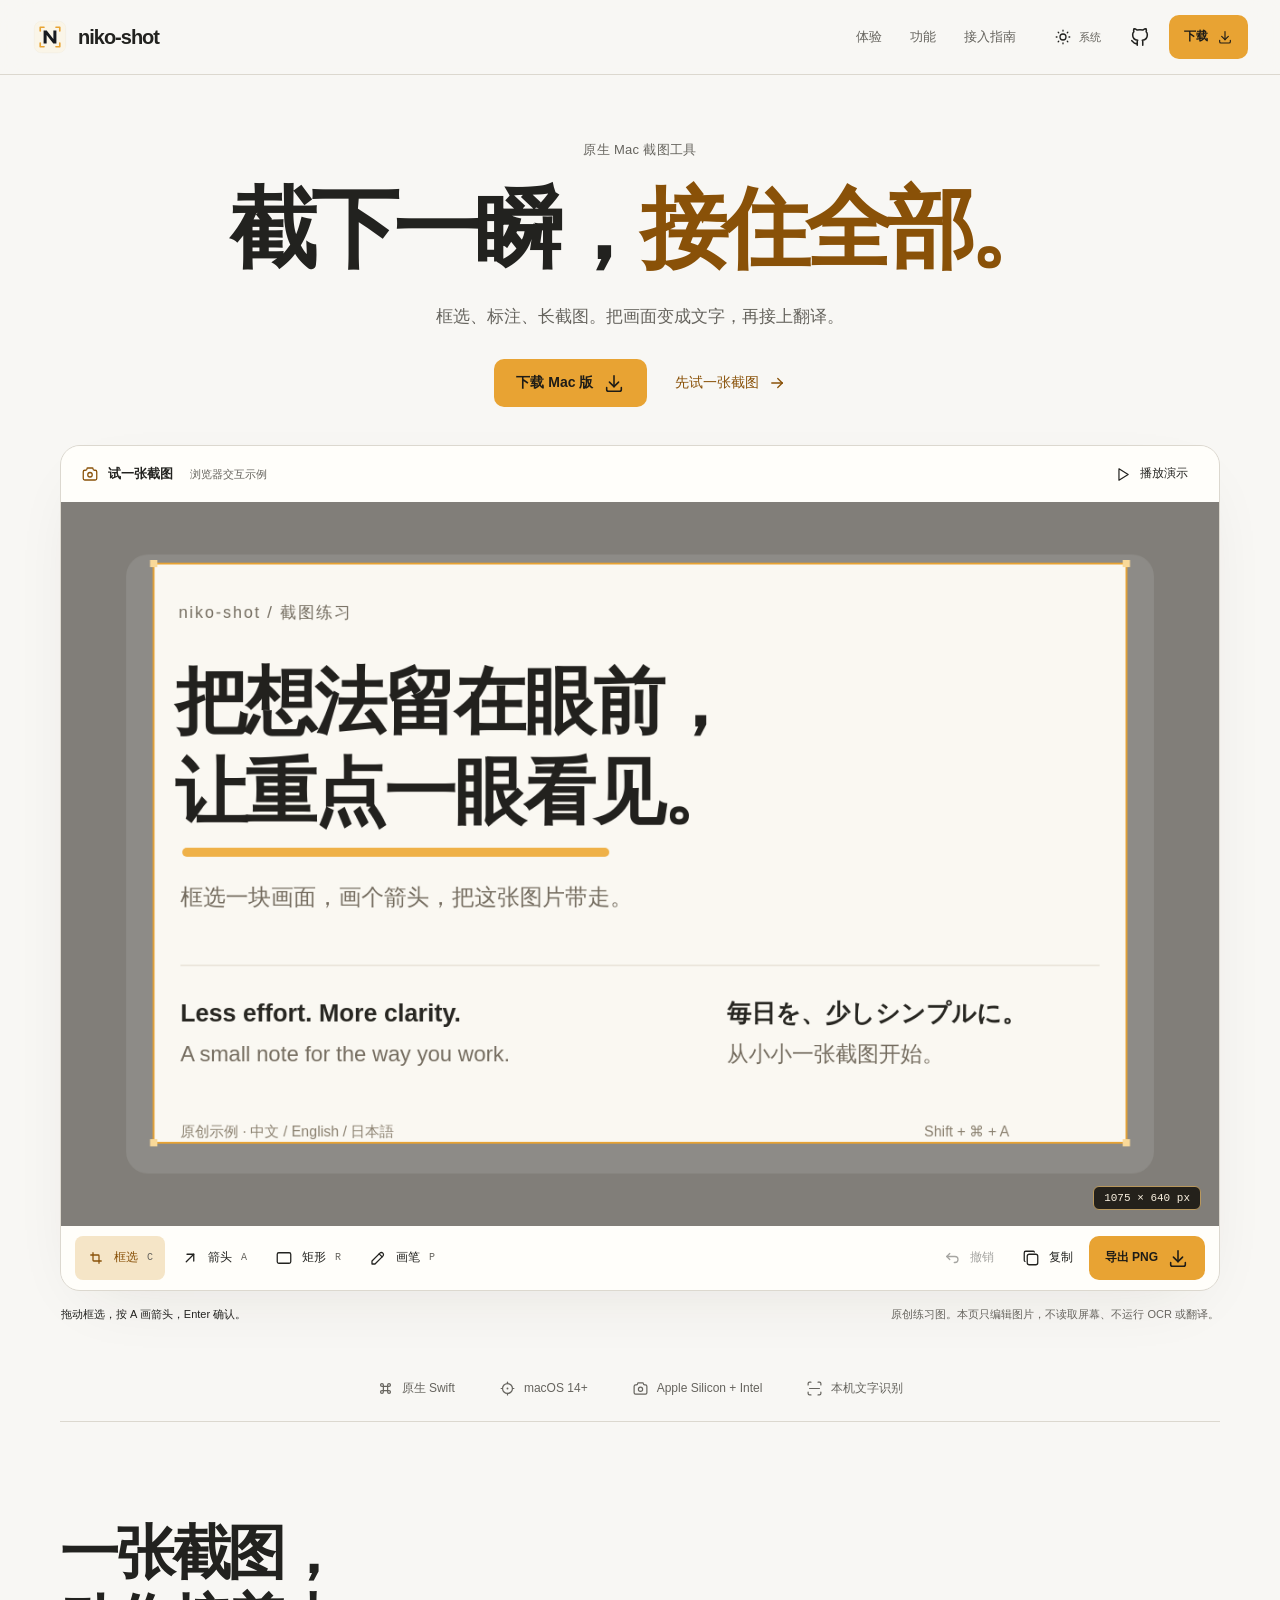
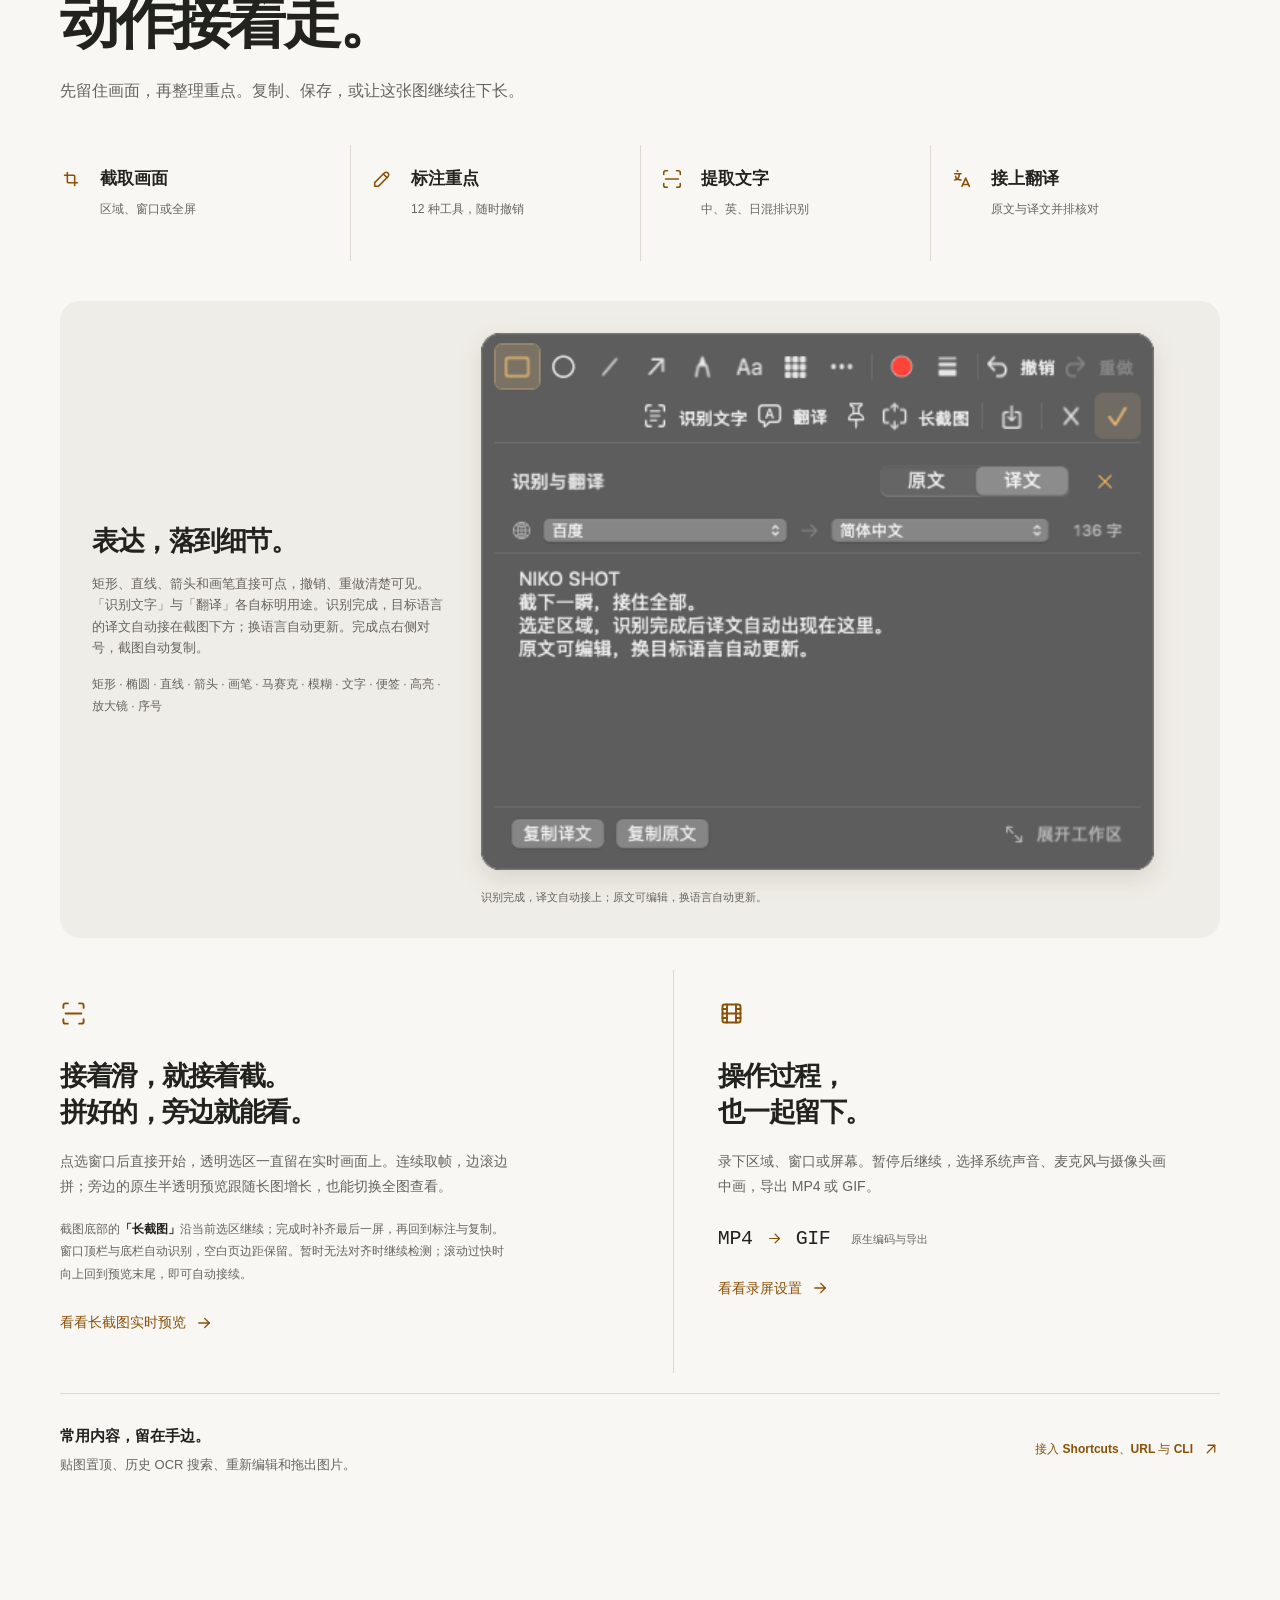
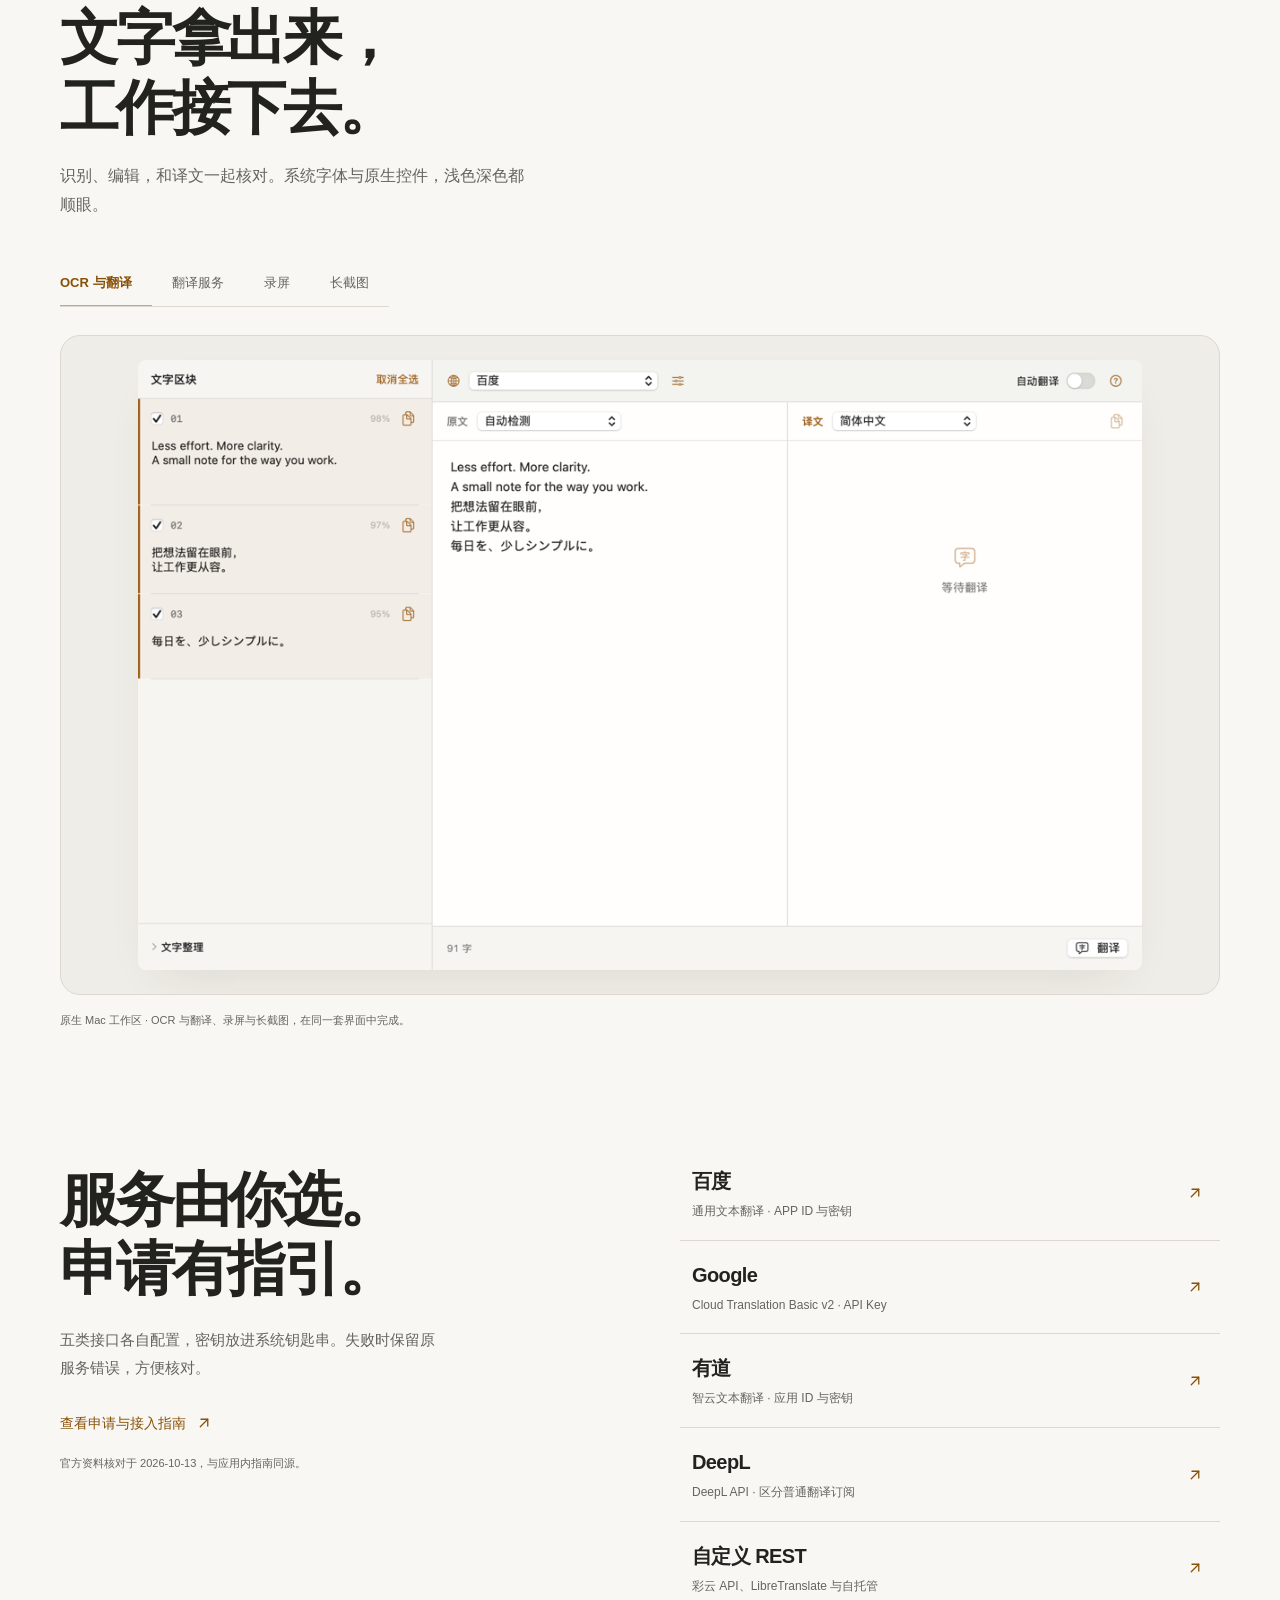
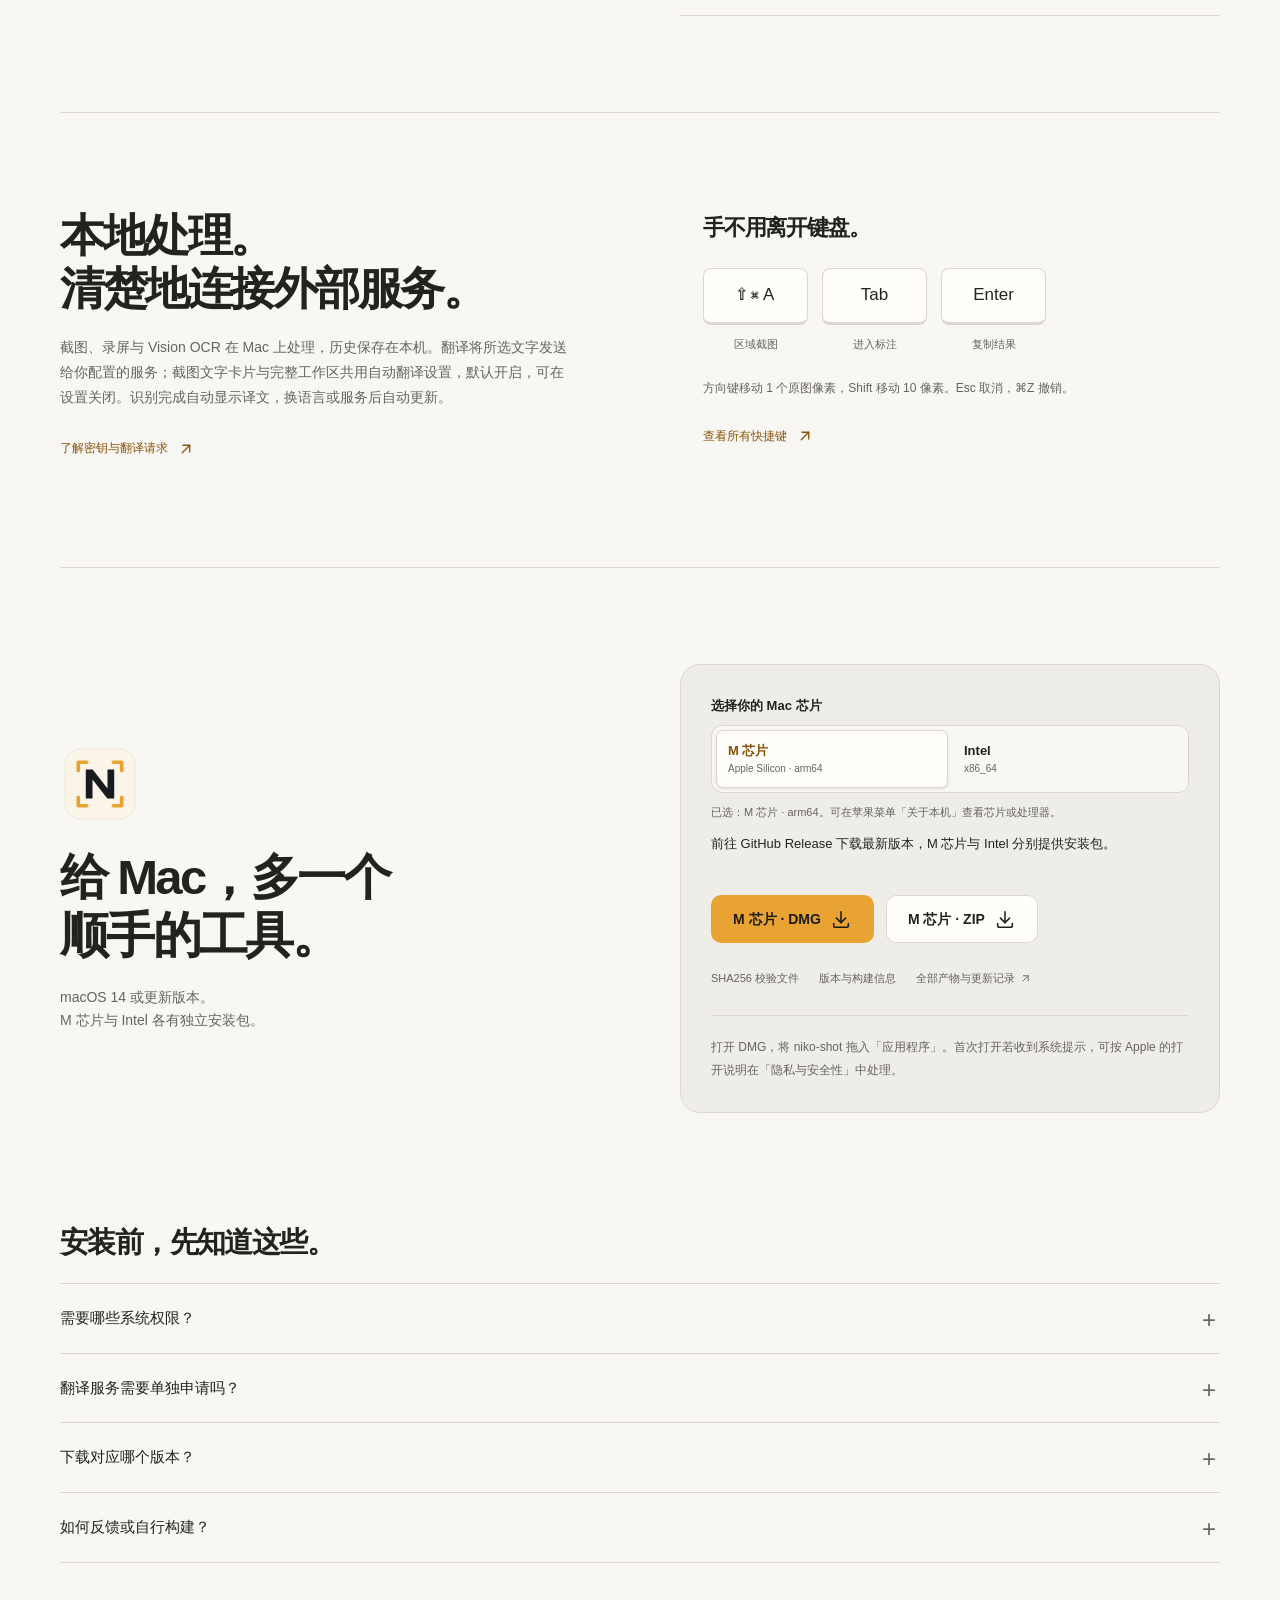
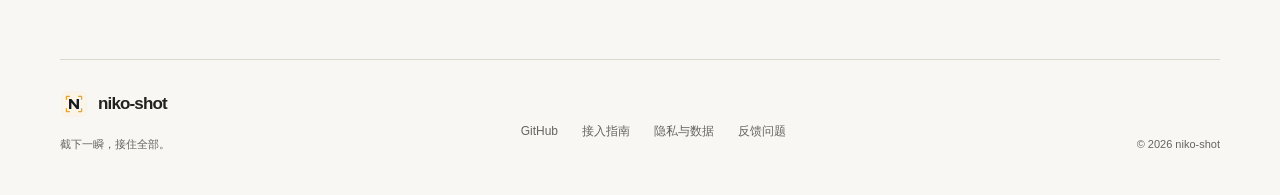
==== website/index.html @ 2160a61c "fix(scroll): detect fixed chrome and recover alignment automatically" ====
<!doctype html>
<!-- niko-shot product site. The capture lab edits an original sample image in this browser. -->
<html lang="zh-CN">
<head>
  <meta charset="utf-8"><meta name="viewport" content="width=device-width, initial-scale=1"><meta name="color-scheme" content="light dark">
  <title>niko-shot | 截下一瞬，接住全部。</title>
  <meta name="description" content="原生 Mac 截图工具。框选、12 种标注、继续长截图、本机 OCR、五类翻译服务与录屏 GIF。体验网页画布，按芯片下载最新 Mac 版本。">
  <meta property="og:title" content="niko-shot | 截下一瞬，接住全部。"><meta property="og:description" content="把截图、标注、文字识别和翻译，接成一次顺手的操作。"><meta property="og:type" content="website"><meta property="og:url" content="https://baogutang.github.io/niko-shot/"><meta property="og:image" content="https://baogutang.github.io/niko-shot/assets/app-ocr.png"><meta property="og:image:alt" content="niko-shot 原生 OCR 与翻译工作区的离屏预览"><meta name="twitter:card" content="summary_large_image">
  <link rel="canonical" href="https://baogutang.github.io/niko-shot/"><link rel="icon" type="image/png" href="assets/app-icon.png"><link rel="preload" as="image" href="assets/capture-sample.svg" fetchpriority="high"><link rel="stylesheet" href="styles.css"><script src="site.js" defer></script>
</head>
<body>
  <a class="skip-link" href="#main">跳到主要内容</a>
  <header class="site-header"><nav class="nav-shell" aria-label="主导航">
    <a class="wordmark" href="./" aria-label="niko-shot 首页"><img src="assets/niko-mark.svg" alt="" width="36" height="36"><span>niko-shot</span></a>
    <div class="nav-links" id="site-navigation"><a href="#experience">体验</a><a href="#workflow">功能</a><a href="guide.html">接入指南</a></div>
    <div class="nav-actions"><button class="icon-button theme-toggle" aria-label="外观跟随系统，点击切换浅色" title="外观跟随系统，点击切换浅色"><svg aria-hidden="true"><use href="assets/icons.svg#sun"></use></svg><span class="theme-label">系统</span></button><a class="icon-button github-link" href="https://github.com/baogutang/niko-shot" aria-label="查看 GitHub 仓库"><svg aria-hidden="true"><use href="assets/icons.svg#brand-github"></use></svg></a><button class="icon-button nav-toggle" aria-label="展开导航" aria-expanded="false" aria-controls="site-navigation" hidden><svg aria-hidden="true"><use href="assets/icons.svg#menu-2"></use></svg></button><a class="button nav-download" href="#download">下载 <svg aria-hidden="true"><use href="assets/icons.svg#download"></use></svg></a></div>
  </nav></header>
  <main id="main">
    <section class="hero shell" aria-labelledby="hero-title"><div class="hero-copy"><p class="eyebrow">原生 Mac 截图工具</p><h1 id="hero-title">截下一瞬，<span>接住全部。</span></h1><p class="hero-description">框选、标注、长截图。把画面变成文字，再接上翻译。</p><div class="hero-actions"><a class="button primary" href="#download">下载 Mac 版 <svg aria-hidden="true"><use href="assets/icons.svg#download"></use></svg></a><a class="text-link" href="#experience">先试一张截图 <svg aria-hidden="true"><use href="assets/icons.svg#arrow-right"></use></svg></a></div></div></section>
    <section class="experience shell" id="experience" aria-labelledby="experience-title">
      <h2 id="experience-title" class="visually-hidden">在浏览器里试试框选与标注</h2>
      <div class="capture-lab">
        <div class="lab-bar"><span class="lab-title"><svg aria-hidden="true"><use href="assets/icons.svg#camera"></use></svg>试一张截图<span class="lab-context">浏览器交互示例</span></span><button class="quiet-button" id="play-demo"><svg aria-hidden="true"><use href="assets/icons.svg#player-play"></use></svg><span>播放演示</span></button></div>
        <div class="canvas-stage"><canvas id="capture-canvas" width="1280" height="800" tabindex="0" role="img" aria-label="可交互的截图练习画布。拖动框选，按 A 画箭头，R 画矩形，P 使用画笔，方向键微调选区，Shift 为十像素，Enter 确认，Escape 重置。"></canvas><span class="selection-size" id="selection-size" aria-hidden="true">载入练习图</span><div class="scan-line" aria-hidden="true"></div></div>
        <div class="lab-toolbar" role="toolbar" aria-label="网页标注工具">
          <div class="tool-group"><button class="tool-button" data-tool="crop" aria-label="框选区域，快捷键 C" aria-pressed="true" title="框选 C"><svg aria-hidden="true"><use href="assets/icons.svg#crop"></use></svg><span>框选</span><kbd>C</kbd></button><button class="tool-button" data-tool="arrow" aria-label="画箭头，快捷键 A" aria-pressed="false" title="箭头 A"><svg aria-hidden="true"><use href="assets/icons.svg#arrow-up-right"></use></svg><span>箭头</span><kbd>A</kbd></button><button class="tool-button" data-tool="rectangle" aria-label="画矩形，快捷键 R" aria-pressed="false" title="矩形 R"><svg aria-hidden="true"><use href="assets/icons.svg#rectangle"></use></svg><span>矩形</span><kbd>R</kbd></button><button class="tool-button" data-tool="pencil" aria-label="使用画笔，快捷键 P" aria-pressed="false" title="画笔 P"><svg aria-hidden="true"><use href="assets/icons.svg#pencil"></use></svg><span>画笔</span><kbd>P</kbd></button></div>
          <div class="tool-group output-tools"><button class="tool-button" id="undo-demo" aria-label="撤销标注" disabled><svg aria-hidden="true"><use href="assets/icons.svg#arrow-back-up"></use></svg><span>撤销</span></button><button class="tool-button" id="copy-demo" aria-label="复制选中的图片"><svg aria-hidden="true"><use href="assets/icons.svg#copy"></use></svg><span>复制</span></button><button class="button primary compact" id="export-demo">导出 PNG <svg aria-hidden="true"><use href="assets/icons.svg#download"></use></svg></button></div>
        </div>
      </div>
      <div class="lab-caption"><p id="demo-status" role="status" aria-live="polite">拖动框选，按 A 画箭头，Enter 确认。</p><p>原创练习图。本页只编辑图片，不读取屏幕、不运行 OCR 或翻译。</p></div><noscript><p>交互示例需要 JavaScript。功能、接入指南与 GitHub 下载地址仍可直接浏览。</p></noscript>
    </section>
    <div class="facts shell" aria-label="平台与技术特性"><div><svg aria-hidden="true"><use href="assets/icons.svg#command"></use></svg><span>原生 Swift</span></div><div><svg aria-hidden="true"><use href="assets/icons.svg#focus-2"></use></svg><span>macOS 14+</span></div><div><svg aria-hidden="true"><use href="assets/icons.svg#camera"></use></svg><span>Apple Silicon + Intel</span></div><div><svg aria-hidden="true"><use href="assets/icons.svg#scan"></use></svg><span>本机文字识别</span></div></div>
    <section class="workflow section shell" id="workflow" aria-labelledby="workflow-title">
      <div class="section-heading reveal"><h2 id="workflow-title">一张截图，<br>动作接着走。</h2><p>先留住画面，再整理重点。复制、保存，或让这张图继续往下长。</p></div>
      <div class="workflow-path reveal" aria-label="截图工作流"><a href="#experience"><svg aria-hidden="true"><use href="assets/icons.svg#crop"></use></svg><strong>截取画面</strong><span>区域、窗口或全屏</span></a><a href="#annotation"><svg aria-hidden="true"><use href="assets/icons.svg#pencil"></use></svg><strong>标注重点</strong><span>12 种工具，随时撤销</span></a><a href="#native-title"><svg aria-hidden="true"><use href="assets/icons.svg#scan"></use></svg><strong>提取文字</strong><span>中、英、日混排识别</span></a><a href="#translation-title"><svg aria-hidden="true"><use href="assets/icons.svg#language"></use></svg><strong>接上翻译</strong><span>原文与译文并排核对</span></a></div>
      <article class="annotation-feature reveal" id="annotation"><div class="annotation-copy"><h3>表达，落到细节。</h3><p>矩形、直线、箭头和画笔直接可点，撤销、重做清楚可见。「识别文字」与「翻译」各自标明用途。识别完成，目标语言的译文自动接在截图下方；换语言自动更新。完成点右侧对号，截图自动复制。</p><p class="feature-detail">矩形 · 椭圆 · 直线 · 箭头 · 画笔 · 马赛克 · 模糊 · 文字 · 便签 · 高亮 · 放大镜 · 序号</p></div><figure class="annotation-preview"><img src="assets/app-screenshot-text.png" srcset="assets/app-screenshot-text-compact.png 464w, assets/app-screenshot-text.png 928w" sizes="(max-width: 720px) calc(100vw - 80px), 673px" width="928" height="740" alt="当前原生截图工具栏与内嵌译文：英文识别完成自动显示中文，原文可切换编辑" loading="lazy"><figcaption>识别完成，译文自动接上；原文可编辑，换语言自动更新。</figcaption></figure></article>
      <div class="feature-pair"><article class="continuation-feature reveal"><svg class="feature-icon" aria-hidden="true"><use href="assets/icons.svg#scan"></use></svg><h3>接着滑，就接着截。<br>拼好的，旁边就能看。</h3><p>点选窗口后直接开始，透明选区一直留在实时画面上。连续取帧，边滚边拼；旁边的原生半透明预览跟随长图增长，也能切换全图查看。</p><p class="feature-detail">截图底部的<strong>「长截图」</strong>沿当前选区继续；完成时补齐最后一屏，再回到标注与复制。窗口顶栏与底栏自动识别，空白页边距保留。暂时无法对齐时继续检测；滚动过快时向上回到预览末尾，即可自动接续。</p><a class="text-link" href="#native-title" data-show-preview="scroll">看看长截图实时预览 <svg aria-hidden="true"><use href="assets/icons.svg#arrow-right"></use></svg></a></article><article class="recording-feature reveal"><svg class="feature-icon" aria-hidden="true"><use href="assets/icons.svg#movie"></use></svg><h3>操作过程，<br>也一起留下。</h3><p>录下区域、窗口或屏幕。暂停后继续，选择系统声音、麦克风与摄像头画中画，导出 MP4 或 GIF。</p><div class="format-line"><span>MP4</span><svg aria-hidden="true"><use href="assets/icons.svg#arrow-right"></use></svg><span>GIF</span><small>原生编码与导出</small></div><a class="text-link" href="#native-title" data-show-preview="recording">看看录屏设置 <svg aria-hidden="true"><use href="assets/icons.svg#arrow-right"></use></svg></a></article></div>
      <div class="utility-row reveal"><p><strong>常用内容，留在手边。</strong>贴图置顶、历史 OCR 搜索、重新编辑和拖出图片。</p><a class="text-link" href="https://github.com/baogutang/niko-shot#shortcutsurl-与命令行">接入 Shortcuts、URL 与 CLI <svg aria-hidden="true"><use href="assets/icons.svg#arrow-up-right"></use></svg></a></div>
    </section>
    <section class="native-section section shell" aria-labelledby="native-title">
      <div class="section-heading reveal"><h2 id="native-title">文字拿出来，<br>工作接下去。</h2><p>识别、编辑，和译文一起核对。系统字体与原生控件，浅色深色都顺眼。</p></div>
      <div class="preview-tabs reveal" role="tablist" aria-label="原生界面预览"><button role="tab" id="tab-ocr" aria-controls="native-preview" aria-selected="true" data-preview="ocr">OCR 与翻译</button><button role="tab" id="tab-settings" aria-controls="native-preview" aria-selected="false" tabindex="-1" data-preview="settings">翻译服务</button><button role="tab" id="tab-recording" aria-controls="native-preview" aria-selected="false" tabindex="-1" data-preview="recording">录屏</button><button role="tab" id="tab-scroll" aria-controls="native-preview" aria-selected="false" tabindex="-1" data-preview="scroll">长截图</button></div>
      <figure class="native-preview reveal" id="native-preview" role="tabpanel" aria-labelledby="tab-ocr"><div class="native-image-wrap"><img id="native-image" src="assets/app-ocr.png" srcset="assets/app-ocr-compact.png 1120w, assets/app-ocr.png 2240w" sizes="(max-width: 720px) calc(100vw - 60px), (max-width: 980px) calc(100vw - 108px), 1080px" width="2240" height="1360" alt="当前原生 OCR 窗口，左侧编辑文字，右侧并排核对原文和译文" loading="lazy"></div><figcaption>原生 Mac 工作区 · OCR 与翻译、录屏与长截图，在同一套界面中完成。</figcaption></figure>
    </section>
    <section class="translation-section section shell" aria-labelledby="translation-title"><div class="translation-heading reveal"><h2 id="translation-title">服务由你选。<br>申请有指引。</h2><p>五类接口各自配置，密钥放进系统钥匙串。失败时保留原服务错误，方便核对。</p><a class="text-link" href="guide.html">查看申请与接入指南 <svg aria-hidden="true"><use href="assets/icons.svg#arrow-up-right"></use></svg></a><p class="source-note">官方资料核对于 2026-10-13，与应用内指南同源。</p></div><div class="provider-links reveal" aria-label="五类翻译服务"><a href="guide.html#baidu"><span>百度</span><small>通用文本翻译 · APP ID 与密钥</small><svg aria-hidden="true"><use href="assets/icons.svg#arrow-up-right"></use></svg></a><a href="guide.html#google"><span>Google</span><small>Cloud Translation Basic v2 · API Key</small><svg aria-hidden="true"><use href="assets/icons.svg#arrow-up-right"></use></svg></a><a href="guide.html#youdao"><span>有道</span><small>智云文本翻译 · 应用 ID 与密钥</small><svg aria-hidden="true"><use href="assets/icons.svg#arrow-up-right"></use></svg></a><a href="guide.html#deepl"><span>DeepL</span><small>DeepL API · 区分普通翻译订阅</small><svg aria-hidden="true"><use href="assets/icons.svg#arrow-up-right"></use></svg></a><a href="guide.html#custom"><span>自定义 REST</span><small>彩云 API、LibreTranslate 与自托管</small><svg aria-hidden="true"><use href="assets/icons.svg#arrow-up-right"></use></svg></a></div></section>
    <section class="privacy-section section shell" id="privacy" aria-labelledby="privacy-title"><div class="section-heading reveal"><h2 id="privacy-title">本地处理。<br>清楚地连接外部服务。</h2><p>截图、录屏与 Vision OCR 在 Mac 上处理，历史保存在本机。翻译将所选文字发送给你配置的服务；截图文字卡片与完整工作区共用自动翻译设置，默认开启，可在设置关闭。识别完成自动显示译文，换语言或服务后自动更新。</p><a class="text-link" href="https://github.com/baogutang/niko-shot/blob/main/docs/TRANSLATION.md">了解密钥与翻译请求 <svg aria-hidden="true"><use href="assets/icons.svg#arrow-up-right"></use></svg></a></div><div class="keyboard-guide reveal"><h3>手不用离开键盘。</h3><div class="keyboard-flow" aria-label="键盘操作流程"><div><kbd>⇧ ⌘ A</kbd><span>区域截图</span></div><div><kbd>Tab</kbd><span>进入标注</span></div><div><kbd>Enter</kbd><span>复制结果</span></div></div><p>方向键移动 1 个原图像素，Shift 移动 10 像素。Esc 取消，⌘Z 撤销。</p><a class="text-link" href="https://github.com/baogutang/niko-shot#快捷键">查看所有快捷键 <svg aria-hidden="true"><use href="assets/icons.svg#arrow-up-right"></use></svg></a></div></section>
    <section class="download-section section shell" id="download" aria-labelledby="download-title">
      <div class="download-identity reveal"><img src="assets/niko-mark.svg" width="80" height="80" alt="niko-shot 的 N 字取景框标识"><h2 id="download-title">给 Mac，多一个<br>顺手的工具。</h2><p>macOS 14 或更新版本。<br>M 芯片与 Intel 各有独立安装包。</p></div>
      <div class="download-panel reveal">
        <fieldset class="chip-selector" id="chip-selector" aria-describedby="selected-chip" hidden>
          <legend>选择你的 Mac 芯片</legend>
          <div class="chip-options">
            <label class="chip-option"><input type="radio" name="download-architecture" value="arm64" checked><span><strong>M 芯片</strong><small>Apple Silicon · arm64</small></span></label>
            <label class="chip-option"><input type="radio" name="download-architecture" value="x86_64"><span><strong>Intel</strong><small>x86_64</small></span></label>
          </div>
        </fieldset>
        <p class="chip-hint" id="selected-chip" hidden>已选：M 芯片 · arm64。可在苹果菜单「关于本机」查看芯片或处理器。</p>
        <p class="release-status" id="release-status" role="status" aria-live="polite">按芯片选择安装包，下载最新版本。</p>
        <div class="download-actions" id="download-actions" hidden>
          <a class="button primary" data-download="dmg" href="https://github.com/baogutang/niko-shot/releases/latest"><span data-download-label>M 芯片 · DMG</span><svg aria-hidden="true"><use href="assets/icons.svg#download"></use></svg></a>
          <a class="button secondary" data-download="zip" href="https://github.com/baogutang/niko-shot/releases/latest"><span data-download-label>M 芯片 · ZIP</span><svg aria-hidden="true"><use href="assets/icons.svg#download"></use></svg></a>
        </div>
        <noscript>
          <div class="no-script-downloads" aria-label="按芯片选择 GitHub Release 安装包">
            <div><strong>M 芯片 · arm64</strong><a data-download-fallback="arm64-dmg" href="https://github.com/baogutang/niko-shot/releases/latest">查看 niko-shot-arm64.dmg</a><a data-download-fallback="arm64-zip" href="https://github.com/baogutang/niko-shot/releases/latest">查看 niko-shot-arm64.zip</a></div>
            <div><strong>Intel · x86_64</strong><a data-download-fallback="x86_64-dmg" href="https://github.com/baogutang/niko-shot/releases/latest">查看 niko-shot-x86_64.dmg</a><a data-download-fallback="x86_64-zip" href="https://github.com/baogutang/niko-shot/releases/latest">查看 niko-shot-x86_64.zip</a></div>
          </div>
          <p class="chip-hint">在苹果菜单「关于本机」查看芯片或处理器，再在发布页选择上述同名文件。</p>
        </noscript>
        <div class="release-links"><a data-download="checksums" href="https://github.com/baogutang/niko-shot/releases/latest">SHA256 校验文件</a><a data-download="manifest" href="https://github.com/baogutang/niko-shot/releases/latest">版本与构建信息</a><a href="https://github.com/baogutang/niko-shot/releases/latest">全部产物与更新记录 <svg aria-hidden="true"><use href="assets/icons.svg#arrow-up-right"></use></svg></a></div>
        <p class="install-note">打开 DMG，将 niko-shot 拖入「应用程序」。首次打开若收到系统提示，可按 <a href="https://support.apple.com/zh-cn/102445">Apple 的打开说明</a>在「隐私与安全性」中处理。</p>
      </div>
    </section>
    <section class="faq-section section shell" aria-labelledby="faq-title"><h2 id="faq-title" class="reveal">安装前，先知道这些。</h2><div class="faq-list reveal"><details><summary>需要哪些系统权限？</summary><p>截图和录屏需要屏幕录制权限。麦克风、摄像头在启用对应录屏功能时使用；自动滚动按需使用辅助功能权限。应用内提供申请与检查入口，不申请输入监控。</p></details><details><summary>翻译服务需要单独申请吗？</summary><p>需要。应用直连你的 API 服务，不附带共享密钥。各家申请、计费和凭据类型不同，请查看 <a href="guide.html">官方接入指南</a>。未启用认证的自托管 LibreTranslate 可免密配置。</p></details><details><summary>下载对应哪个版本？</summary><p>下载入口指向最新正式 Release。M 芯片与 Intel 分别提供 DMG 和 ZIP，请选择与你的 Mac 芯片对应的版本。更新记录、文件校验与构建信息可在同一发布页查看。</p></details><details><summary>如何反馈或自行构建？</summary><p>在 <a href="https://github.com/baogutang/niko-shot/issues">GitHub Issues</a> 提交系统版本、复现步骤与脱敏示例。构建使用 Xcode 和 XcodeGen，详见 <a href="https://github.com/baogutang/niko-shot#开发与构建">README</a>；<a href="https://github.com/baogutang/niko-shot/actions/workflows/build.yml">Actions</a> 保留自动构建结果。</p></details></div></section>
  </main>
  <footer class="site-footer shell"><div><a class="wordmark" href="./"><img src="assets/niko-mark.svg" alt="" width="28" height="28"><span>niko-shot</span></a><p>截下一瞬，接住全部。</p></div><div class="footer-links"><a href="https://github.com/baogutang/niko-shot">GitHub</a><a href="guide.html">接入指南</a><a href="#privacy">隐私与数据</a><a href="https://github.com/baogutang/niko-shot/issues">反馈问题</a></div><small>© 2026 niko-shot</small></footer>
</body>
</html>
---- website/styles.css ----
/* Original NIKO site. One system-aware palette; layers: header 10, skip link 20. */
:root {
  color-scheme: light dark;
  --canvas: #f8f7f4;
  --surface: #efede7;
  --elevated: #fffefa;
  --text: #22221f;
  --muted: #66645e;
  --line: #dcd8cf;
  --accent: #e8a333;
  --accent-text: #895108;
  --on-accent: #1e1c17;
  --tint: #f5e5c7;
  --header: rgba(248, 247, 244, .92);
  --shadow: rgba(49, 41, 25, .12);
  --radius: 20px;
  --ease: cubic-bezier(.2, .8, .2, 1);
}
:root[data-theme="light"] { color-scheme: light; }
@media (prefers-color-scheme: dark) {
  :root:not([data-theme="light"]) {
    color-scheme: dark;
    --canvas: #09090d;
    --surface: #131317;
    --elevated: #1c1c20;
    --text: #f6f3eb;
    --muted: #aaa69d;
    --line: #303034;
    --accent-text: #f0ac32;
    --tint: #342815;
    --header: rgba(9, 9, 13, .9);
    --shadow: rgba(2, 2, 5, .55);
  }
}
:root[data-theme="dark"] {
  color-scheme: dark;
  --canvas: #09090d;
  --surface: #131317;
  --elevated: #1c1c20;
  --text: #f6f3eb;
  --muted: #aaa69d;
  --line: #303034;
  --accent-text: #f0ac32;
  --tint: #342815;
  --header: rgba(9, 9, 13, .9);
  --shadow: rgba(2, 2, 5, .55);
}
*, *::before, *::after { box-sizing: border-box; }
html { scroll-behavior: smooth; scroll-padding-top: 100px; }
body { margin: 0; background: var(--canvas); color: var(--text); font-family: -apple-system, BlinkMacSystemFont, "Segoe UI", "PingFang SC", "Hiragino Sans GB", sans-serif; -webkit-font-smoothing: antialiased; line-height: 1.65; }
a { color: inherit; text-decoration: none; }
button, input { font: inherit; color: inherit; }
button { cursor: pointer; }
img { display: block; max-width: 100%; height: auto; }
svg { width: 22px; height: 22px; display: inline-block; flex-shrink: 0; }
button svg, a svg { pointer-events: none; }
p, h1, h2, h3, figure { margin: 0; }
h1, h2, h3 { letter-spacing: -.055em; font-weight: 700; text-wrap: balance; }
h2 { font-size: clamp(36px, 4.6vw, 60px); line-height: 1.18; }
h3 { font-size: 27px; line-height: 1.35; }
p { color: var(--muted); text-wrap: pretty; }
[hidden] { display: none !important; }
::selection { background: var(--tint); color: var(--text); }
:focus-visible { outline: 3px solid var(--accent-text); outline-offset: 5px; }
button:disabled { opacity: .4; cursor: not-allowed; }
.shell { width: min(1160px, calc(100% - 80px)); margin-inline: auto; }
.section { padding-block: 96px; }
.section-heading { max-width: 760px; margin-bottom: 40px; }
.section-heading > p { margin-top: 20px; max-width: 510px; font-size: 16px; line-height: 1.8; }
.eyebrow { font-size: 13px; letter-spacing: .025em; margin-bottom: 20px; }
.visually-hidden { position: absolute; width: 1px; height: 1px; padding: 0; margin: -1px; overflow: hidden; clip-path: inset(50%); white-space: nowrap; border: 0; }
.button, .text-link, .icon-button, .quiet-button, .tool-button { display: inline-flex; align-items: center; justify-content: center; gap: 9px; border: 0; white-space: nowrap; transition: background .18s, color .18s, transform .18s var(--ease); }
.button { min-height: 48px; padding: 12px 22px; border-radius: 10px; background: var(--text); color: var(--canvas); font-size: 14px; font-weight: 650; }
.button:hover { transform: translateY(-2px); }
.button:active, .tool-button:active, .icon-button:active, .quiet-button:active { transform: translateY(1px); }
.button.primary { background: var(--accent); color: var(--on-accent); }
.button.primary:hover { background: #f2b854; }
.button.secondary { color: var(--text); background: var(--elevated); box-shadow: inset 0 0 0 1px var(--line); }
.button.secondary:hover { background: var(--tint); }
.button.compact { min-height: 44px; padding: 10px 16px; font-size: 12px; }
.text-link { justify-content: flex-start; min-height: 44px; color: var(--accent-text); font-size: 14px; font-weight: 550; }
.text-link svg { width: 18px; height: 18px; transition: transform .18s var(--ease); }
.text-link:hover svg { transform: translateX(3px); }
.text-link.small { font-size: 12px; }
.icon-button { min-width: 44px; min-height: 44px; border-radius: 8px; background: transparent; }
.icon-button:hover, .quiet-button:hover { background: var(--surface); }
.skip-link { position: fixed; top: 12px; left: 16px; z-index: 20; padding: 12px; border-radius: 8px; background: var(--accent); color: var(--on-accent); transform: translateY(-160%); }
.skip-link:focus { transform: none; }
.site-header { position: sticky; top: 0; z-index: 10; border-bottom: 1px solid var(--line); background: var(--header); backdrop-filter: blur(16px); -webkit-backdrop-filter: blur(16px); }
.nav-shell { width: min(1240px, calc(100% - 64px)); min-height: 74px; margin: auto; display: flex; align-items: center; gap: 28px; }
.wordmark { display: inline-flex; align-items: center; gap: 10px; font-size: 20px; font-weight: 750; letter-spacing: -.05em; white-space: nowrap; }
.nav-links { display: flex; gap: 28px; align-items: center; margin-left: auto; font-size: 13px; color: var(--muted); }
.nav-links a { display: flex; align-items: center; min-height: 44px; }
.nav-links a:hover, .nav-links a[aria-current="page"] { color: var(--text); }
.nav-links a[aria-current="page"] { box-shadow: inset 0 -2px var(--accent); }
.nav-actions { display: flex; align-items: center; gap: 7px; }
.theme-toggle { gap: 7px; padding-inline: 10px; }
.theme-toggle svg { width: 18px; height: 18px; }
.theme-label { font-size: 11px; color: var(--muted); }
.nav-download { min-height: 44px; padding: 10px 15px; font-size: 12px; background: var(--accent); color: var(--on-accent); }
.nav-download svg { width: 16px; height: 16px; }
.nav-toggle { display: none; }
.hero { padding-block: 64px 38px; }
.hero-copy { text-align: center; }
.hero h1 { font-size: clamp(52px, 7.2vw, 88px); font-weight: 760; line-height: 1.12; letter-spacing: -.065em; }
.hero h1 span { color: var(--accent-text); white-space: nowrap; }
.hero-description { font-size: 17px; margin-top: 24px; }
.hero-actions { display: flex; align-items: center; justify-content: center; gap: 28px; margin-top: 28px; }
.experience { padding-bottom: 34px; scroll-margin-top: 95px; }
.capture-lab { overflow: hidden; border: 1px solid var(--line); border-radius: var(--radius); background: var(--surface); box-shadow: 0 22px 68px -30px var(--shadow); }
.lab-bar { min-height: 56px; padding: 6px 20px; display: flex; justify-content: space-between; align-items: center; gap: 12px; background: var(--elevated); }
.lab-title { display: flex; align-items: center; gap: 9px; font-size: 13px; font-weight: 600; }
.lab-title svg { width: 18px; height: 18px; color: var(--accent-text); }
.lab-context { margin-left: 8px; color: var(--muted); font-size: 11px; font-weight: 400; }
.quiet-button { min-height: 44px; padding: 9px 11px; background: none; border-radius: 8px; font-size: 12px; }
.quiet-button svg { width: 17px; height: 17px; }
.canvas-stage { position: relative; aspect-ratio: 1.6; overflow: hidden; background: #e4e0d7; }
.canvas-stage canvas { display: block; width: 100%; height: 100%; touch-action: none; cursor: crosshair; }
.canvas-stage canvas:focus-visible { outline-offset: -5px; }
.selection-size { position: absolute; bottom: 16px; right: 18px; padding: 5px 10px; border-radius: 6px; background: #24211b; border: 1px solid #b9985d; color: #fbf2e1; pointer-events: none; font: 11px ui-monospace, SFMono-Regular, monospace; font-variant-numeric: tabular-nums; }
.scan-line { position: absolute; inset: 0; opacity: 0; pointer-events: none; background: linear-gradient(transparent 47%, rgba(232, 163, 51, .3) 49%, rgba(247, 222, 175, .8) 50%, transparent 51%); transform: translateY(-100%); }
.capture-lab.is-playing .scan-line { animation: scan 1.3s var(--ease); }
.lab-toolbar { display: flex; justify-content: space-between; align-items: center; gap: 12px; padding: 10px 14px; background: var(--elevated); }
.tool-group { display: flex; align-items: center; gap: 4px; }
.tool-button { min-width: 44px; min-height: 44px; padding: 10px 12px; border-radius: 8px; background: transparent; font-size: 12px; }
.tool-button svg { width: 18px; height: 18px; }
.tool-button kbd { color: var(--muted); font: 10px ui-monospace, SFMono-Regular, monospace; }
.tool-button[aria-pressed="true"] { background: var(--tint); color: var(--accent-text); }
.tool-button:hover:not(:disabled) { background: var(--surface); }
.tool-button[aria-pressed="true"]:hover { background: var(--tint); }
.lab-caption { display: flex; justify-content: space-between; gap: 24px; padding: 14px 1px 0; font-size: 11px; }
.lab-caption p:first-child { color: var(--text); }
.facts { display: flex; justify-content: center; flex-wrap: wrap; gap: 18px 44px; padding-block: 22px; border-bottom: 1px solid var(--line); color: var(--muted); font-size: 12px; }
.facts > div { display: flex; align-items: center; gap: 8px; }
.facts svg { width: 17px; height: 17px; }
.workflow-path { display: grid; grid-template-columns: repeat(4, minmax(0, 1fr)); margin-bottom: 40px; }
.workflow-path a { min-height: 116px; display: grid; grid-template-columns: 28px minmax(0, 1fr); gap: 6px 12px; align-content: start; padding: 20px; border-left: 1px solid var(--line); transition: background .2s; }
.workflow-path a:first-child { border-left: 0; padding-left: 0; }
.workflow-path a:hover { background: var(--surface); }
.workflow-path svg { color: var(--accent-text); grid-row: 1 / span 2; margin-top: 3px; }
.workflow-path strong { font-size: 17px; font-weight: 600; }
.workflow-path span { color: var(--muted); font-size: 12px; }
.annotation-feature { display: grid; grid-template-columns: .8fr 1.6fr; align-items: center; gap: 36px; padding: 32px; background: var(--surface); border-radius: var(--radius); }
.annotation-copy > p { font-size: 13px; margin-top: 14px; }
.feature-detail { font-size: 12px !important; line-height: 1.85; color: var(--muted); }
.annotation-preview { min-width: 0; }
.annotation-preview img { width: 100%; max-width: 673px; filter: drop-shadow(0 9px 12px var(--shadow)); }
.annotation-preview figcaption { color: var(--muted); font-size: 11px; margin-top: 18px; }
.feature-pair { display: grid; grid-template-columns: 1.12fr 1fr; gap: 0; margin-top: 32px; }
.feature-pair article { padding: 30px 40px 28px 0; }
.feature-pair article + article { padding-left: 44px; padding-right: 0; border-left: 1px solid var(--line); }
.feature-icon { width: 27px; height: 27px; color: var(--accent-text); margin-bottom: 22px; }
.feature-pair p { font-size: 14px; max-width: 450px; margin-top: 18px; line-height: 1.85; }
.feature-pair p strong { color: var(--text); font-weight: 600; }
.feature-pair .text-link { margin-top: 16px; }
.format-line { display: flex; align-items: center; flex-wrap: wrap; gap: 13px; margin-top: 27px; }
.format-line > span { font: 20px ui-monospace, SFMono-Regular, monospace; letter-spacing: -.02em; }
.format-line svg { width: 17px; height: 17px; color: var(--accent-text); }
.format-line small { font-size: 11px; color: var(--muted); margin-left: 8px; }
.utility-row { display: flex; align-items: center; justify-content: space-between; gap: 26px; padding-top: 30px; margin-top: 20px; border-top: 1px solid var(--line); }
.utility-row p { max-width: 630px; font-size: 13px; }
.utility-row p strong { display: block; font-size: 15px; color: var(--text); margin-bottom: 5px; }
.utility-row .text-link { font-size: 12px; }
.native-section { padding-top: 32px; }
.preview-tabs { display: flex; gap: 0; width: max-content; max-width: 100%; margin-bottom: 28px; padding-bottom: 4px; border-bottom: 1px solid var(--line); overflow-x: auto; scrollbar-width: thin; }
.preview-tabs button { border: 0; border-bottom: 2px solid transparent; padding: 12px 20px; margin-bottom: -5px; min-height: 44px; background: transparent; color: var(--muted); font-size: 13px; white-space: nowrap; transition: color .2s, background .2s; }
.preview-tabs button:first-child { padding-left: 0; }
.preview-tabs button:hover { color: var(--text); }
.preview-tabs button[aria-selected="true"] { color: var(--accent-text); border-color: var(--accent); font-weight: 600; }
.preview-tabs button:focus-visible { outline-offset: -4px; }
.native-image-wrap { display: flex; align-items: center; justify-content: center; height: clamp(360px, 52vw, 660px); padding: 24px; border-radius: var(--radius); border: 1px solid var(--line); background: var(--surface); overflow: hidden; }
.native-image-wrap img { width: auto; max-width: 100%; max-height: 100%; height: auto; box-shadow: 0 20px 48px -22px var(--shadow); border-radius: 8px; }
.native-image-wrap img.scroll-preview { max-width: min(100%, 880px); }
.native-preview figcaption { font-size: 11px; line-height: 1.8; color: var(--muted); margin-top: 16px; max-width: 800px; }
.translation-section { display: grid; grid-template-columns: 1fr 1fr; gap: 80px; align-items: start; padding-top: 38px; }
.translation-heading > p { max-width: 380px; margin-top: 22px; font-size: 15px; line-height: 1.85; }
.translation-heading > .text-link { margin-top: 20px; }
.translation-heading > .source-note { font-size: 11px; margin-top: 8px; }
.provider-links { display: grid; }
.provider-links > a { min-height: 89px; display: grid; grid-template-columns: minmax(0, 1fr) 22px; gap: 4px 18px; padding: 18px 12px; border-bottom: 1px solid var(--line); transition: background .2s; }
.provider-links > a:first-child { padding-top: 0; min-height: 70px; }
.provider-links > a:hover { background: var(--surface); }
.provider-links span { font-size: 20px; font-weight: 600; letter-spacing: -.03em; }
.provider-links small { font-size: 12px; color: var(--muted); }
.provider-links svg { grid-column: 2; grid-row: 1 / span 2; width: 18px; height: 18px; align-self: center; color: var(--accent-text); }
.privacy-section { display: grid; grid-template-columns: 1.12fr 1fr; gap: 64px; border-block: 1px solid var(--line); }
.privacy-section h2 { font-size: clamp(32px, 3.7vw, 45px); }
.privacy-section .section-heading { margin-bottom: 0; }
.privacy-section .section-heading > p { font-size: 14px; }
.privacy-section .text-link { margin-top: 16px; font-size: 12px; }
.keyboard-guide h3 { font-size: 22px; margin-top: 4px; }
.keyboard-guide > p { font-size: 12px; max-width: 440px; }
.keyboard-flow { display: flex; gap: 14px; margin-block: 26px; }
.keyboard-flow > div { display: grid; gap: 10px; text-align: center; }
.keyboard-flow kbd { min-width: 105px; padding: 12px 16px; border: 1px solid var(--line); border-bottom-width: 3px; border-radius: 8px; background: var(--elevated); font-size: 17px; font-family: inherit; font-variant-numeric: tabular-nums; }
.keyboard-flow span { font-size: 11px; color: var(--muted); }
.download-section { display: grid; grid-template-columns: 1fr 1fr; gap: 80px; align-items: center; }
.download-identity img { margin-bottom: 25px; }
.download-identity h2 { font-size: clamp(34px, 3.9vw, 49px); }
.download-identity p { font-size: 14px; margin-top: 22px; }
.download-panel { border: 1px solid var(--line); border-radius: var(--radius); background: var(--surface); padding: 30px; }
.chip-selector { padding: 0; margin: 0 0 10px; border: 0; min-width: 0; }
.chip-selector legend { padding: 0; margin-bottom: 9px; font-size: 13px; font-weight: 600; }
.chip-options { display: flex; gap: 4px; padding: 4px; border: 1px solid var(--line); border-radius: 11px; background: var(--canvas); }
.chip-option { position: relative; flex: 1; min-width: 0; cursor: pointer; }
.chip-option input { position: absolute; width: 1px; height: 1px; margin: 0; opacity: 0; }
.chip-option span { display: flex; flex-direction: column; height: 100%; padding: 9px 11px; border: 1px solid transparent; border-radius: 7px; }
.chip-option strong { font-size: 13px; font-weight: 600; }
.chip-option small { color: var(--muted); font-size: 10px; }
.chip-option input:checked + span { background: var(--elevated); border-color: var(--line); color: var(--accent-text); box-shadow: 0 1px 3px var(--shadow); }
.chip-option input:focus-visible { outline: 0; }
.chip-option input:focus-visible + span { outline: 2px solid var(--accent-text); outline-offset: 2px; }
.chip-option:hover span { background: var(--tint); }
.chip-hint { font-size: 11px; margin-bottom: 12px; }
.no-script-downloads { display: grid; gap: 12px; margin-block: 16px; }
.no-script-downloads > div { display: flex; flex-direction: column; gap: 4px; }
.no-script-downloads strong { font-size: 13px; }
.no-script-downloads a { color: var(--accent-text); font-size: 12px; text-decoration: underline; text-underline-offset: 3px; overflow-wrap: anywhere; }
.release-status { min-height: 44px; color: var(--text); font-size: 13px; overflow-wrap: anywhere; }
.download-actions { display: flex; flex-wrap: wrap; gap: 12px; margin-block: 18px; }
.release-links { display: flex; flex-wrap: wrap; gap: 6px 20px; color: var(--muted); font-size: 11px; margin-bottom: 20px; }
.release-links a { display: inline-flex; align-items: center; gap: 4px; min-height: 34px; }
.release-links a:hover { color: var(--accent-text); }
.release-links svg { width: 13px; height: 13px; }
.install-note { border-top: 1px solid var(--line); padding-top: 20px; font-size: 12px; line-height: 1.9; }
.download-panel > .text-link { margin-top: 8px; }
.faq-section { padding-top: 16px; }
.faq-section h2 { font-size: 29px; margin-bottom: 24px; }
.faq-list { border-top: 1px solid var(--line); }
.faq-list details { border-bottom: 1px solid var(--line); }
.faq-list summary { position: relative; padding: 22px 44px 22px 0; cursor: pointer; list-style: none; font-size: 15px; font-weight: 550; }
.faq-list summary::-webkit-details-marker { display: none; }
.faq-list summary::after { content: "+"; position: absolute; right: 4px; top: 16px; font-size: 24px; color: var(--muted); font-weight: 350; }
.faq-list details[open] summary::after { content: "−"; }
.faq-list details p { max-width: 800px; font-size: 13px; line-height: 1.9; padding-bottom: 22px; }
.faq-list a { color: var(--accent-text); text-decoration: underline; text-underline-offset: 3px; }
.site-footer { display: flex; align-items: flex-end; justify-content: space-between; gap: 28px; border-top: 1px solid var(--line); padding-block: 30px 42px; }
.site-footer .wordmark { font-size: 17px; }
.site-footer p { font-size: 11px; margin-top: 9px; }
.footer-links { display: flex; flex-wrap: wrap; gap: 6px 24px; color: var(--muted); font-size: 12px; }
.footer-links a { display: inline-flex; align-items: center; min-height: 44px; }
.footer-links a:hover { color: var(--text); }
.site-footer small { font-size: 11px; white-space: nowrap; color: var(--muted); }
/* Guide content is generated from the native setup model; presentation shares these tokens. */
.guide-hero { padding: 70px 0 44px; max-width: 860px; }
.guide-hero h1 { font-size: clamp(42px, 5.6vw, 68px); line-height: 1.14; }
.guide-hero > p { font-size: 16px; line-height: 1.8; margin-top: 22px; max-width: 640px; }
.guide-hero > .eyebrow { margin-top: 0; font-size: 12px; }
.guide-hero .verified-date { font-size: 12px; margin-top: 18px; }
.guide-layout { display: grid; grid-template-columns: 180px minmax(0, 1fr); gap: 46px; padding-bottom: 80px; align-items: start; }
.guide-nav { position: sticky; top: 106px; display: grid; gap: 4px; color: var(--muted); font-size: 13px; }
.guide-nav a { min-height: 44px; padding: 11px 14px; border-radius: 8px; }
.guide-nav a:hover { background: var(--surface); color: var(--text); }
.guide-nav a[aria-current="location"] { color: var(--accent-text); background: var(--tint); font-weight: 600; }
.guide-card { scroll-margin-top: 100px; padding: 32px; border: 1px solid var(--line); border-radius: var(--radius); background: var(--elevated); margin-bottom: 24px; }
.guide-card h2 { font-size: 29px; letter-spacing: -.04em; }
.guide-card > .guide-summary { font-size: 14px; line-height: 1.85; margin: 14px 0 20px; }
.credential-kind { color: var(--accent-text); font-size: 12px; font-weight: 550; margin-bottom: 24px; }
.guide-steps { display: grid; gap: 24px; }
.guide-step { padding-top: 20px; border-top: 1px solid var(--line); }
.guide-step h3 { font-size: 17px; letter-spacing: -.02em; }
.guide-step p { font-size: 13px; line-height: 1.9; margin-top: 8px; }
.guide-step a { display: inline-flex; align-items: center; gap: 6px; min-height: 44px; margin-right: 16px; color: var(--accent-text); font-size: 12px; }
.guide-step a:hover { text-decoration: underline; text-underline-offset: 3px; }
.guide-step a svg { width: 15px; height: 15px; }
.guide-note { padding: 18px 20px; margin-top: 24px; border-radius: 10px; background: var(--surface); font-size: 12px; line-height: 1.9; }
.guide-note p + p { margin-top: 9px; }
.guide-note a { color: var(--accent-text); text-decoration: underline; text-underline-offset: 3px; }
.guide-card code { font: 12px ui-monospace, SFMono-Regular, monospace; padding: 2px 5px; border-radius: 4px; background: var(--surface); overflow-wrap: anywhere; }
.guide-subheading { font-size: 18px; margin-top: 28px; margin-bottom: 14px; }
.official-links { display: grid; grid-template-columns: repeat(2, minmax(0, 1fr)); gap: 5px 18px; }
.official-links a { margin: 0; align-items: flex-start; padding-block: 8px; white-space: normal; }
.official-links svg { margin-top: 3px; }
.guide-footer-note { font-size: 12px; line-height: 1.9; padding: 14px 0 24px; }
.guide-footer-note a { color: var(--accent-text); text-decoration: underline; text-underline-offset: 3px; }
@keyframes scan { 0% { opacity: 0; transform: translateY(-70%); } 20% { opacity: 1; } 100% { opacity: 0; transform: translateY(75%); } }
@media (prefers-reduced-motion: no-preference) {
  .js-ready .reveal { opacity: 0; transform: translateY(14px); transition: opacity .4s var(--ease), transform .4s var(--ease); }
  .js-ready .reveal.is-visible { opacity: 1; transform: none; }
}
@media(prefers-reduced-motion:reduce) {
  html { scroll-behavior: auto; }
  *, *::before, *::after { animation: none !important; transition: none !important; }
  .js-ready .reveal { opacity: 1; transform: none; }
  .scan-line { display: none; }
}
@media(prefers-reduced-transparency:reduce) {
  .site-header { backdrop-filter: none; -webkit-backdrop-filter: none; background: var(--canvas); }
}
@media (max-width: 1024px) {
  .shell { width: calc(100% - 64px); }
  .nav-shell { width: calc(100% - 48px); gap: 20px; }
  .nav-links { gap: 18px; }
  .hero h1 { font-size: 72px; }
  .hero h1 span { display: block; }
  .hero { padding-top: 50px; }
  .facts { gap: 18px 30px; }
  .workflow-path a { padding-inline: 14px; }
  .workflow-path strong { font-size: 15px; }
  .workflow-path span { font-size: 11px; }
  .annotation-feature { grid-template-columns: 1fr; gap: 26px; }
  .annotation-copy { max-width: 650px; }
  .annotation-preview img { max-width: 673px; }
  .translation-section, .privacy-section, .download-section { gap: 40px; }
  .keyboard-flow { gap: 9px; }
  .keyboard-flow kbd { min-width: 90px; padding-inline: 10px; font-size: 15px; }
  .guide-layout { grid-template-columns: 150px minmax(0, 1fr); gap: 26px; }
}
@media (max-width: 767px) {
  html { scroll-padding-top: 84px; }
  .shell { width: calc(100% - 40px); }
  .section { padding-block: 60px; }
  .nav-shell { position: relative; width: calc(100% - 28px); min-height: 66px; gap: 10px; }
  .wordmark { font-size: 17px; gap: 7px; }
  .wordmark img { width: 30px; height: 30px; }
  .nav-actions { margin-left: auto; gap: 2px; }
  .theme-toggle { padding: 0; width: 44px; }
  .theme-label, .github-link { display: none; }
  .nav-toggle { display: inline-flex; }
  .nav-download { padding-inline: 11px; margin-left: 3px; }
  .nav-download svg { display: none; }
  .nav-links { display: none; position: absolute; inset: 66px -14px auto; margin: 0; justify-content: space-around; gap: 10px; padding: 9px 16px; background: var(--canvas); border-bottom: 1px solid var(--line); }
  .site-header[data-menu-open="true"] .nav-links { display: flex; }
  .hero { padding-block: 40px 30px; }
  .hero h1 { font-size: clamp(47px, 11.5vw, 70px); line-height: 1.17; }
  .hero .eyebrow { margin-bottom: 17px; font-size: 12px; }
  .hero-description { font-size: 14px; margin-top: 20px; max-width: 320px; margin-inline: auto; }
  .hero-actions { gap: 17px; margin-top: 23px; }
  .hero-actions .button { font-size: 12px; padding-inline: 17px; }
  .hero-actions .text-link { font-size: 12px; gap: 6px; }
  .capture-lab { border-radius: 14px; }
  .lab-bar { padding-inline: 12px; min-height: 54px; }
  .lab-context { display: none; }
  .lab-title { font-size: 12px; }
  .quiet-button { font-size: 11px; gap: 5px; padding-inline: 8px; }
  .lab-toolbar { flex-wrap: wrap; justify-content: center; padding: 8px; gap: 7px; }
  .tool-group { gap: 2px; }
  .tool-button { gap: 5px; padding: 10px 9px; font-size: 11px; }
  .tool-button svg { width: 17px; height: 17px; }
  .tool-button kbd { display: none; }
  .output-tools { width: 100%; justify-content: flex-end; border-top: 1px solid var(--line); padding-top: 7px; }
  .lab-caption { flex-direction: column; gap: 6px; font-size: 10px; padding-top: 12px; }
  .selection-size { bottom: 10px; right: 10px; font-size: 9px; padding: 4px 7px; }
  .experience { padding-bottom: 22px; }
  .facts { display: grid; grid-template-columns: 1fr 1fr; gap: 14px 10px; font-size: 11px; padding-block: 20px; }
  .facts > div { justify-content: flex-start; }
  .section-heading { margin-bottom: 30px; }
  .section-heading > p { font-size: 14px; margin-top: 17px; }
  h2 { font-size: 37px; }
  h3 { font-size: 25px; }
  .workflow-path { grid-template-columns: 1fr 1fr; gap: 22px 18px; margin-bottom: 30px; }
  .workflow-path a, .workflow-path a:first-child { padding: 5px 0; min-height: 66px; border: 0; grid-template-columns: 22px minmax(0, 1fr); gap: 4px 9px; }
  .workflow-path svg { width: 19px; height: 19px; }
  .workflow-path strong { font-size: 14px; }
  .workflow-path span { font-size: 10px; }
  .annotation-feature { padding: 24px; gap: 22px; border-radius: 14px; }
  .annotation-copy > p { font-size: 13px; }
  .annotation-preview figcaption { font-size: 10px; margin-top: 12px; }
  .feature-pair { grid-template-columns: 1fr; margin-top: 20px; }
  .feature-pair article, .feature-pair article + article { padding: 24px 0; border-left: 0; }
  .feature-pair article + article { border-top: 1px solid var(--line); margin-top: 8px; }
  .feature-icon { margin-bottom: 17px; }
  .feature-pair p { font-size: 13px; }
  .utility-row { flex-direction: column; align-items: flex-start; gap: 8px; margin-top: 10px; padding-top: 22px; }
  .utility-row p { font-size: 12px; }
  .native-section, .translation-section { padding-top: 16px; }
  .preview-tabs { width: 100%; margin-bottom: 20px; }
  .preview-tabs button { flex: 1; padding-inline: 12px; font-size: 11px; }
  .native-image-wrap { height: 320px; padding: 10px; border-radius: 14px; }
  .native-preview figcaption { font-size: 10px; margin-top: 12px; }
  .translation-section, .privacy-section, .download-section { grid-template-columns: 1fr; gap: 30px; }
  .translation-heading > p { font-size: 14px; }
  .provider-links > a { min-height: 82px; padding: 16px 0; }
  .provider-links span { font-size: 19px; }
  .provider-links small { font-size: 11px; }
  .privacy-section h2 { font-size: 34px; }
  .privacy-section .section-heading > p { font-size: 13px; }
  .keyboard-guide { border-top: 1px solid var(--line); padding-top: 26px; }
  .keyboard-flow { gap: 12px; }
  .keyboard-flow kbd { min-width: 84px; font-size: 15px; padding-inline: 11px; }
  .keyboard-flow span { font-size: 10px; }
  .download-identity img { width: 72px; height: 72px; margin-bottom: 20px; }
  .download-identity h2 { font-size: 37px; }
  .download-identity p { font-size: 13px; }
  .download-panel { padding: 24px; border-radius: 14px; }
  .download-actions .button { padding-inline: 15px; font-size: 12px; }
  .faq-section { padding-top: 6px; }
  .faq-section h2 { font-size: 25px; }
  .faq-list summary { font-size: 14px; padding-block: 20px; }
  .faq-list details p { font-size: 12px; }
  .site-footer { flex-wrap: wrap; align-items: flex-start; gap: 22px; }
  .footer-links { gap: 3px 18px; font-size: 11px; }
  .site-footer small { width: 100%; }
  .guide-hero { padding: 42px 0 30px; }
  .guide-hero h1 { font-size: 42px; }
  .guide-hero > p { font-size: 14px; }
  .guide-hero .verified-date { font-size: 11px; }
  .guide-layout { grid-template-columns: 1fr; gap: 22px; padding-bottom: 54px; }
  .guide-nav { position: static; display: flex; flex-wrap: wrap; gap: 2px 8px; border-bottom: 1px solid var(--line); padding-bottom: 12px; }
  .guide-nav a { padding-inline: 12px; font-size: 12px; }
  .guide-card { padding: 23px; border-radius: 14px; }
  .guide-card h2 { font-size: 25px; }
  .guide-card > .guide-summary { font-size: 13px; }
  .guide-step h3 { font-size: 16px; }
  .guide-step p { font-size: 12px; }
  .guide-note { padding: 15px; font-size: 11px; }
  .official-links { grid-template-columns: 1fr; }
  .guide-footer-note { font-size: 11px; }
}
@media (max-width: 359px) {
  .shell { width: calc(100% - 32px); }
  .nav-shell { width: calc(100% - 20px); gap: 4px; }
  .nav-actions { gap: 0; }
  .wordmark { font-size: 15px; }
  .wordmark img { width: 28px; height: 28px; }
  .hero h1 { font-size: 43px; }
  .hero-actions { gap: 12px; }
  .tool-button { padding-inline: 7px; }
  .lab-toolbar .button.compact { padding-inline: 12px; }
  .keyboard-flow { gap: 8px; }
  .keyboard-flow kbd { min-width: 78px; }
}
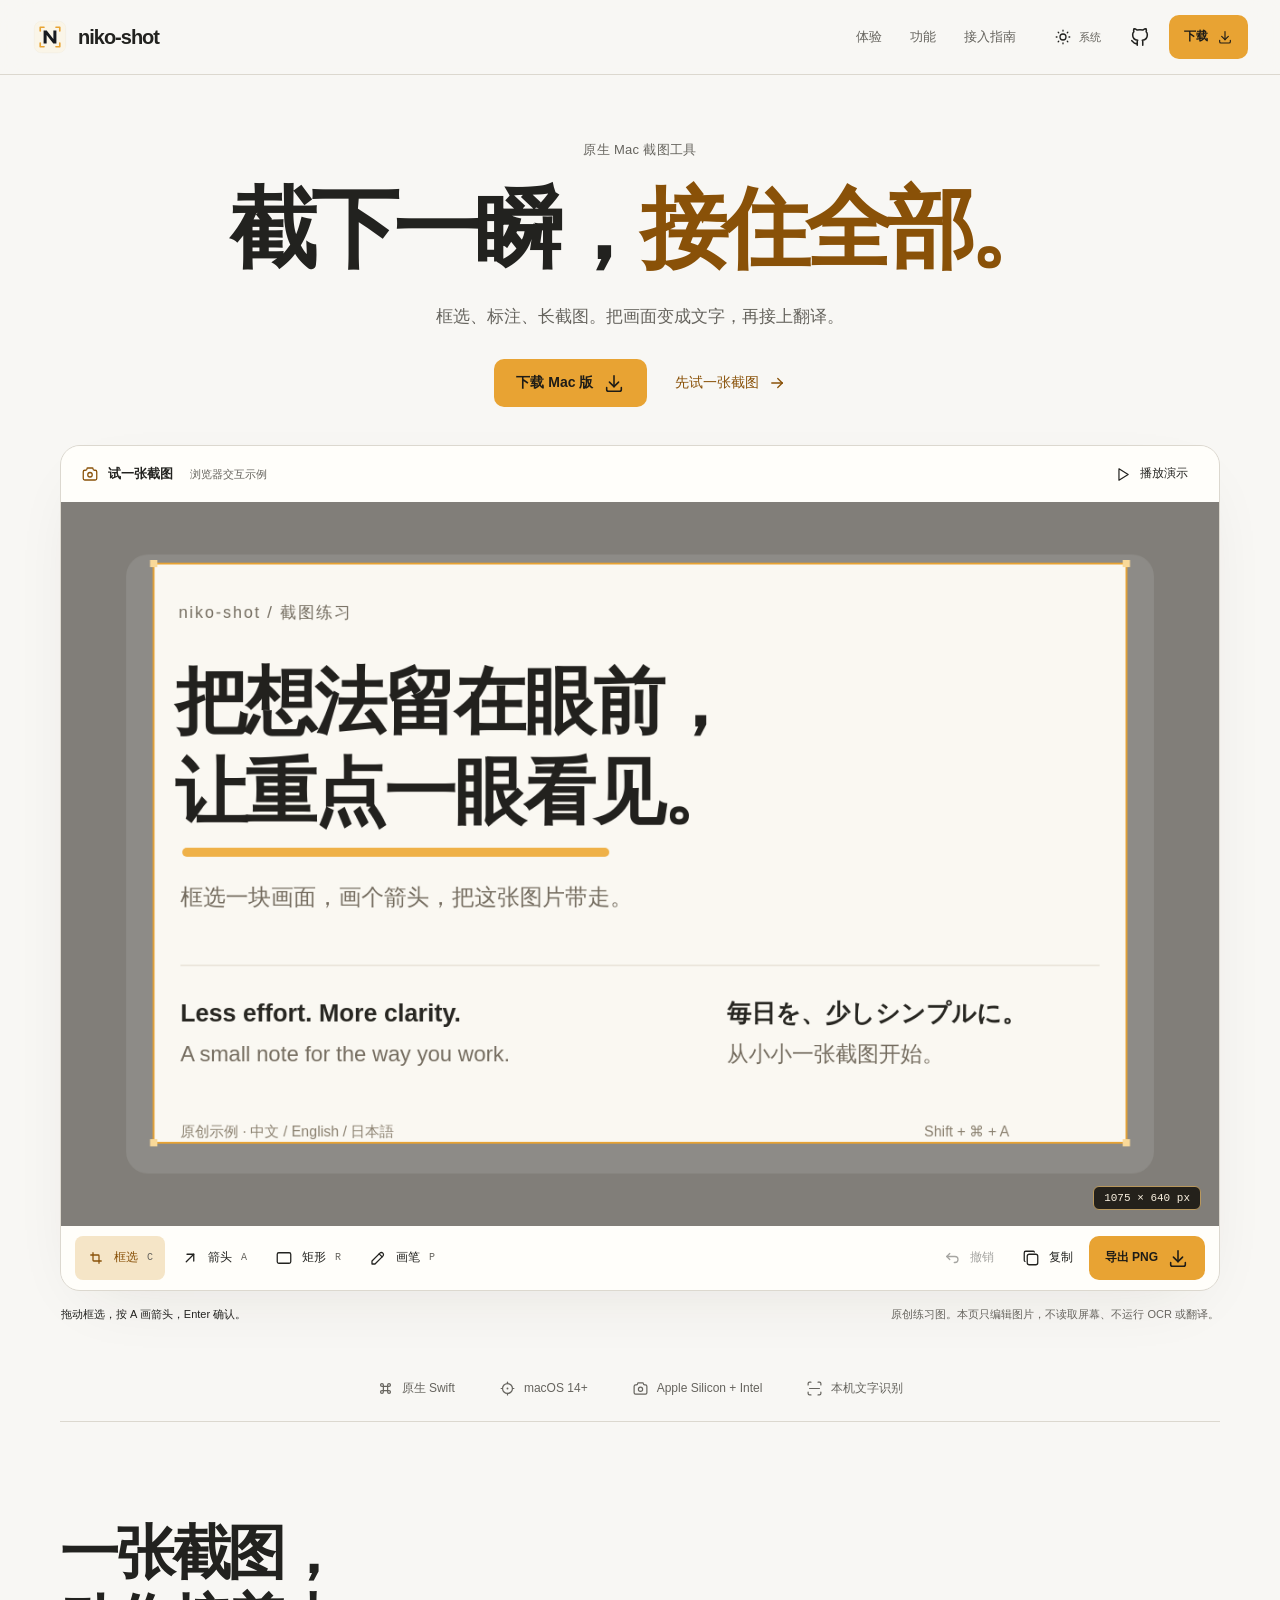
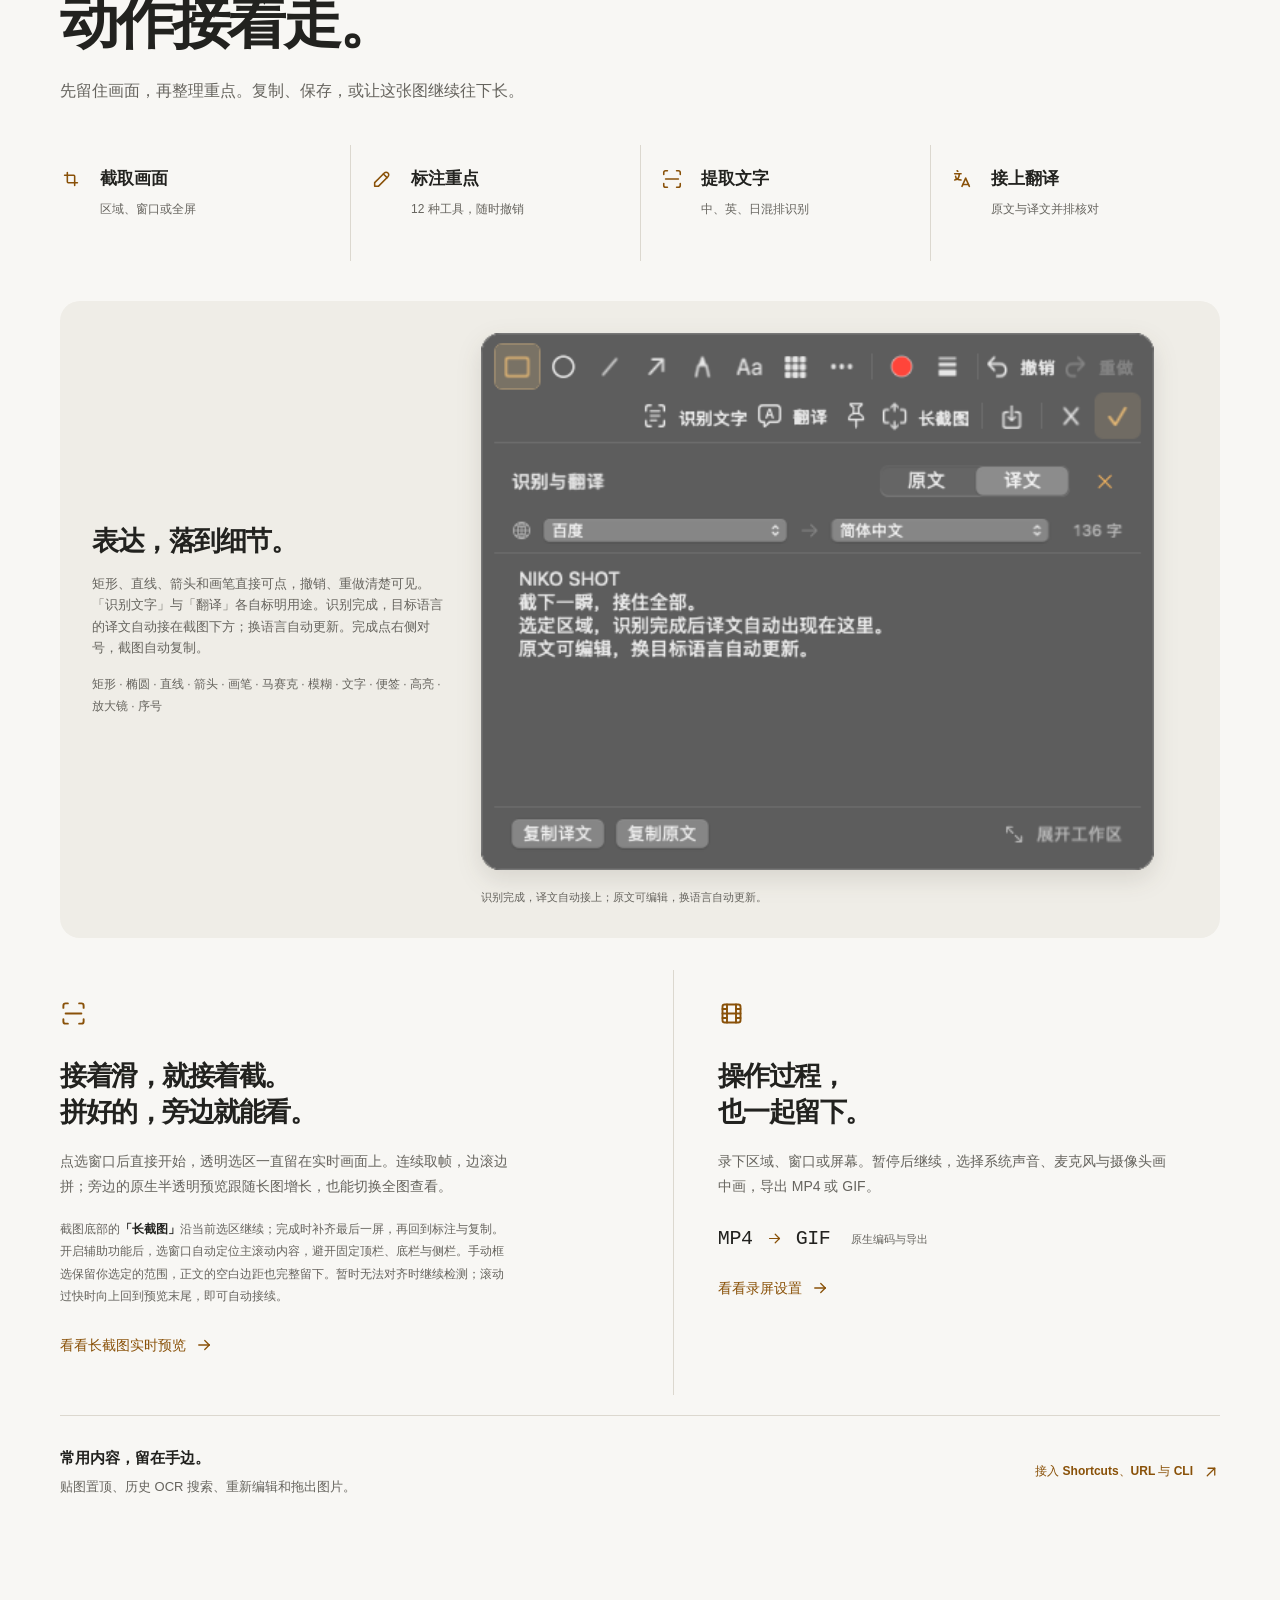
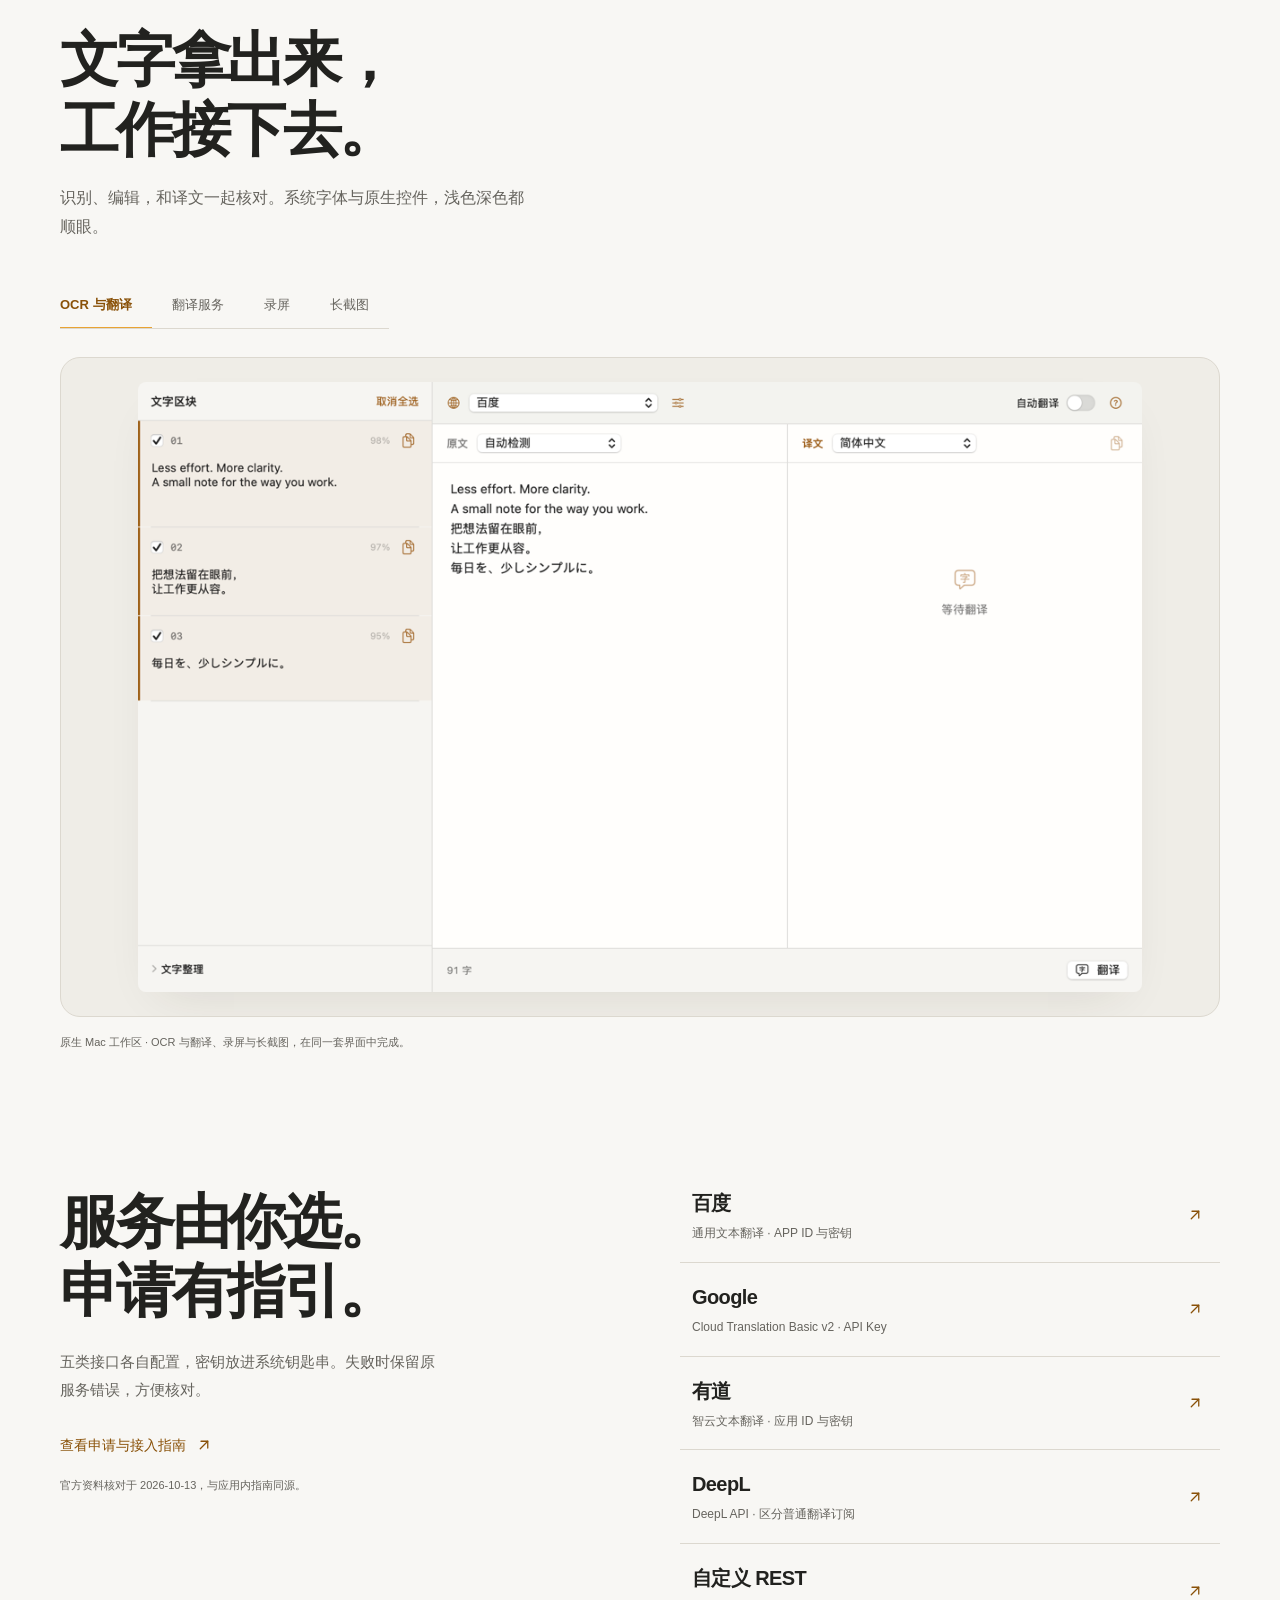
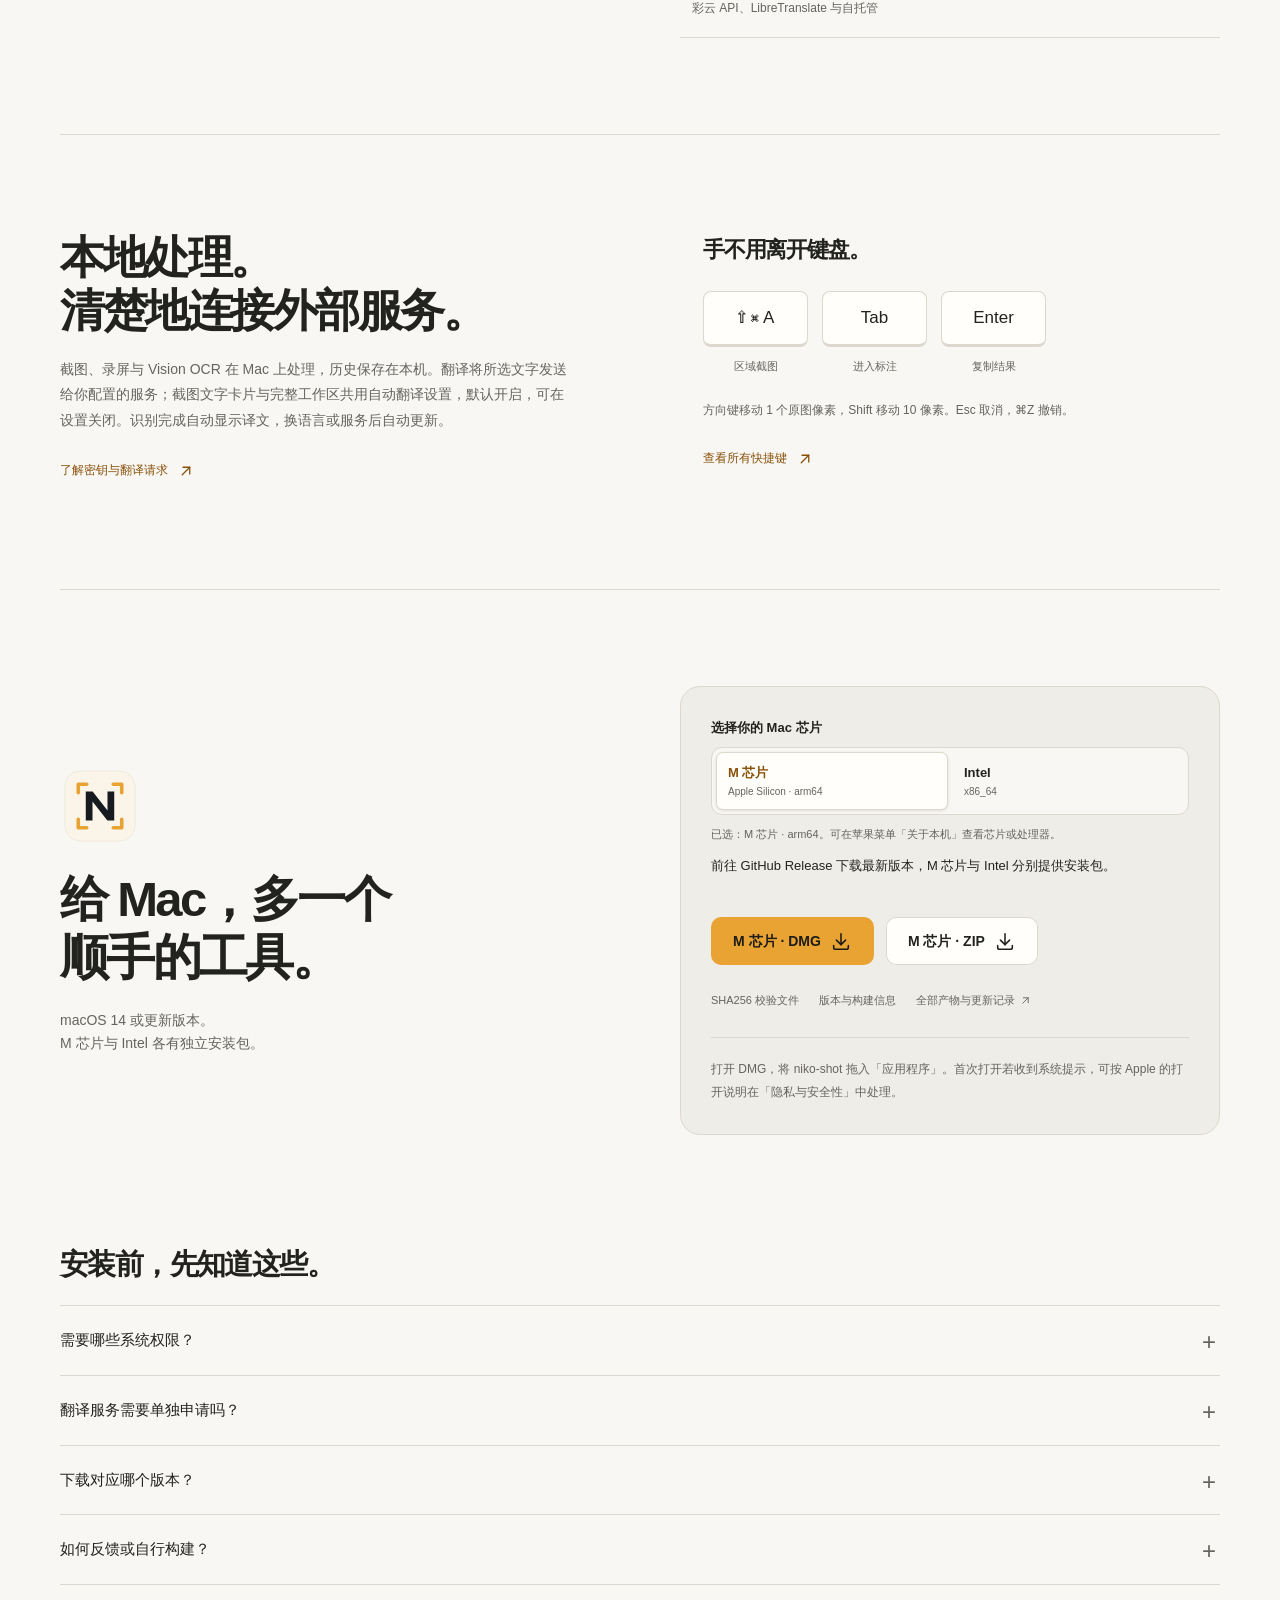
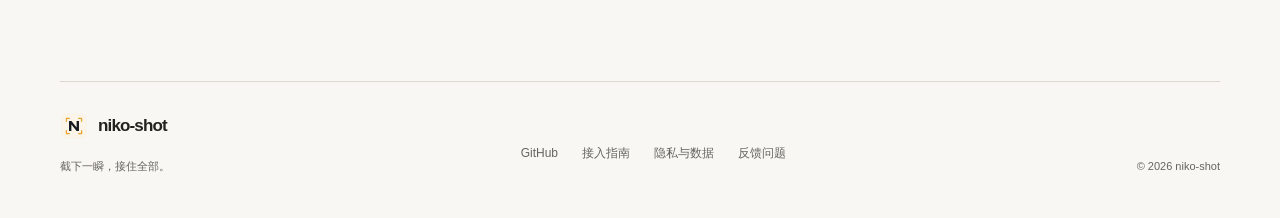
==== commit d25187e2: "fix(scroll): isolate scrollable content and complete fixed dividers Use existing Accessibility conse" ====
--- a/website/index.html
+++ b/website/index.html
@@ -34,7 +34,7 @@
       <div class="section-heading reveal"><h2 id="workflow-title">一张截图，<br>动作接着走。</h2><p>先留住画面，再整理重点。复制、保存，或让这张图继续往下长。</p></div>
       <div class="workflow-path reveal" aria-label="截图工作流"><a href="#experience"><svg aria-hidden="true"><use href="assets/icons.svg#crop"></use></svg><strong>截取画面</strong><span>区域、窗口或全屏</span></a><a href="#annotation"><svg aria-hidden="true"><use href="assets/icons.svg#pencil"></use></svg><strong>标注重点</strong><span>12 种工具，随时撤销</span></a><a href="#native-title"><svg aria-hidden="true"><use href="assets/icons.svg#scan"></use></svg><strong>提取文字</strong><span>中、英、日混排识别</span></a><a href="#translation-title"><svg aria-hidden="true"><use href="assets/icons.svg#language"></use></svg><strong>接上翻译</strong><span>原文与译文并排核对</span></a></div>
       <article class="annotation-feature reveal" id="annotation"><div class="annotation-copy"><h3>表达，落到细节。</h3><p>矩形、直线、箭头和画笔直接可点，撤销、重做清楚可见。「识别文字」与「翻译」各自标明用途。识别完成，目标语言的译文自动接在截图下方；换语言自动更新。完成点右侧对号，截图自动复制。</p><p class="feature-detail">矩形 · 椭圆 · 直线 · 箭头 · 画笔 · 马赛克 · 模糊 · 文字 · 便签 · 高亮 · 放大镜 · 序号</p></div><figure class="annotation-preview"><img src="assets/app-screenshot-text.png" srcset="assets/app-screenshot-text-compact.png 464w, assets/app-screenshot-text.png 928w" sizes="(max-width: 720px) calc(100vw - 80px), 673px" width="928" height="740" alt="当前原生截图工具栏与内嵌译文：英文识别完成自动显示中文，原文可切换编辑" loading="lazy"><figcaption>识别完成，译文自动接上；原文可编辑，换语言自动更新。</figcaption></figure></article>
-      <div class="feature-pair"><article class="continuation-feature reveal"><svg class="feature-icon" aria-hidden="true"><use href="assets/icons.svg#scan"></use></svg><h3>接着滑，就接着截。<br>拼好的，旁边就能看。</h3><p>点选窗口后直接开始，透明选区一直留在实时画面上。连续取帧，边滚边拼；旁边的原生半透明预览跟随长图增长，也能切换全图查看。</p><p class="feature-detail">截图底部的<strong>「长截图」</strong>沿当前选区继续；完成时补齐最后一屏，再回到标注与复制。窗口顶栏与底栏自动识别，空白页边距保留。暂时无法对齐时继续检测；滚动过快时向上回到预览末尾，即可自动接续。</p><a class="text-link" href="#native-title" data-show-preview="scroll">看看长截图实时预览 <svg aria-hidden="true"><use href="assets/icons.svg#arrow-right"></use></svg></a></article><article class="recording-feature reveal"><svg class="feature-icon" aria-hidden="true"><use href="assets/icons.svg#movie"></use></svg><h3>操作过程，<br>也一起留下。</h3><p>录下区域、窗口或屏幕。暂停后继续，选择系统声音、麦克风与摄像头画中画，导出 MP4 或 GIF。</p><div class="format-line"><span>MP4</span><svg aria-hidden="true"><use href="assets/icons.svg#arrow-right"></use></svg><span>GIF</span><small>原生编码与导出</small></div><a class="text-link" href="#native-title" data-show-preview="recording">看看录屏设置 <svg aria-hidden="true"><use href="assets/icons.svg#arrow-right"></use></svg></a></article></div>
+      <div class="feature-pair"><article class="continuation-feature reveal"><svg class="feature-icon" aria-hidden="true"><use href="assets/icons.svg#scan"></use></svg><h3>接着滑，就接着截。<br>拼好的，旁边就能看。</h3><p>点选窗口后直接开始，透明选区一直留在实时画面上。连续取帧，边滚边拼；旁边的原生半透明预览跟随长图增长，也能切换全图查看。</p><p class="feature-detail">截图底部的<strong>「长截图」</strong>沿当前选区继续；完成时补齐最后一屏，再回到标注与复制。开启辅助功能后，选窗口自动定位主滚动内容，避开固定顶栏、底栏与侧栏。手动框选保留你选定的范围，正文的空白边距也完整留下。暂时无法对齐时继续检测；滚动过快时向上回到预览末尾，即可自动接续。</p><a class="text-link" href="#native-title" data-show-preview="scroll">看看长截图实时预览 <svg aria-hidden="true"><use href="assets/icons.svg#arrow-right"></use></svg></a></article><article class="recording-feature reveal"><svg class="feature-icon" aria-hidden="true"><use href="assets/icons.svg#movie"></use></svg><h3>操作过程，<br>也一起留下。</h3><p>录下区域、窗口或屏幕。暂停后继续，选择系统声音、麦克风与摄像头画中画，导出 MP4 或 GIF。</p><div class="format-line"><span>MP4</span><svg aria-hidden="true"><use href="assets/icons.svg#arrow-right"></use></svg><span>GIF</span><small>原生编码与导出</small></div><a class="text-link" href="#native-title" data-show-preview="recording">看看录屏设置 <svg aria-hidden="true"><use href="assets/icons.svg#arrow-right"></use></svg></a></article></div>
       <div class="utility-row reveal"><p><strong>常用内容，留在手边。</strong>贴图置顶、历史 OCR 搜索、重新编辑和拖出图片。</p><a class="text-link" href="https://github.com/baogutang/niko-shot#shortcutsurl-与命令行">接入 Shortcuts、URL 与 CLI <svg aria-hidden="true"><use href="assets/icons.svg#arrow-up-right"></use></svg></a></div>
     </section>
     <section class="native-section section shell" aria-labelledby="native-title">
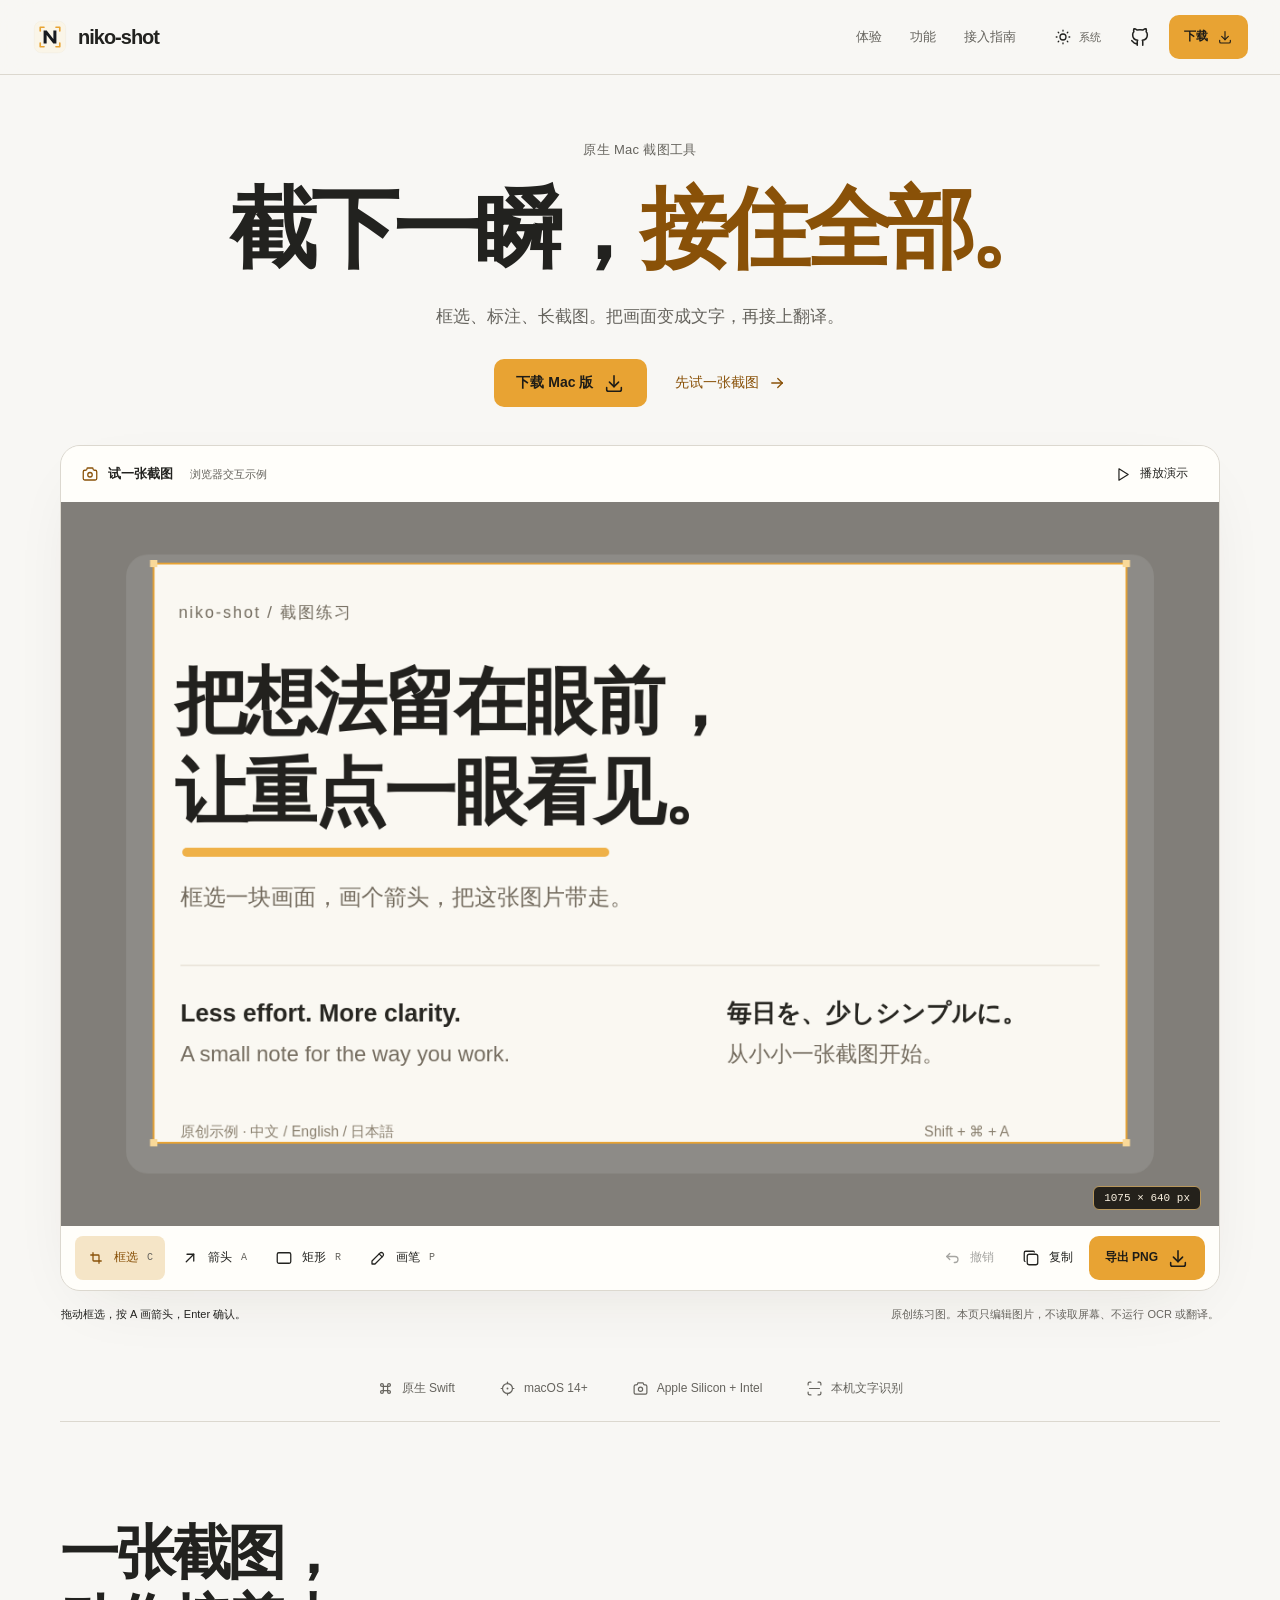
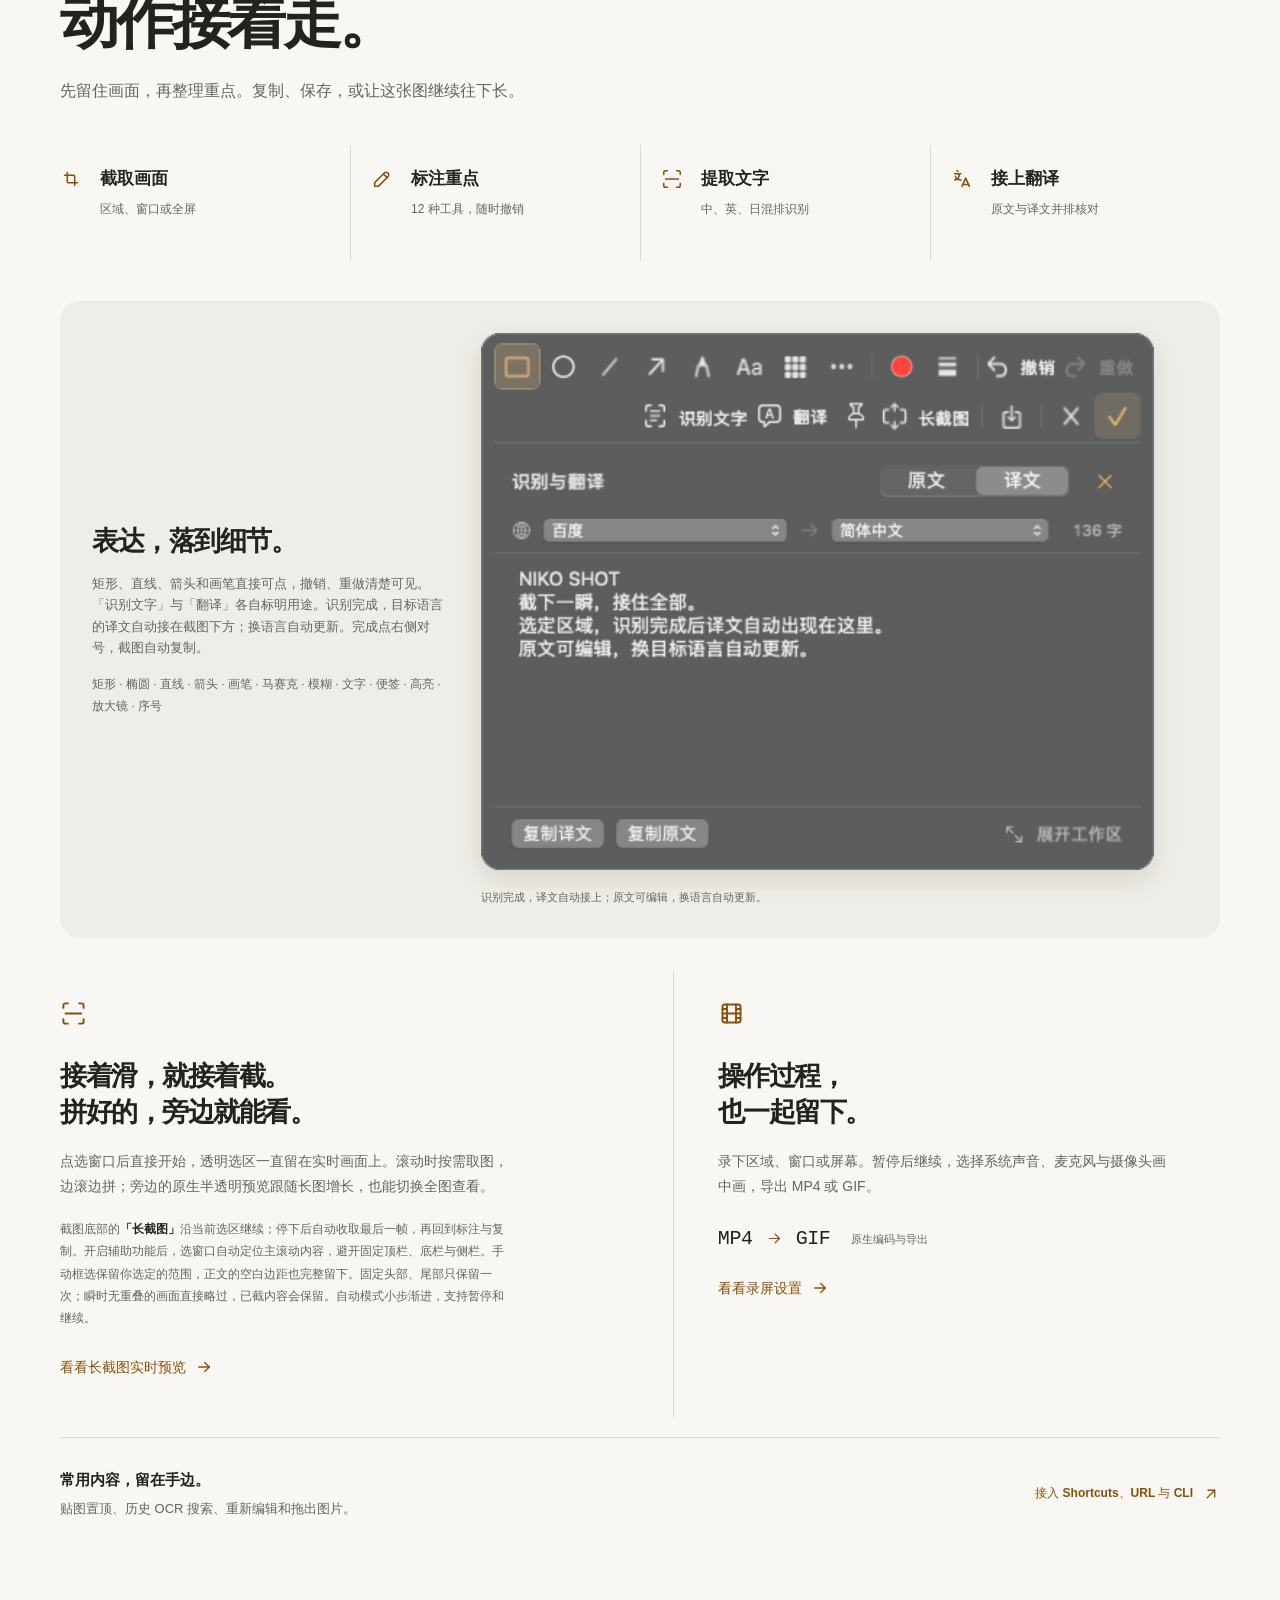
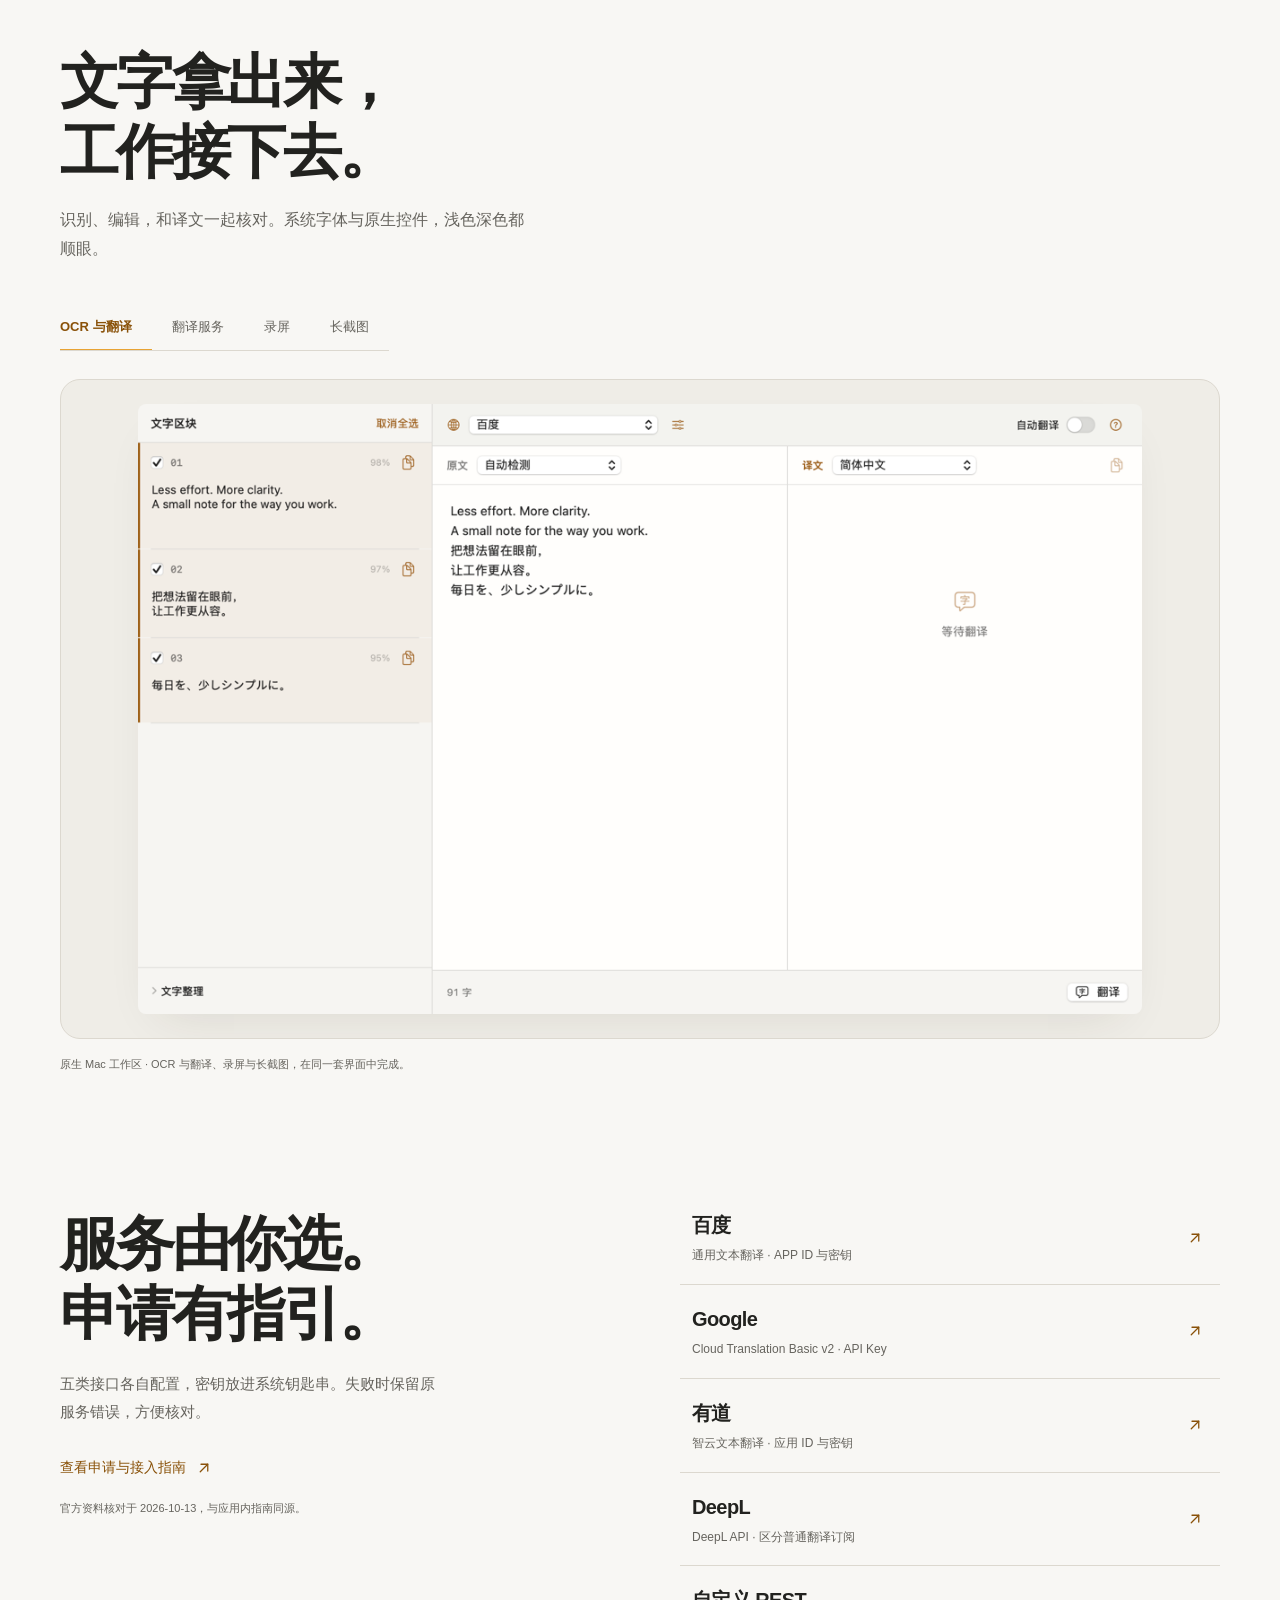
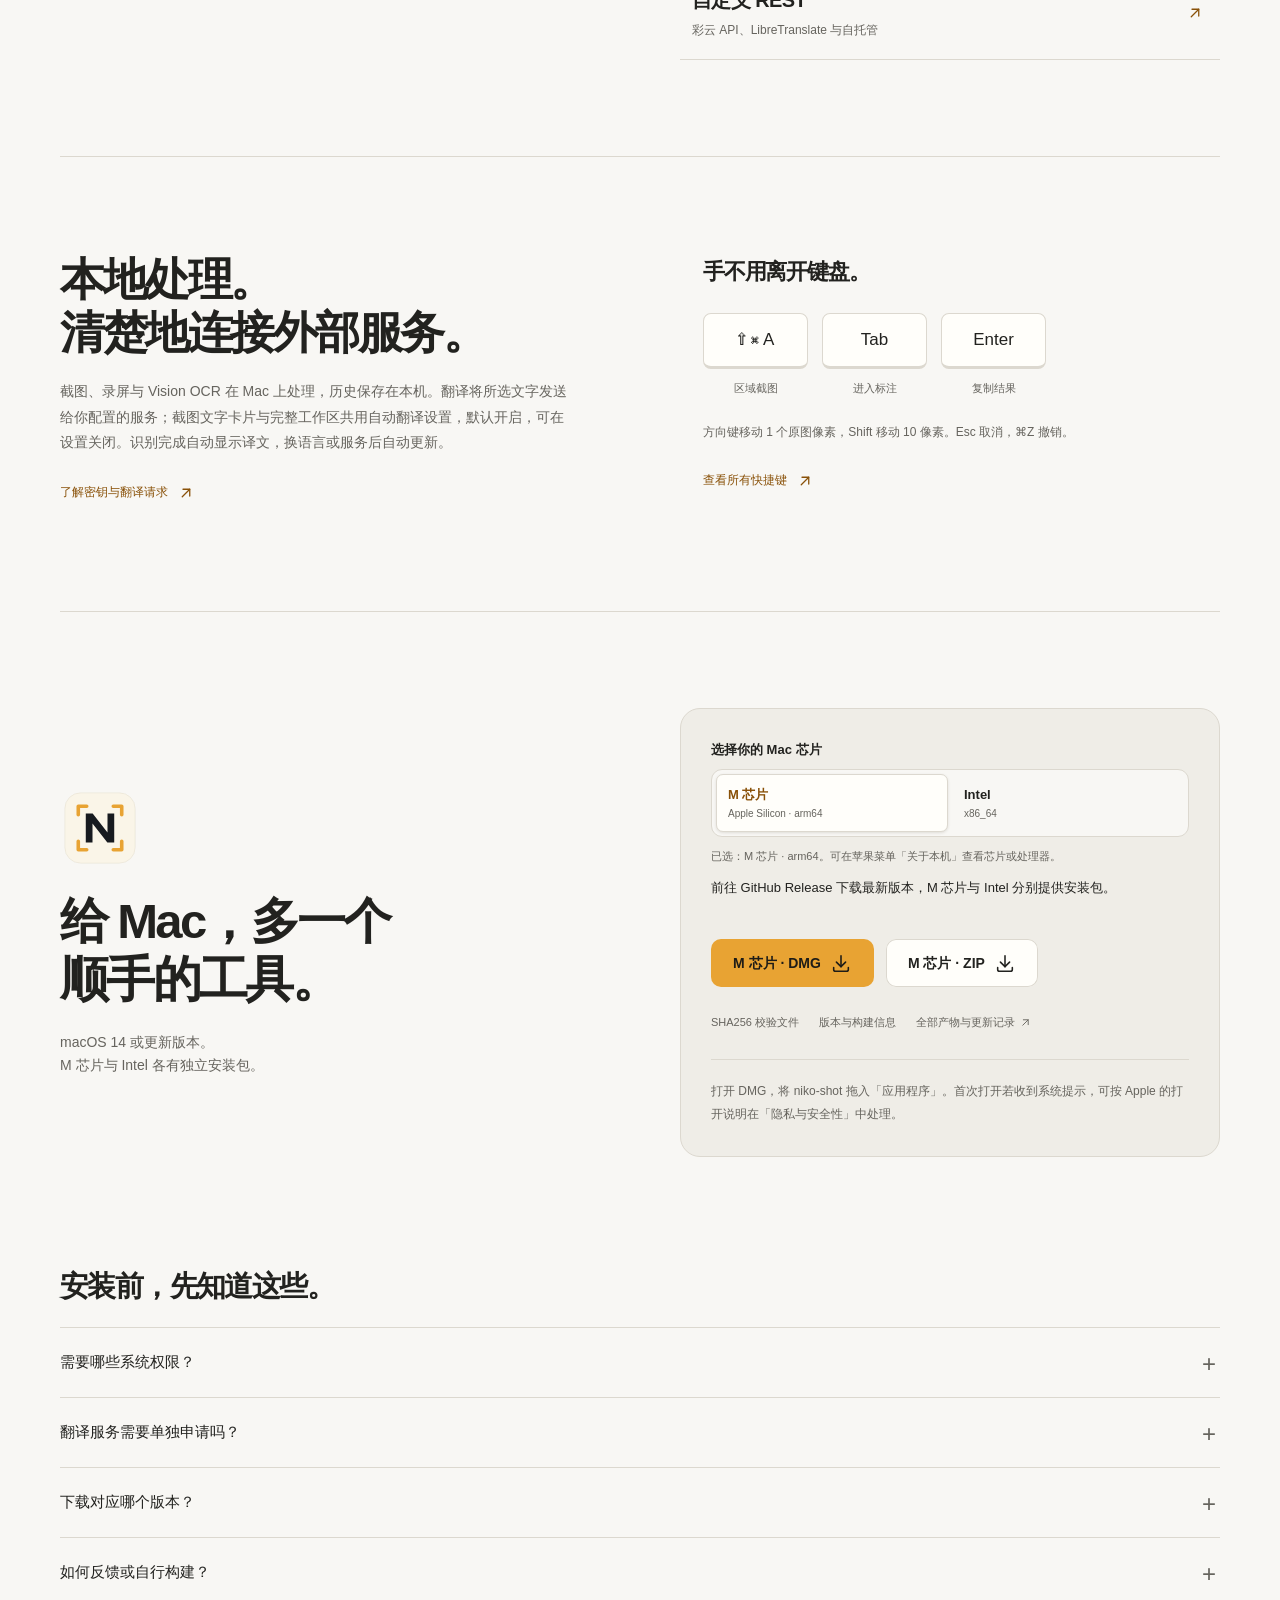
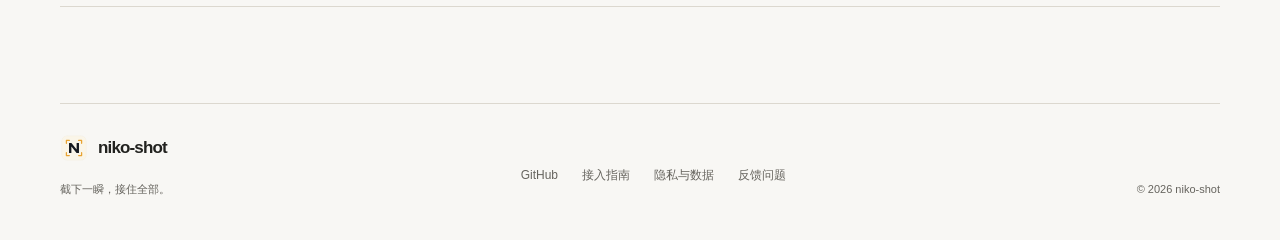
==== commit fe54c6cd: "Refactor scrolling capture to event-driven window snapshots" ====
--- a/website/index.html
+++ b/website/index.html
@@ -34,7 +34,7 @@
       <div class="section-heading reveal"><h2 id="workflow-title">一张截图，<br>动作接着走。</h2><p>先留住画面，再整理重点。复制、保存，或让这张图继续往下长。</p></div>
       <div class="workflow-path reveal" aria-label="截图工作流"><a href="#experience"><svg aria-hidden="true"><use href="assets/icons.svg#crop"></use></svg><strong>截取画面</strong><span>区域、窗口或全屏</span></a><a href="#annotation"><svg aria-hidden="true"><use href="assets/icons.svg#pencil"></use></svg><strong>标注重点</strong><span>12 种工具，随时撤销</span></a><a href="#native-title"><svg aria-hidden="true"><use href="assets/icons.svg#scan"></use></svg><strong>提取文字</strong><span>中、英、日混排识别</span></a><a href="#translation-title"><svg aria-hidden="true"><use href="assets/icons.svg#language"></use></svg><strong>接上翻译</strong><span>原文与译文并排核对</span></a></div>
       <article class="annotation-feature reveal" id="annotation"><div class="annotation-copy"><h3>表达，落到细节。</h3><p>矩形、直线、箭头和画笔直接可点，撤销、重做清楚可见。「识别文字」与「翻译」各自标明用途。识别完成，目标语言的译文自动接在截图下方；换语言自动更新。完成点右侧对号，截图自动复制。</p><p class="feature-detail">矩形 · 椭圆 · 直线 · 箭头 · 画笔 · 马赛克 · 模糊 · 文字 · 便签 · 高亮 · 放大镜 · 序号</p></div><figure class="annotation-preview"><img src="assets/app-screenshot-text.png" srcset="assets/app-screenshot-text-compact.png 464w, assets/app-screenshot-text.png 928w" sizes="(max-width: 720px) calc(100vw - 80px), 673px" width="928" height="740" alt="当前原生截图工具栏与内嵌译文：英文识别完成自动显示中文，原文可切换编辑" loading="lazy"><figcaption>识别完成，译文自动接上；原文可编辑，换语言自动更新。</figcaption></figure></article>
-      <div class="feature-pair"><article class="continuation-feature reveal"><svg class="feature-icon" aria-hidden="true"><use href="assets/icons.svg#scan"></use></svg><h3>接着滑，就接着截。<br>拼好的，旁边就能看。</h3><p>点选窗口后直接开始，透明选区一直留在实时画面上。连续取帧，边滚边拼；旁边的原生半透明预览跟随长图增长，也能切换全图查看。</p><p class="feature-detail">截图底部的<strong>「长截图」</strong>沿当前选区继续；完成时补齐最后一屏，再回到标注与复制。开启辅助功能后，选窗口自动定位主滚动内容，避开固定顶栏、底栏与侧栏。手动框选保留你选定的范围，正文的空白边距也完整留下。暂时无法对齐时继续检测；滚动过快时向上回到预览末尾，即可自动接续。</p><a class="text-link" href="#native-title" data-show-preview="scroll">看看长截图实时预览 <svg aria-hidden="true"><use href="assets/icons.svg#arrow-right"></use></svg></a></article><article class="recording-feature reveal"><svg class="feature-icon" aria-hidden="true"><use href="assets/icons.svg#movie"></use></svg><h3>操作过程，<br>也一起留下。</h3><p>录下区域、窗口或屏幕。暂停后继续，选择系统声音、麦克风与摄像头画中画，导出 MP4 或 GIF。</p><div class="format-line"><span>MP4</span><svg aria-hidden="true"><use href="assets/icons.svg#arrow-right"></use></svg><span>GIF</span><small>原生编码与导出</small></div><a class="text-link" href="#native-title" data-show-preview="recording">看看录屏设置 <svg aria-hidden="true"><use href="assets/icons.svg#arrow-right"></use></svg></a></article></div>
+      <div class="feature-pair"><article class="continuation-feature reveal"><svg class="feature-icon" aria-hidden="true"><use href="assets/icons.svg#scan"></use></svg><h3>接着滑，就接着截。<br>拼好的，旁边就能看。</h3><p>点选窗口后直接开始，透明选区一直留在实时画面上。滚动时按需取图，边滚边拼；旁边的原生半透明预览跟随长图增长，也能切换全图查看。</p><p class="feature-detail">截图底部的<strong>「长截图」</strong>沿当前选区继续；停下后自动收取最后一帧，再回到标注与复制。开启辅助功能后，选窗口自动定位主滚动内容，避开固定顶栏、底栏与侧栏。手动框选保留你选定的范围，正文的空白边距也完整留下。固定头部、尾部只保留一次；瞬时无重叠的画面直接略过，已截内容会保留。自动模式小步渐进，支持暂停和继续。</p><a class="text-link" href="#native-title" data-show-preview="scroll">看看长截图实时预览 <svg aria-hidden="true"><use href="assets/icons.svg#arrow-right"></use></svg></a></article><article class="recording-feature reveal"><svg class="feature-icon" aria-hidden="true"><use href="assets/icons.svg#movie"></use></svg><h3>操作过程，<br>也一起留下。</h3><p>录下区域、窗口或屏幕。暂停后继续，选择系统声音、麦克风与摄像头画中画，导出 MP4 或 GIF。</p><div class="format-line"><span>MP4</span><svg aria-hidden="true"><use href="assets/icons.svg#arrow-right"></use></svg><span>GIF</span><small>原生编码与导出</small></div><a class="text-link" href="#native-title" data-show-preview="recording">看看录屏设置 <svg aria-hidden="true"><use href="assets/icons.svg#arrow-right"></use></svg></a></article></div>
       <div class="utility-row reveal"><p><strong>常用内容，留在手边。</strong>贴图置顶、历史 OCR 搜索、重新编辑和拖出图片。</p><a class="text-link" href="https://github.com/baogutang/niko-shot#shortcutsurl-与命令行">接入 Shortcuts、URL 与 CLI <svg aria-hidden="true"><use href="assets/icons.svg#arrow-up-right"></use></svg></a></div>
     </section>
     <section class="native-section section shell" aria-labelledby="native-title">
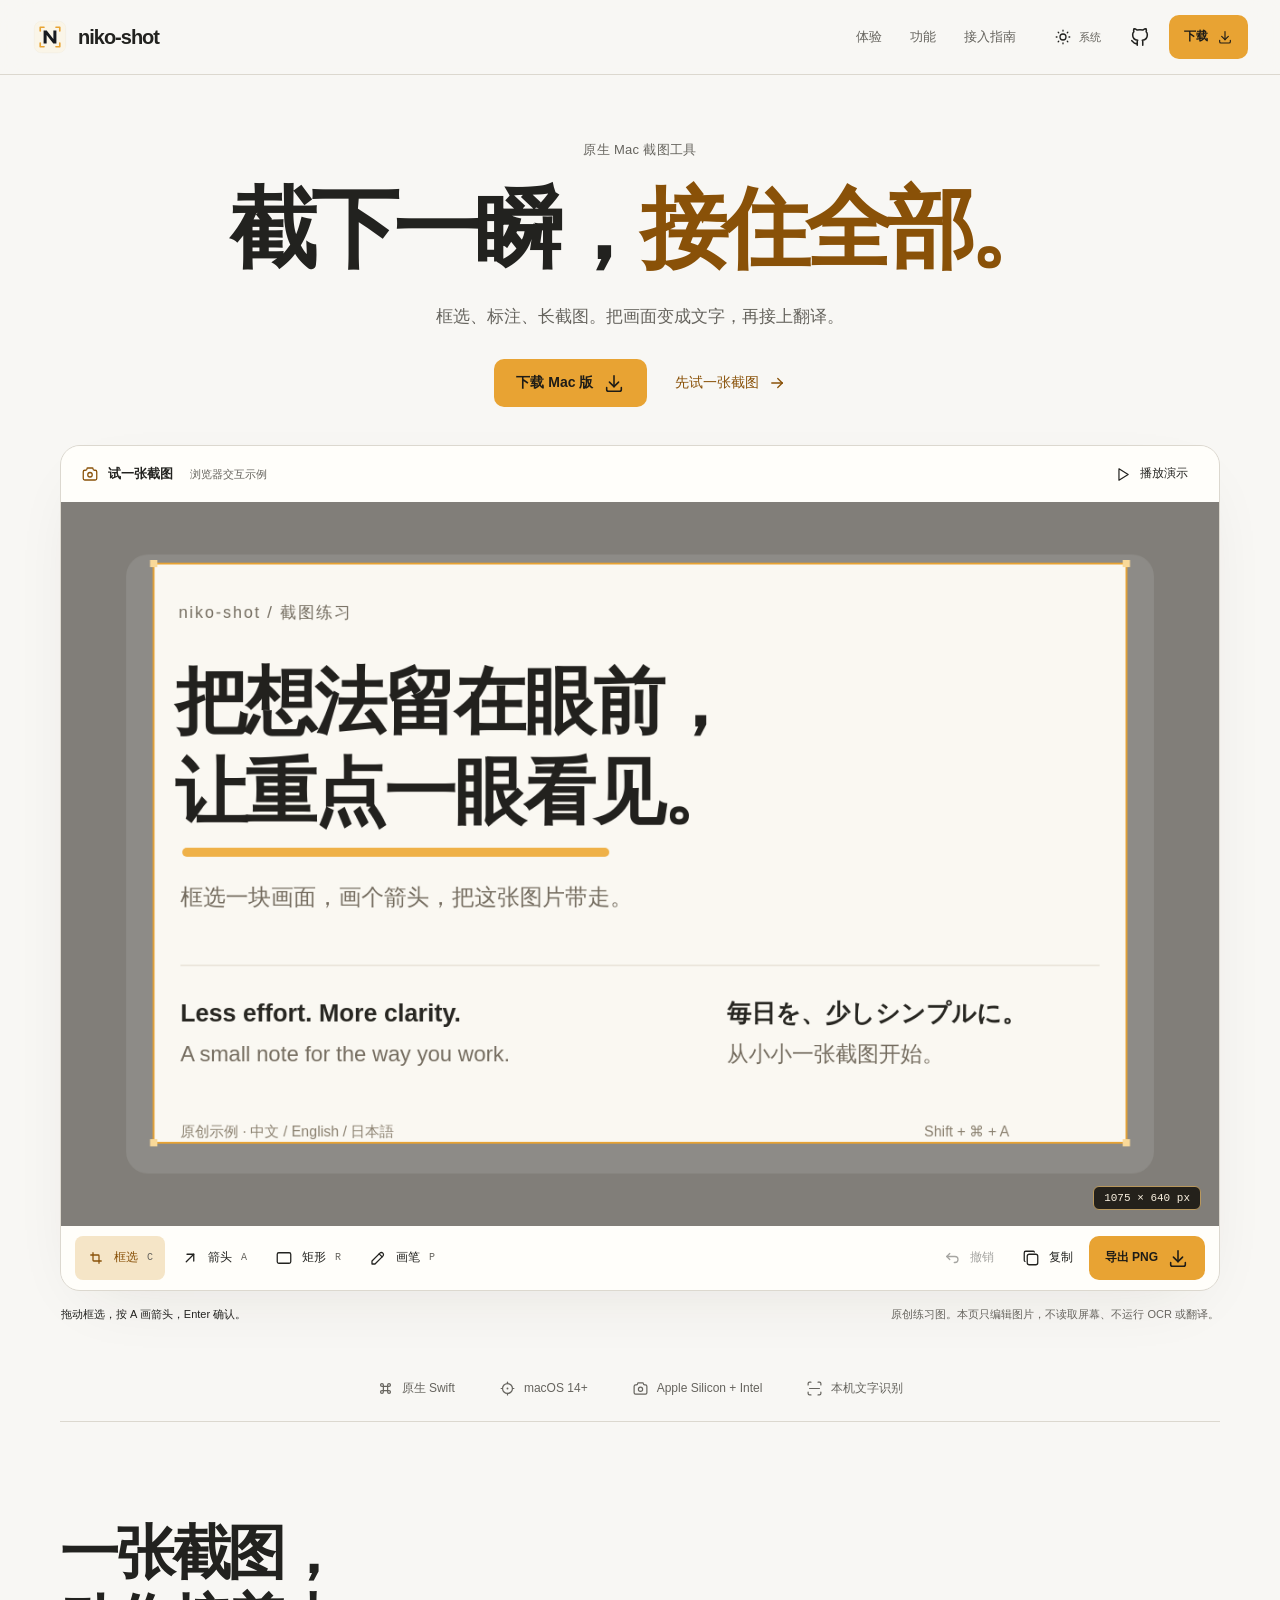
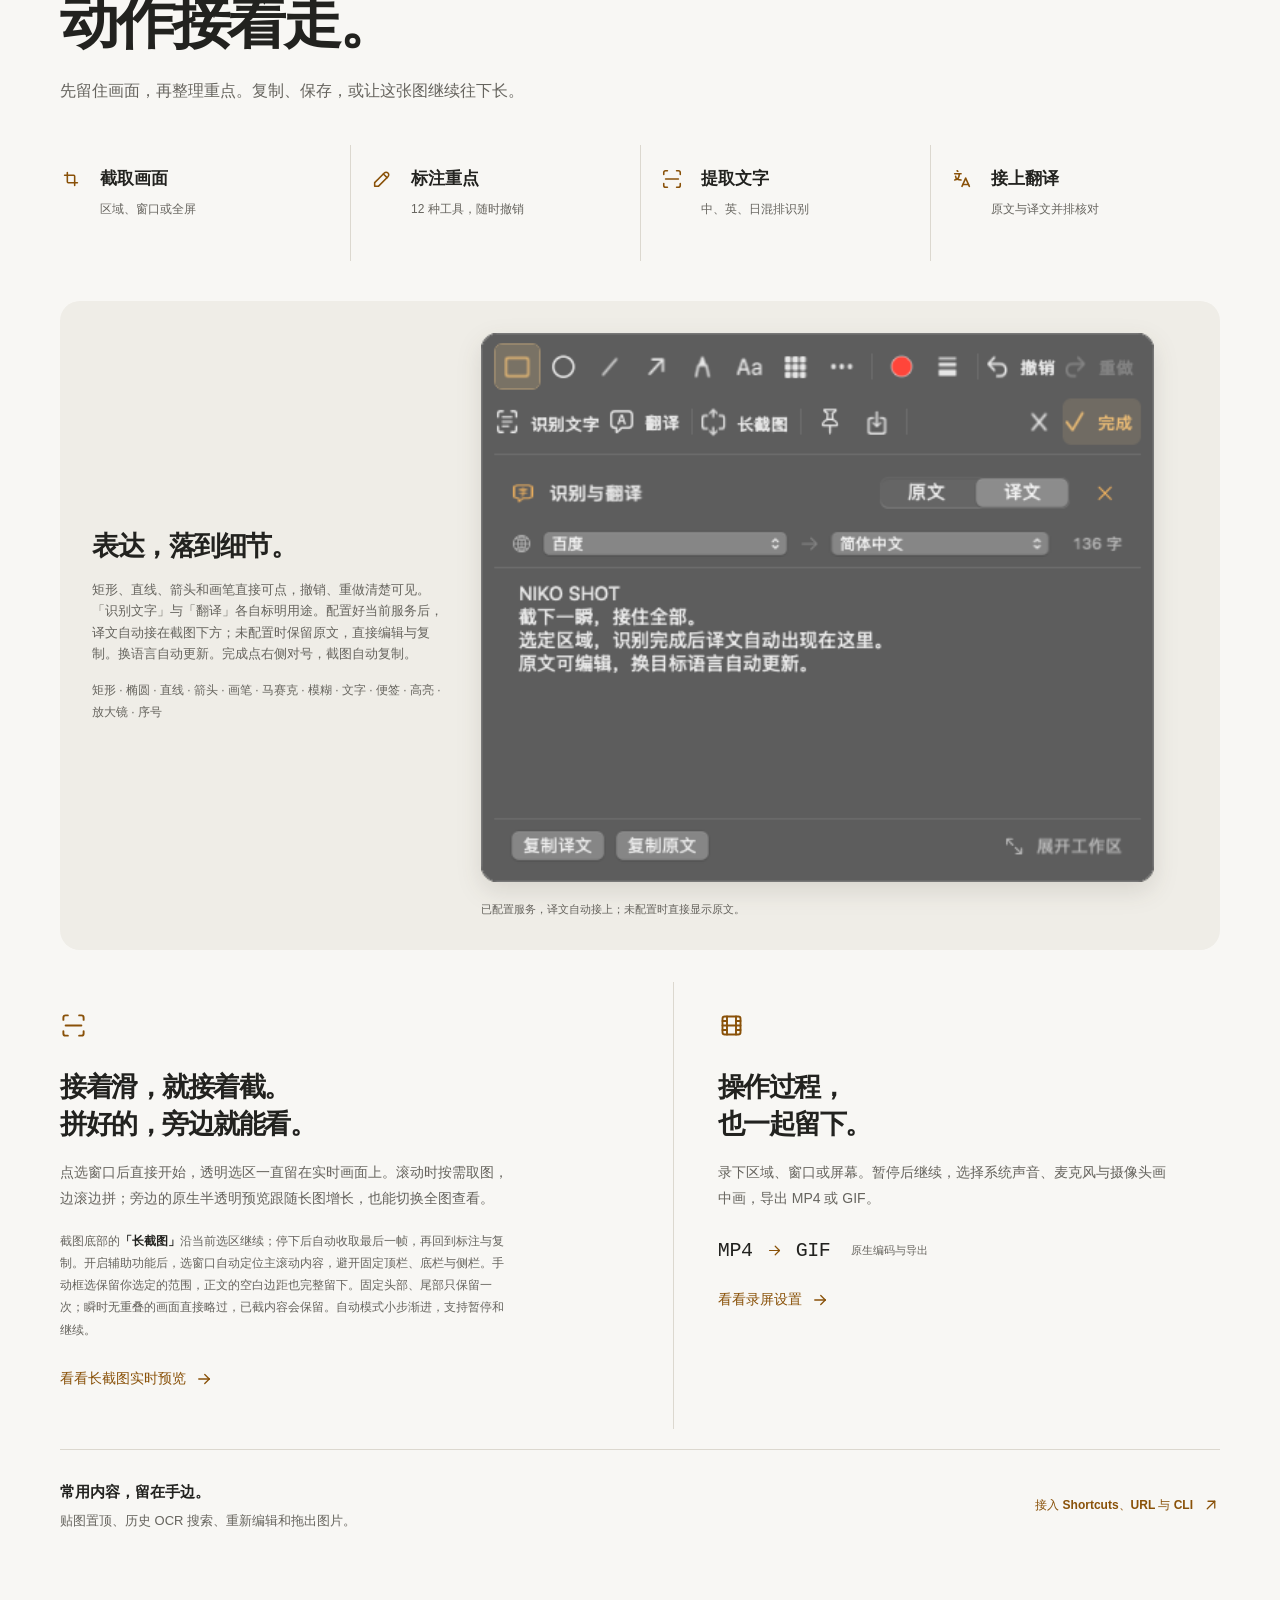
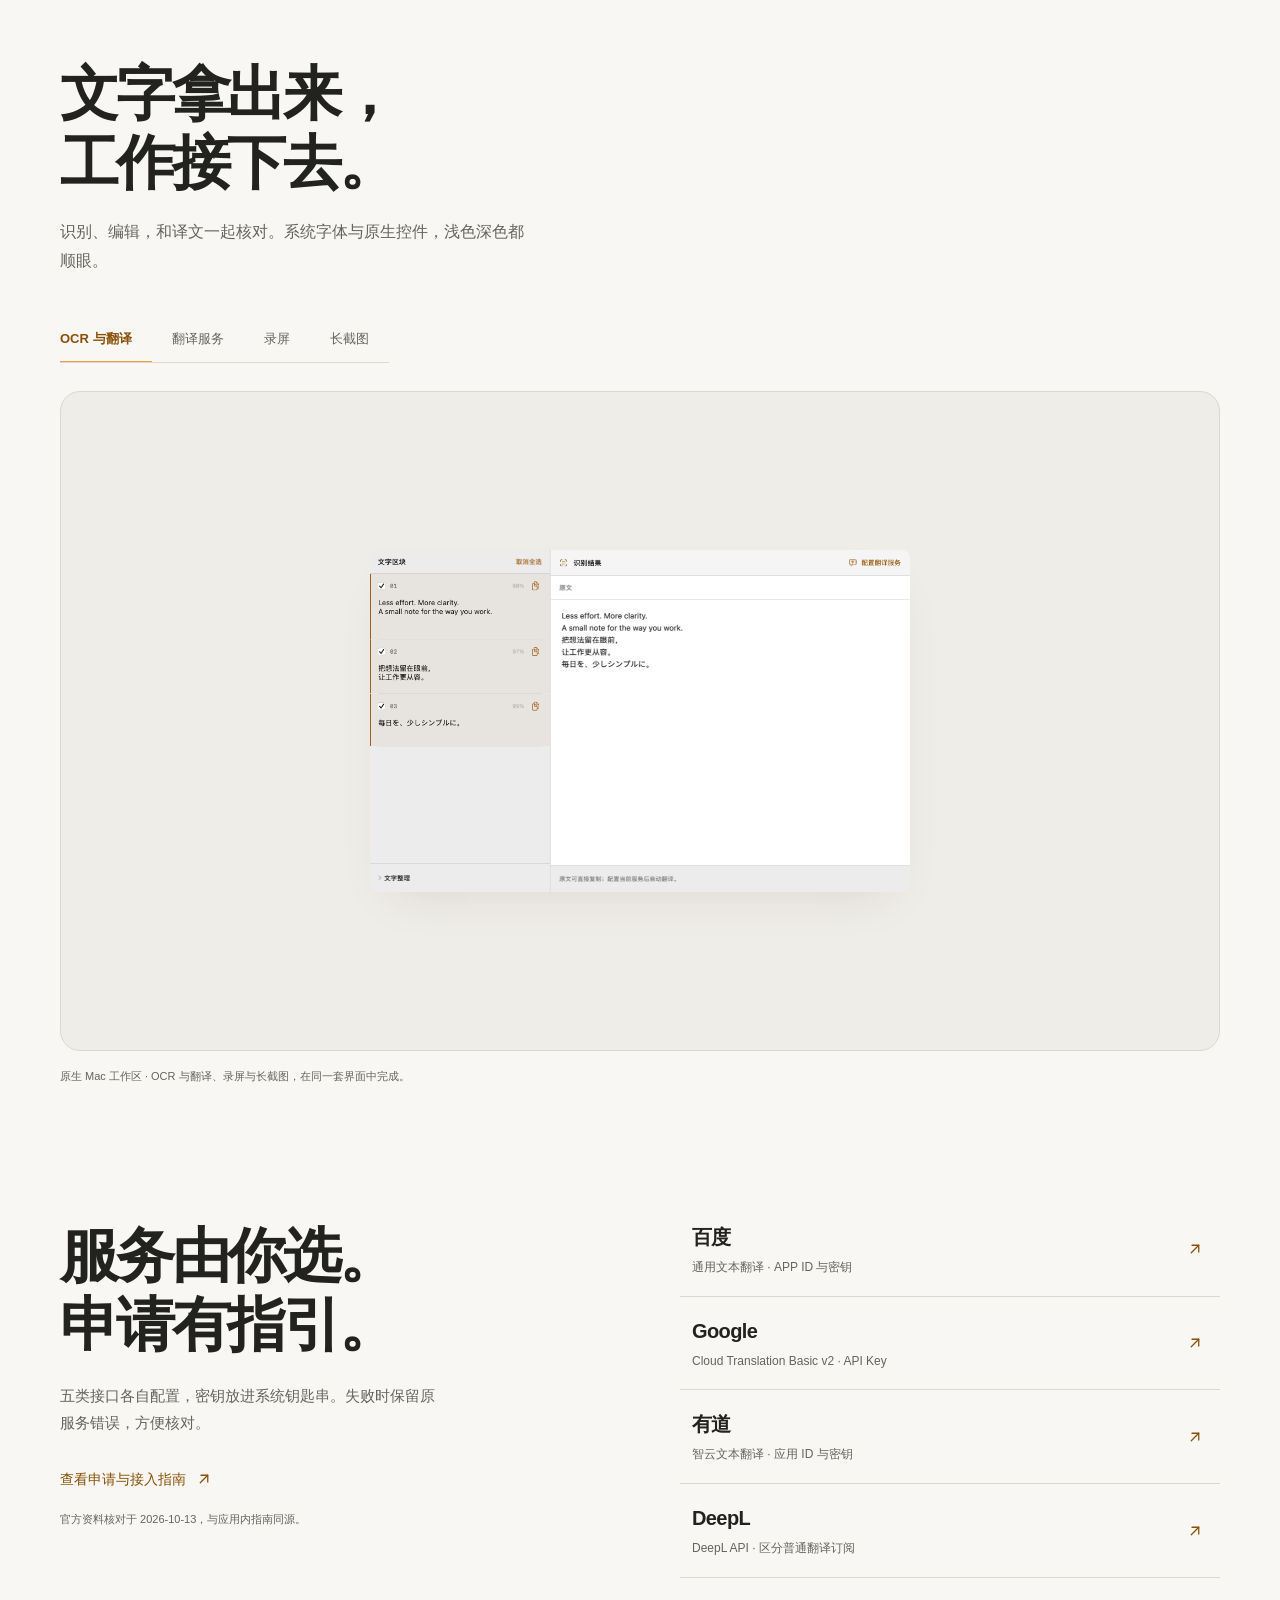
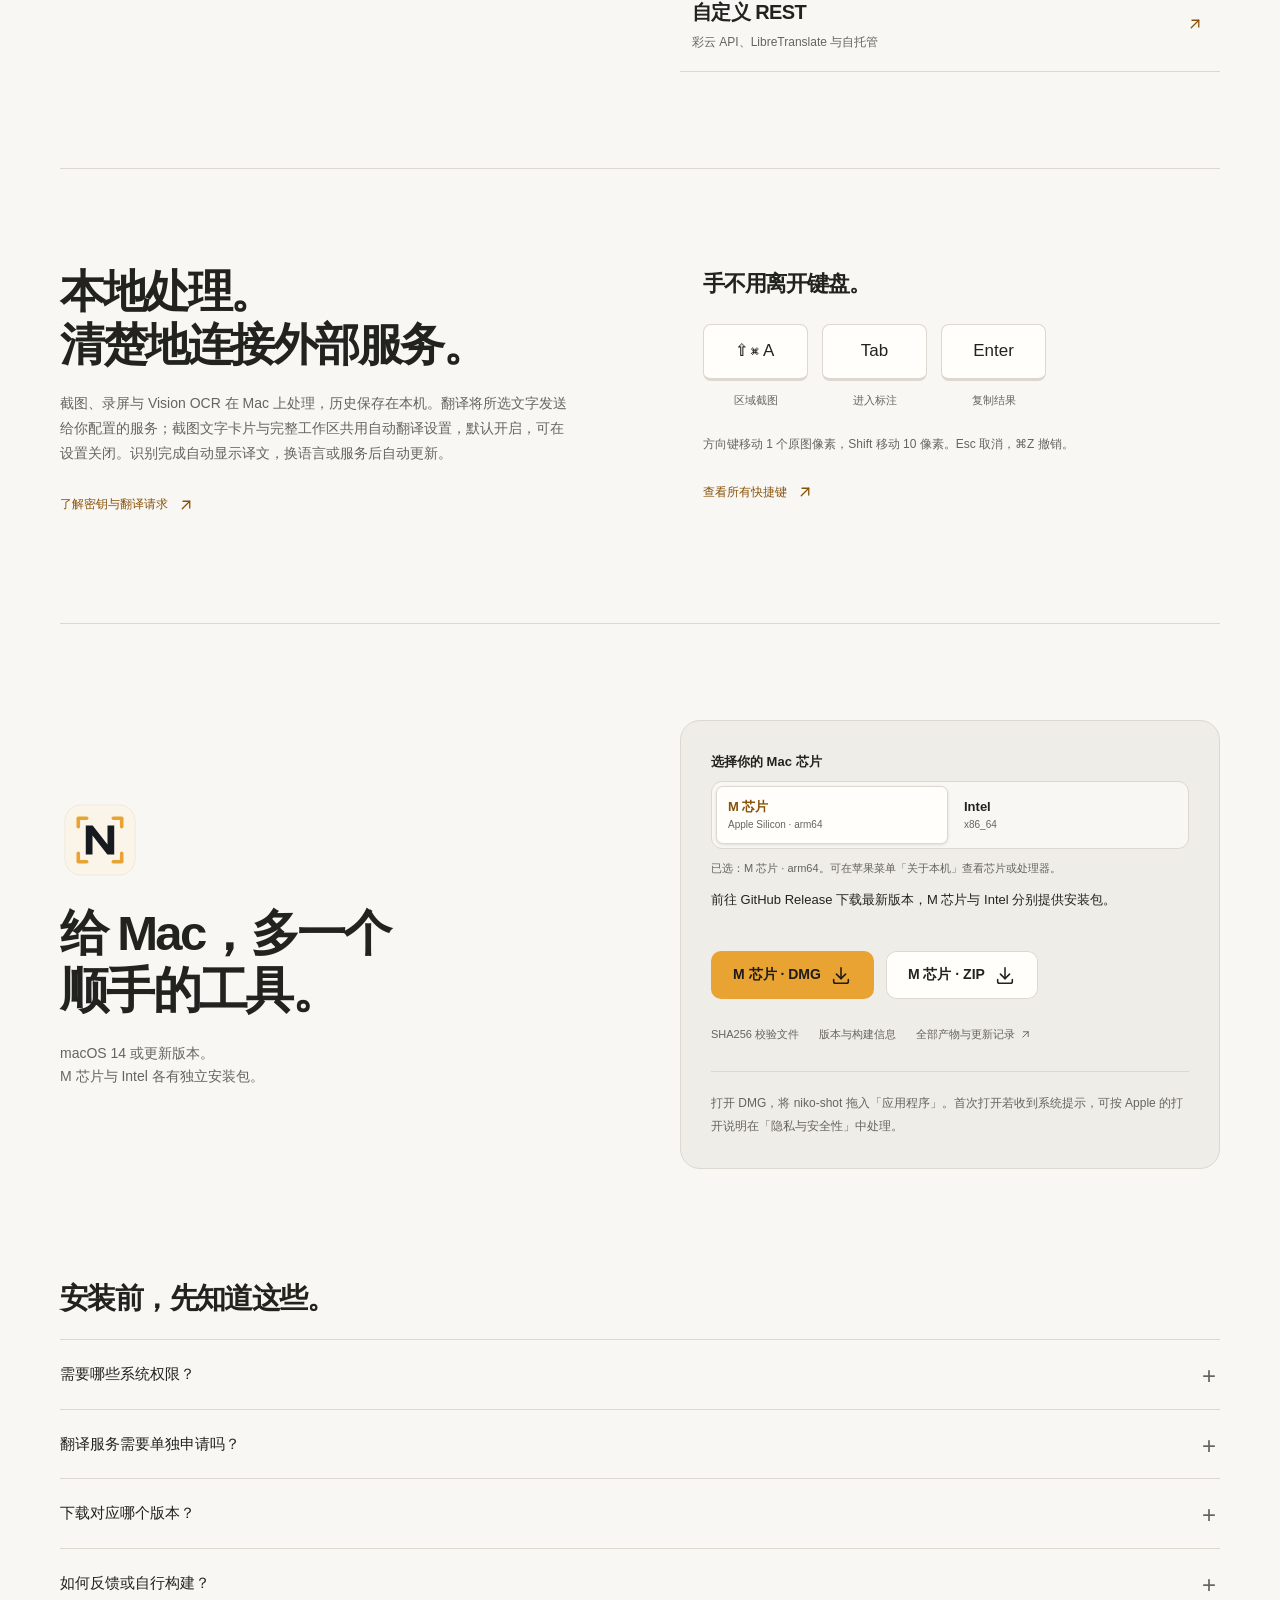
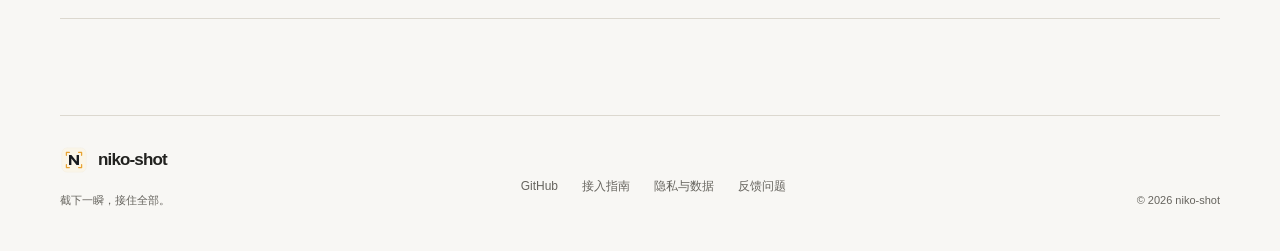
==== commit e503b8d2: "Fix multi-display menu placement and unconfigured translation UX" ====
--- a/website/index.html
+++ b/website/index.html
@@ -33,14 +33,14 @@
     <section class="workflow section shell" id="workflow" aria-labelledby="workflow-title">
       <div class="section-heading reveal"><h2 id="workflow-title">一张截图，<br>动作接着走。</h2><p>先留住画面，再整理重点。复制、保存，或让这张图继续往下长。</p></div>
       <div class="workflow-path reveal" aria-label="截图工作流"><a href="#experience"><svg aria-hidden="true"><use href="assets/icons.svg#crop"></use></svg><strong>截取画面</strong><span>区域、窗口或全屏</span></a><a href="#annotation"><svg aria-hidden="true"><use href="assets/icons.svg#pencil"></use></svg><strong>标注重点</strong><span>12 种工具，随时撤销</span></a><a href="#native-title"><svg aria-hidden="true"><use href="assets/icons.svg#scan"></use></svg><strong>提取文字</strong><span>中、英、日混排识别</span></a><a href="#translation-title"><svg aria-hidden="true"><use href="assets/icons.svg#language"></use></svg><strong>接上翻译</strong><span>原文与译文并排核对</span></a></div>
-      <article class="annotation-feature reveal" id="annotation"><div class="annotation-copy"><h3>表达，落到细节。</h3><p>矩形、直线、箭头和画笔直接可点，撤销、重做清楚可见。「识别文字」与「翻译」各自标明用途。识别完成，目标语言的译文自动接在截图下方；换语言自动更新。完成点右侧对号，截图自动复制。</p><p class="feature-detail">矩形 · 椭圆 · 直线 · 箭头 · 画笔 · 马赛克 · 模糊 · 文字 · 便签 · 高亮 · 放大镜 · 序号</p></div><figure class="annotation-preview"><img src="assets/app-screenshot-text.png" srcset="assets/app-screenshot-text-compact.png 464w, assets/app-screenshot-text.png 928w" sizes="(max-width: 720px) calc(100vw - 80px), 673px" width="928" height="740" alt="当前原生截图工具栏与内嵌译文：英文识别完成自动显示中文，原文可切换编辑" loading="lazy"><figcaption>识别完成，译文自动接上；原文可编辑，换语言自动更新。</figcaption></figure></article>
+      <article class="annotation-feature reveal" id="annotation"><div class="annotation-copy"><h3>表达，落到细节。</h3><p>矩形、直线、箭头和画笔直接可点，撤销、重做清楚可见。「识别文字」与「翻译」各自标明用途。配置好当前服务后，译文自动接在截图下方；未配置时保留原文，直接编辑与复制。换语言自动更新。完成点右侧对号，截图自动复制。</p><p class="feature-detail">矩形 · 椭圆 · 直线 · 箭头 · 画笔 · 马赛克 · 模糊 · 文字 · 便签 · 高亮 · 放大镜 · 序号</p></div><figure class="annotation-preview"><img src="assets/app-screenshot-text.png" srcset="assets/app-screenshot-text-compact.png 464w, assets/app-screenshot-text.png 928w" sizes="(max-width: 720px) calc(100vw - 80px), 673px" width="928" height="756" alt="当前原生截图工具栏与内嵌译文：英文识别完成自动显示中文，原文可切换编辑" loading="lazy"><figcaption>已配置服务，译文自动接上；未配置时直接显示原文。</figcaption></figure></article>
       <div class="feature-pair"><article class="continuation-feature reveal"><svg class="feature-icon" aria-hidden="true"><use href="assets/icons.svg#scan"></use></svg><h3>接着滑，就接着截。<br>拼好的，旁边就能看。</h3><p>点选窗口后直接开始，透明选区一直留在实时画面上。滚动时按需取图，边滚边拼；旁边的原生半透明预览跟随长图增长，也能切换全图查看。</p><p class="feature-detail">截图底部的<strong>「长截图」</strong>沿当前选区继续；停下后自动收取最后一帧，再回到标注与复制。开启辅助功能后，选窗口自动定位主滚动内容，避开固定顶栏、底栏与侧栏。手动框选保留你选定的范围，正文的空白边距也完整留下。固定头部、尾部只保留一次；瞬时无重叠的画面直接略过，已截内容会保留。自动模式小步渐进，支持暂停和继续。</p><a class="text-link" href="#native-title" data-show-preview="scroll">看看长截图实时预览 <svg aria-hidden="true"><use href="assets/icons.svg#arrow-right"></use></svg></a></article><article class="recording-feature reveal"><svg class="feature-icon" aria-hidden="true"><use href="assets/icons.svg#movie"></use></svg><h3>操作过程，<br>也一起留下。</h3><p>录下区域、窗口或屏幕。暂停后继续，选择系统声音、麦克风与摄像头画中画，导出 MP4 或 GIF。</p><div class="format-line"><span>MP4</span><svg aria-hidden="true"><use href="assets/icons.svg#arrow-right"></use></svg><span>GIF</span><small>原生编码与导出</small></div><a class="text-link" href="#native-title" data-show-preview="recording">看看录屏设置 <svg aria-hidden="true"><use href="assets/icons.svg#arrow-right"></use></svg></a></article></div>
       <div class="utility-row reveal"><p><strong>常用内容，留在手边。</strong>贴图置顶、历史 OCR 搜索、重新编辑和拖出图片。</p><a class="text-link" href="https://github.com/baogutang/niko-shot#shortcutsurl-与命令行">接入 Shortcuts、URL 与 CLI <svg aria-hidden="true"><use href="assets/icons.svg#arrow-up-right"></use></svg></a></div>
     </section>
     <section class="native-section section shell" aria-labelledby="native-title">
       <div class="section-heading reveal"><h2 id="native-title">文字拿出来，<br>工作接下去。</h2><p>识别、编辑，和译文一起核对。系统字体与原生控件，浅色深色都顺眼。</p></div>
       <div class="preview-tabs reveal" role="tablist" aria-label="原生界面预览"><button role="tab" id="tab-ocr" aria-controls="native-preview" aria-selected="true" data-preview="ocr">OCR 与翻译</button><button role="tab" id="tab-settings" aria-controls="native-preview" aria-selected="false" tabindex="-1" data-preview="settings">翻译服务</button><button role="tab" id="tab-recording" aria-controls="native-preview" aria-selected="false" tabindex="-1" data-preview="recording">录屏</button><button role="tab" id="tab-scroll" aria-controls="native-preview" aria-selected="false" tabindex="-1" data-preview="scroll">长截图</button></div>
-      <figure class="native-preview reveal" id="native-preview" role="tabpanel" aria-labelledby="tab-ocr"><div class="native-image-wrap"><img id="native-image" src="assets/app-ocr.png" srcset="assets/app-ocr-compact.png 1120w, assets/app-ocr.png 2240w" sizes="(max-width: 720px) calc(100vw - 60px), (max-width: 980px) calc(100vw - 108px), 1080px" width="2240" height="1360" alt="当前原生 OCR 窗口，左侧编辑文字，右侧并排核对原文和译文" loading="lazy"></div><figcaption>原生 Mac 工作区 · OCR 与翻译、录屏与长截图，在同一套界面中完成。</figcaption></figure>
+      <figure class="native-preview reveal" id="native-preview" role="tabpanel" aria-labelledby="tab-ocr"><div class="native-image-wrap"><img id="native-image" src="assets/app-ocr.png" srcset="assets/app-ocr-compact.png 980w, assets/app-ocr.png 1960w" sizes="(max-width: 720px) calc(100vw - 60px), (max-width: 980px) calc(100vw - 108px), 1080px" width="1960" height="1240" alt="当前原生 OCR 窗口，左侧勾选编辑文字；未配置翻译时右侧直接显示原文" loading="lazy"></div><figcaption>原生 Mac 工作区 · OCR 与翻译、录屏与长截图，在同一套界面中完成。</figcaption></figure>
     </section>
     <section class="translation-section section shell" aria-labelledby="translation-title"><div class="translation-heading reveal"><h2 id="translation-title">服务由你选。<br>申请有指引。</h2><p>五类接口各自配置，密钥放进系统钥匙串。失败时保留原服务错误，方便核对。</p><a class="text-link" href="guide.html">查看申请与接入指南 <svg aria-hidden="true"><use href="assets/icons.svg#arrow-up-right"></use></svg></a><p class="source-note">官方资料核对于 2026-10-13，与应用内指南同源。</p></div><div class="provider-links reveal" aria-label="五类翻译服务"><a href="guide.html#baidu"><span>百度</span><small>通用文本翻译 · APP ID 与密钥</small><svg aria-hidden="true"><use href="assets/icons.svg#arrow-up-right"></use></svg></a><a href="guide.html#google"><span>Google</span><small>Cloud Translation Basic v2 · API Key</small><svg aria-hidden="true"><use href="assets/icons.svg#arrow-up-right"></use></svg></a><a href="guide.html#youdao"><span>有道</span><small>智云文本翻译 · 应用 ID 与密钥</small><svg aria-hidden="true"><use href="assets/icons.svg#arrow-up-right"></use></svg></a><a href="guide.html#deepl"><span>DeepL</span><small>DeepL API · 区分普通翻译订阅</small><svg aria-hidden="true"><use href="assets/icons.svg#arrow-up-right"></use></svg></a><a href="guide.html#custom"><span>自定义 REST</span><small>彩云 API、LibreTranslate 与自托管</small><svg aria-hidden="true"><use href="assets/icons.svg#arrow-up-right"></use></svg></a></div></section>
     <section class="privacy-section section shell" id="privacy" aria-labelledby="privacy-title"><div class="section-heading reveal"><h2 id="privacy-title">本地处理。<br>清楚地连接外部服务。</h2><p>截图、录屏与 Vision OCR 在 Mac 上处理，历史保存在本机。翻译将所选文字发送给你配置的服务；截图文字卡片与完整工作区共用自动翻译设置，默认开启，可在设置关闭。识别完成自动显示译文，换语言或服务后自动更新。</p><a class="text-link" href="https://github.com/baogutang/niko-shot/blob/main/docs/TRANSLATION.md">了解密钥与翻译请求 <svg aria-hidden="true"><use href="assets/icons.svg#arrow-up-right"></use></svg></a></div><div class="keyboard-guide reveal"><h3>手不用离开键盘。</h3><div class="keyboard-flow" aria-label="键盘操作流程"><div><kbd>⇧ ⌘ A</kbd><span>区域截图</span></div><div><kbd>Tab</kbd><span>进入标注</span></div><div><kbd>Enter</kbd><span>复制结果</span></div></div><p>方向键移动 1 个原图像素，Shift 移动 10 像素。Esc 取消，⌘Z 撤销。</p><a class="text-link" href="https://github.com/baogutang/niko-shot#快捷键">查看所有快捷键 <svg aria-hidden="true"><use href="assets/icons.svg#arrow-up-right"></use></svg></a></div></section>
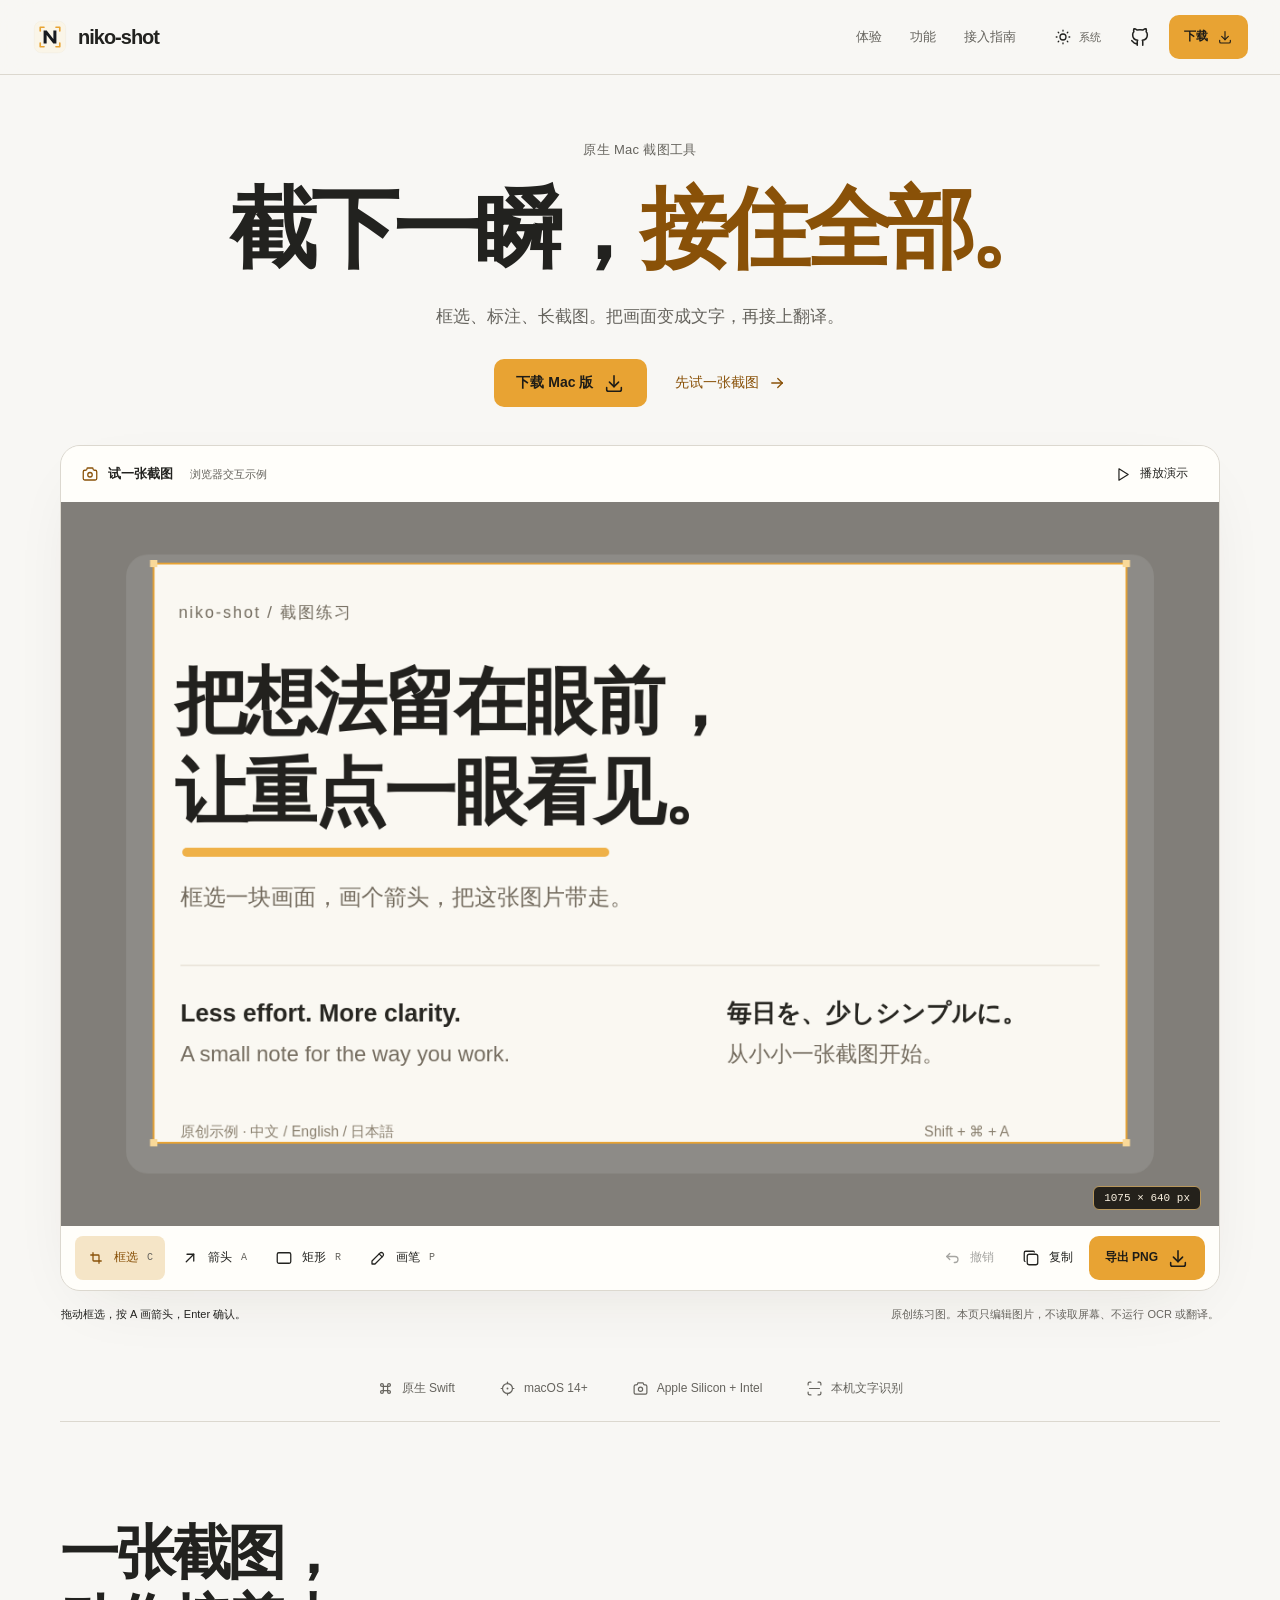
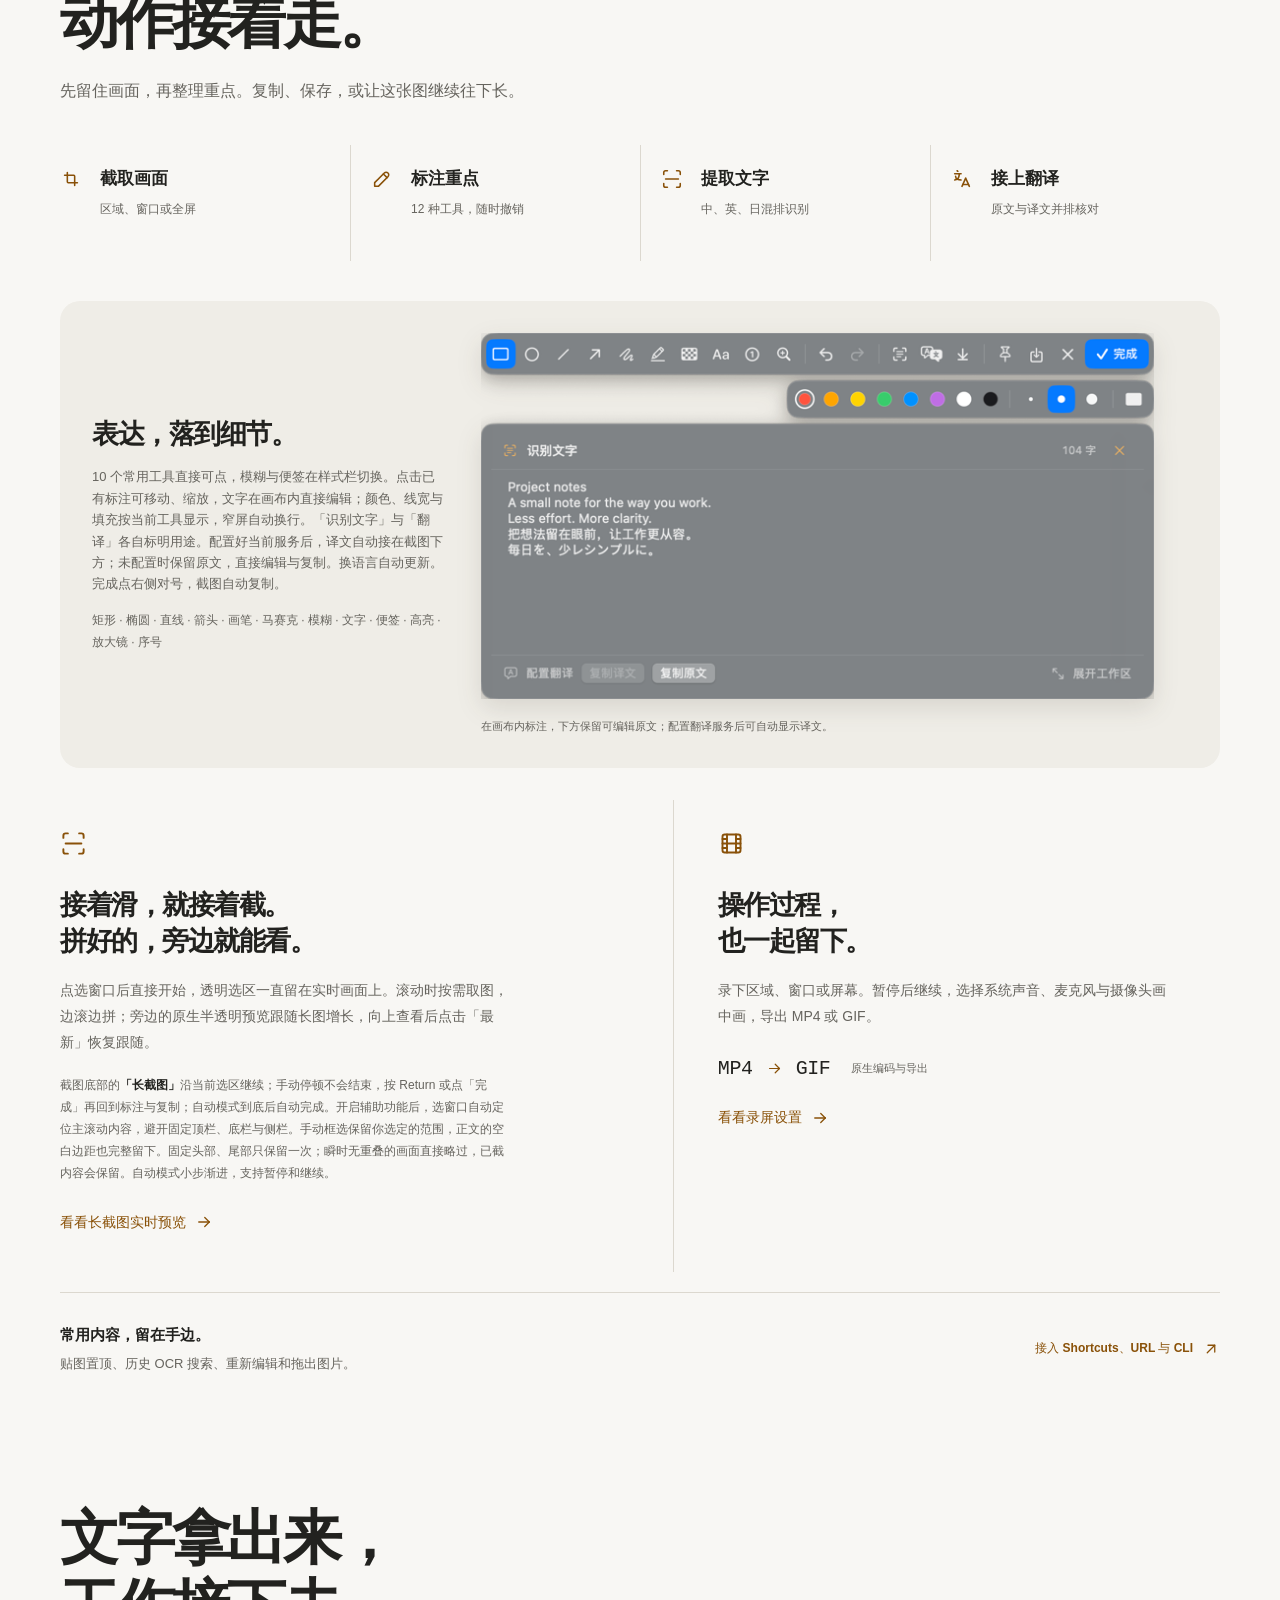
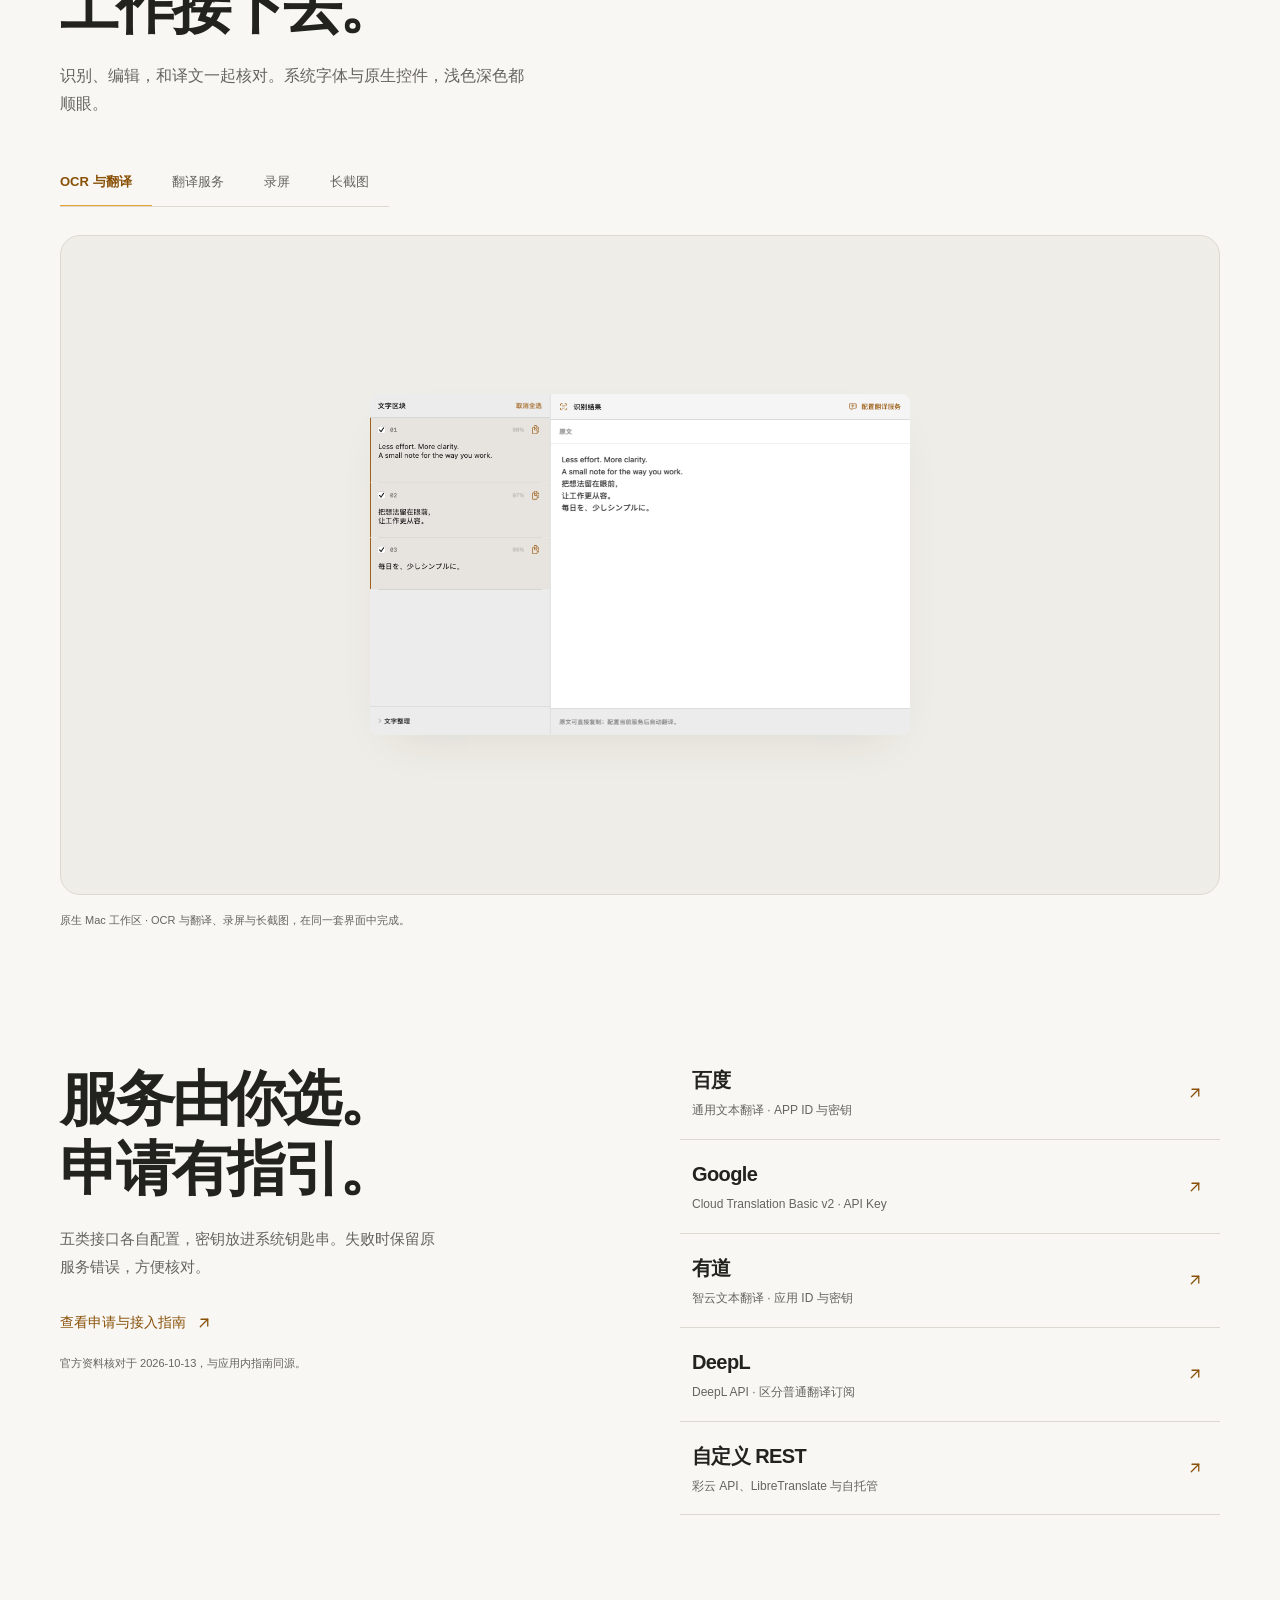
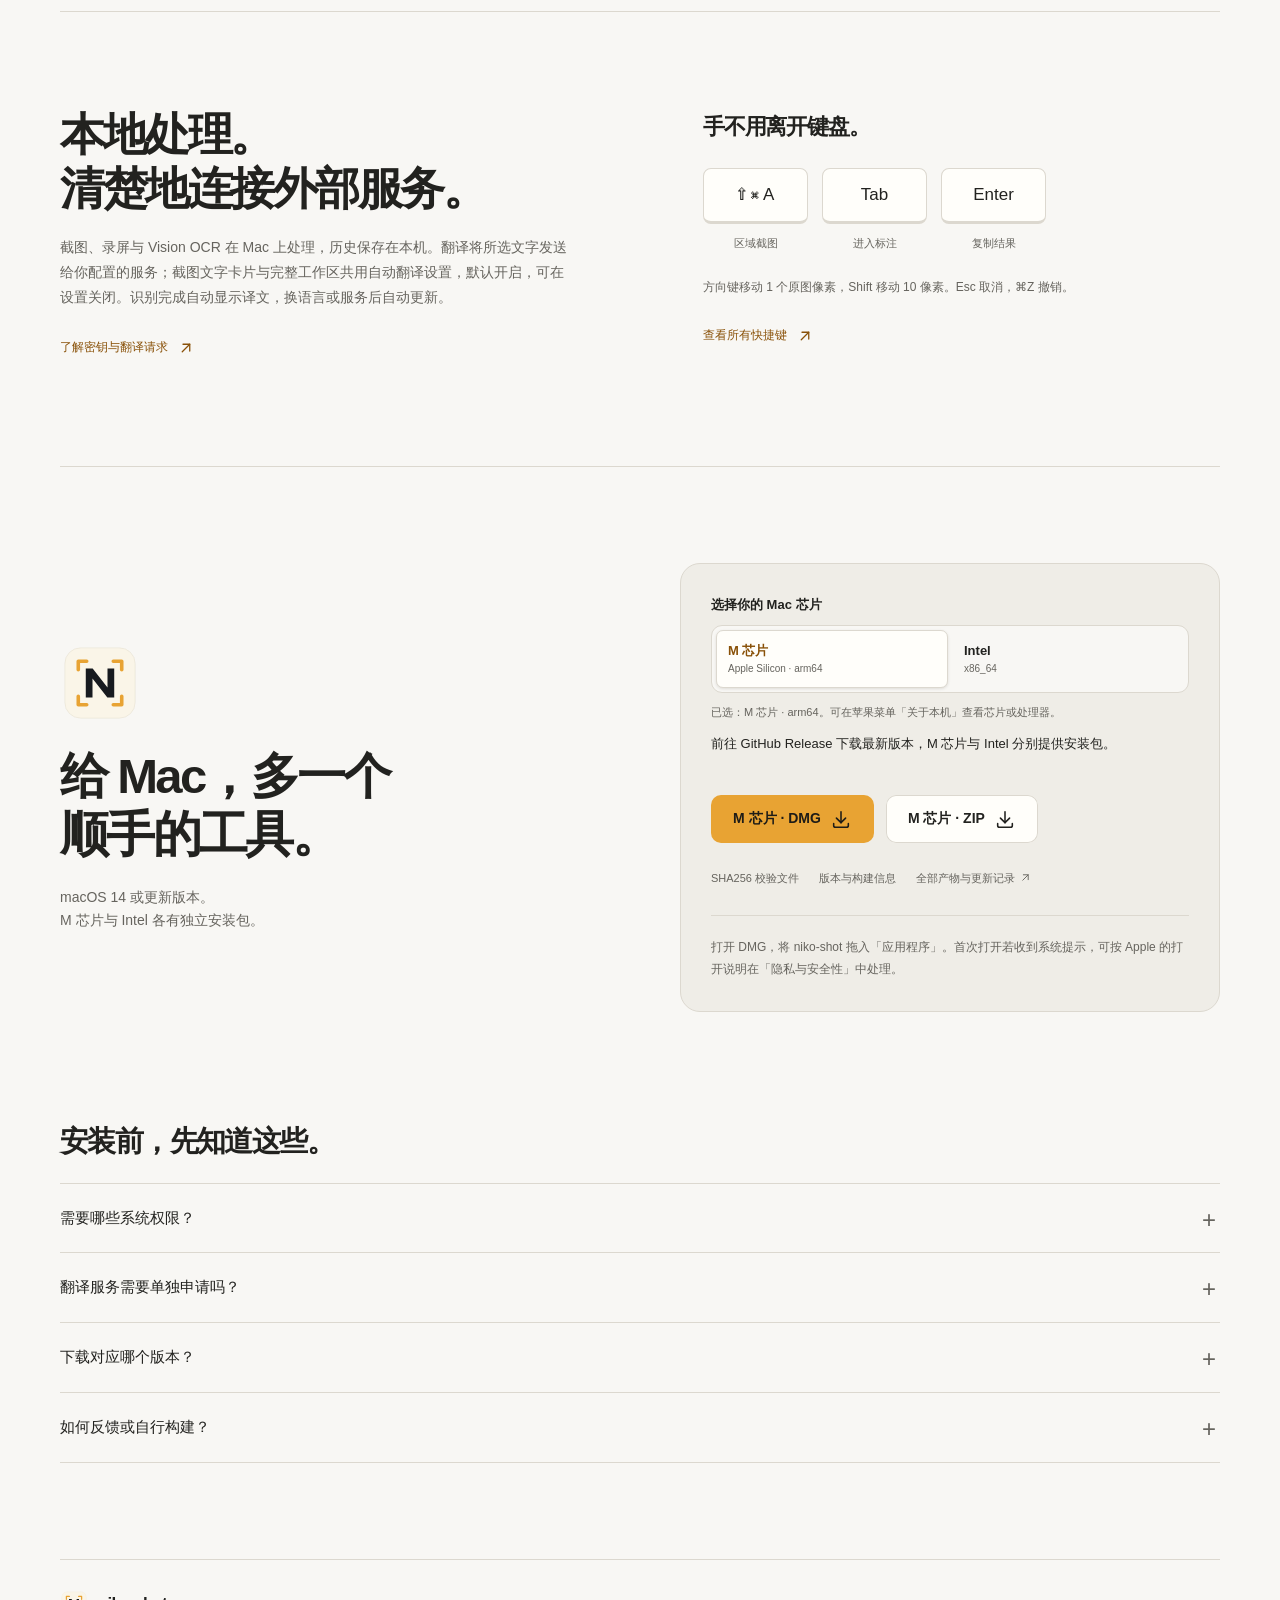
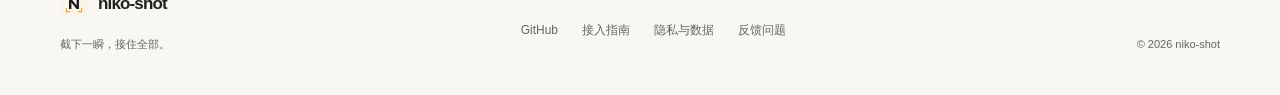
==== commit a63a4d40: "Refine native annotation and rebuild scrolling capture" ====
--- a/website/index.html
+++ b/website/index.html
@@ -33,8 +33,8 @@
     <section class="workflow section shell" id="workflow" aria-labelledby="workflow-title">
       <div class="section-heading reveal"><h2 id="workflow-title">一张截图，<br>动作接着走。</h2><p>先留住画面，再整理重点。复制、保存，或让这张图继续往下长。</p></div>
       <div class="workflow-path reveal" aria-label="截图工作流"><a href="#experience"><svg aria-hidden="true"><use href="assets/icons.svg#crop"></use></svg><strong>截取画面</strong><span>区域、窗口或全屏</span></a><a href="#annotation"><svg aria-hidden="true"><use href="assets/icons.svg#pencil"></use></svg><strong>标注重点</strong><span>12 种工具，随时撤销</span></a><a href="#native-title"><svg aria-hidden="true"><use href="assets/icons.svg#scan"></use></svg><strong>提取文字</strong><span>中、英、日混排识别</span></a><a href="#translation-title"><svg aria-hidden="true"><use href="assets/icons.svg#language"></use></svg><strong>接上翻译</strong><span>原文与译文并排核对</span></a></div>
-      <article class="annotation-feature reveal" id="annotation"><div class="annotation-copy"><h3>表达，落到细节。</h3><p>矩形、直线、箭头和画笔直接可点，撤销、重做清楚可见。「识别文字」与「翻译」各自标明用途。配置好当前服务后，译文自动接在截图下方；未配置时保留原文，直接编辑与复制。换语言自动更新。完成点右侧对号，截图自动复制。</p><p class="feature-detail">矩形 · 椭圆 · 直线 · 箭头 · 画笔 · 马赛克 · 模糊 · 文字 · 便签 · 高亮 · 放大镜 · 序号</p></div><figure class="annotation-preview"><img src="assets/app-screenshot-text.png" srcset="assets/app-screenshot-text-compact.png 464w, assets/app-screenshot-text.png 928w" sizes="(max-width: 720px) calc(100vw - 80px), 673px" width="928" height="756" alt="当前原生截图工具栏与内嵌译文：英文识别完成自动显示中文，原文可切换编辑" loading="lazy"><figcaption>已配置服务，译文自动接上；未配置时直接显示原文。</figcaption></figure></article>
-      <div class="feature-pair"><article class="continuation-feature reveal"><svg class="feature-icon" aria-hidden="true"><use href="assets/icons.svg#scan"></use></svg><h3>接着滑，就接着截。<br>拼好的，旁边就能看。</h3><p>点选窗口后直接开始，透明选区一直留在实时画面上。滚动时按需取图，边滚边拼；旁边的原生半透明预览跟随长图增长，也能切换全图查看。</p><p class="feature-detail">截图底部的<strong>「长截图」</strong>沿当前选区继续；停下后自动收取最后一帧，再回到标注与复制。开启辅助功能后，选窗口自动定位主滚动内容，避开固定顶栏、底栏与侧栏。手动框选保留你选定的范围，正文的空白边距也完整留下。固定头部、尾部只保留一次；瞬时无重叠的画面直接略过，已截内容会保留。自动模式小步渐进，支持暂停和继续。</p><a class="text-link" href="#native-title" data-show-preview="scroll">看看长截图实时预览 <svg aria-hidden="true"><use href="assets/icons.svg#arrow-right"></use></svg></a></article><article class="recording-feature reveal"><svg class="feature-icon" aria-hidden="true"><use href="assets/icons.svg#movie"></use></svg><h3>操作过程，<br>也一起留下。</h3><p>录下区域、窗口或屏幕。暂停后继续，选择系统声音、麦克风与摄像头画中画，导出 MP4 或 GIF。</p><div class="format-line"><span>MP4</span><svg aria-hidden="true"><use href="assets/icons.svg#arrow-right"></use></svg><span>GIF</span><small>原生编码与导出</small></div><a class="text-link" href="#native-title" data-show-preview="recording">看看录屏设置 <svg aria-hidden="true"><use href="assets/icons.svg#arrow-right"></use></svg></a></article></div>
+      <article class="annotation-feature reveal" id="annotation"><div class="annotation-copy"><h3>表达，落到细节。</h3><p>10 个常用工具直接可点，模糊与便签在样式栏切换。点击已有标注可移动、缩放，文字在画布内直接编辑；颜色、线宽与填充按当前工具显示，窄屏自动换行。「识别文字」与「翻译」各自标明用途。配置好当前服务后，译文自动接在截图下方；未配置时保留原文，直接编辑与复制。换语言自动更新。完成点右侧对号，截图自动复制。</p><p class="feature-detail">矩形 · 椭圆 · 直线 · 箭头 · 画笔 · 马赛克 · 模糊 · 文字 · 便签 · 高亮 · 放大镜 · 序号</p></div><figure class="annotation-preview"><img src="assets/app-screenshot-text.png" srcset="assets/app-screenshot-text-compact.png 684w, assets/app-screenshot-text.png 1368w" sizes="(max-width: 720px) calc(100vw - 80px), 673px" width="1368" height="744" alt="新版原生截图工具栏、按需显示的样式栏与可编辑 OCR 原文" loading="lazy"><figcaption>在画布内标注，下方保留可编辑原文；配置翻译服务后可自动显示译文。</figcaption></figure></article>
+      <div class="feature-pair"><article class="continuation-feature reveal"><svg class="feature-icon" aria-hidden="true"><use href="assets/icons.svg#scan"></use></svg><h3>接着滑，就接着截。<br>拼好的，旁边就能看。</h3><p>点选窗口后直接开始，透明选区一直留在实时画面上。滚动时按需取图，边滚边拼；旁边的原生半透明预览跟随长图增长，向上查看后点击「最新」恢复跟随。</p><p class="feature-detail">截图底部的<strong>「长截图」</strong>沿当前选区继续；手动停顿不会结束，按 Return 或点「完成」再回到标注与复制；自动模式到底后自动完成。开启辅助功能后，选窗口自动定位主滚动内容，避开固定顶栏、底栏与侧栏。手动框选保留你选定的范围，正文的空白边距也完整留下。固定头部、尾部只保留一次；瞬时无重叠的画面直接略过，已截内容会保留。自动模式小步渐进，支持暂停和继续。</p><a class="text-link" href="#native-title" data-show-preview="scroll">看看长截图实时预览 <svg aria-hidden="true"><use href="assets/icons.svg#arrow-right"></use></svg></a></article><article class="recording-feature reveal"><svg class="feature-icon" aria-hidden="true"><use href="assets/icons.svg#movie"></use></svg><h3>操作过程，<br>也一起留下。</h3><p>录下区域、窗口或屏幕。暂停后继续，选择系统声音、麦克风与摄像头画中画，导出 MP4 或 GIF。</p><div class="format-line"><span>MP4</span><svg aria-hidden="true"><use href="assets/icons.svg#arrow-right"></use></svg><span>GIF</span><small>原生编码与导出</small></div><a class="text-link" href="#native-title" data-show-preview="recording">看看录屏设置 <svg aria-hidden="true"><use href="assets/icons.svg#arrow-right"></use></svg></a></article></div>
       <div class="utility-row reveal"><p><strong>常用内容，留在手边。</strong>贴图置顶、历史 OCR 搜索、重新编辑和拖出图片。</p><a class="text-link" href="https://github.com/baogutang/niko-shot#shortcutsurl-与命令行">接入 Shortcuts、URL 与 CLI <svg aria-hidden="true"><use href="assets/icons.svg#arrow-up-right"></use></svg></a></div>
     </section>
     <section class="native-section section shell" aria-labelledby="native-title">
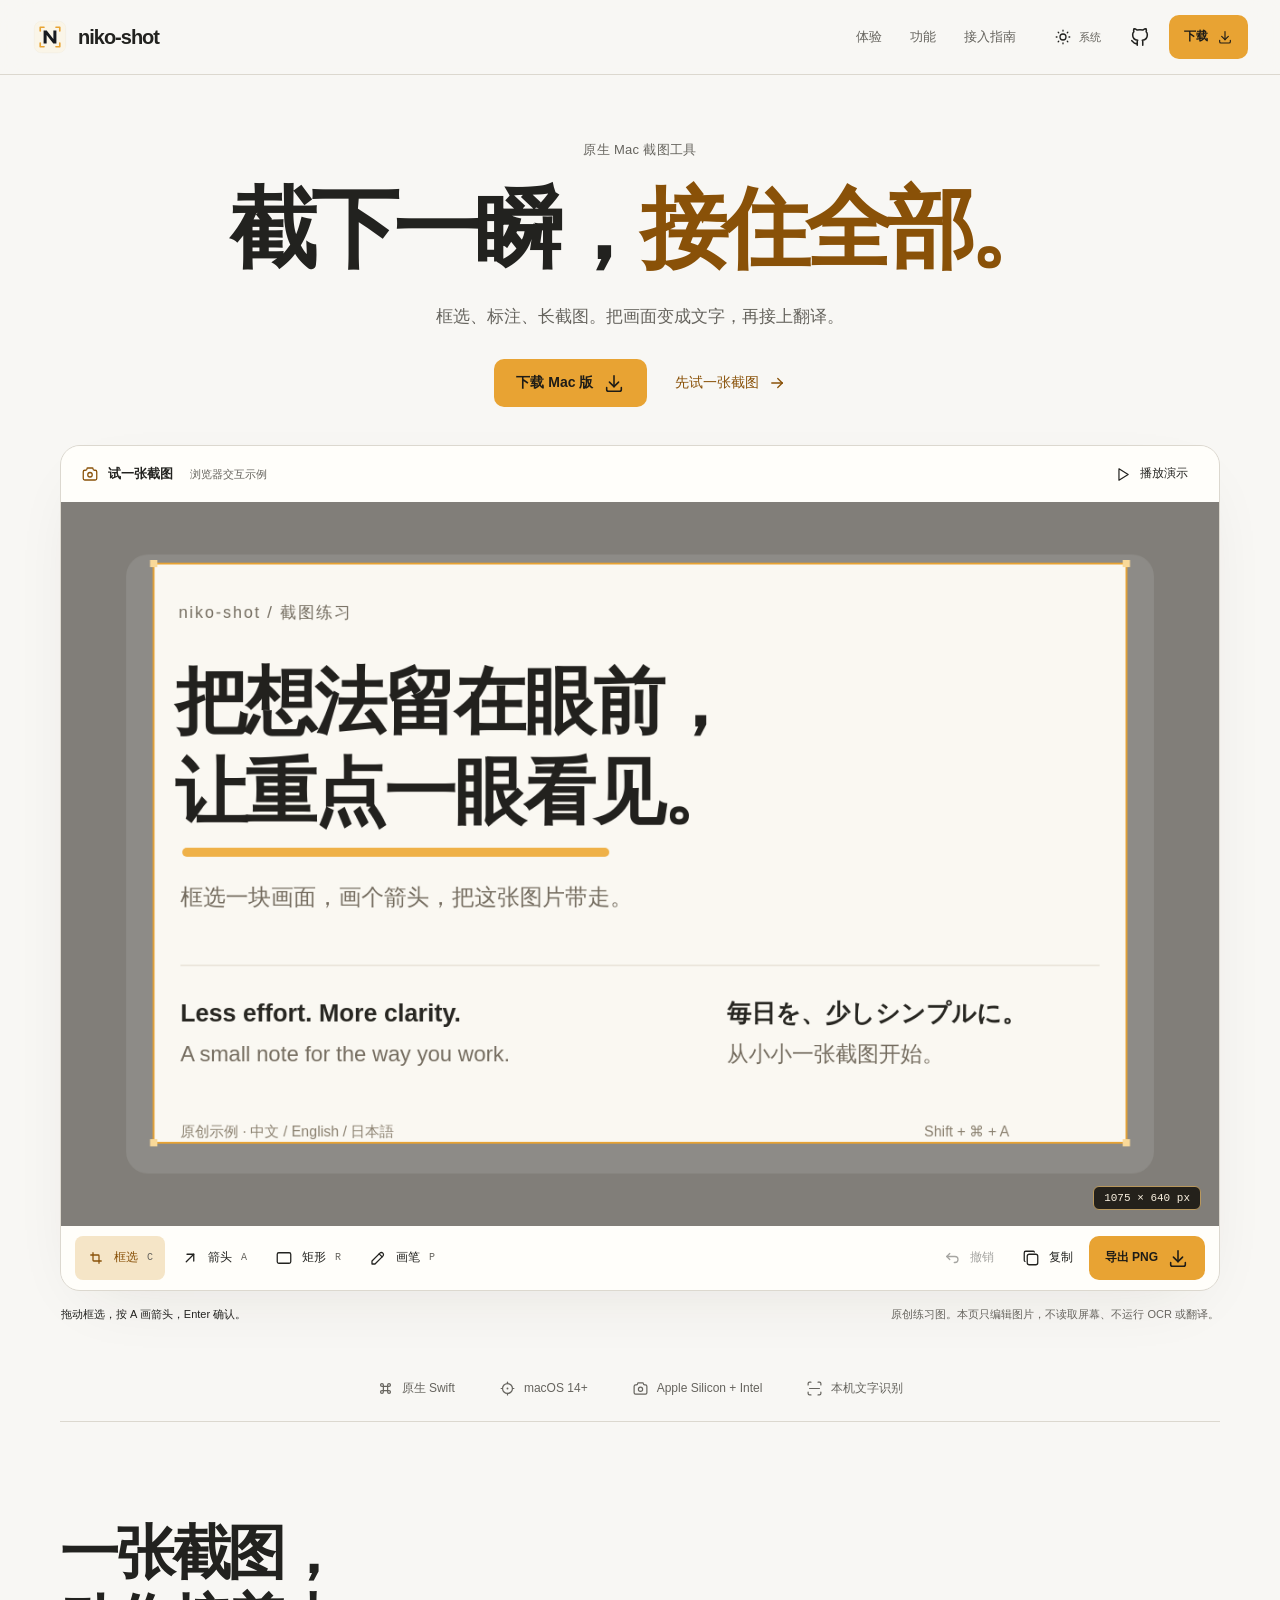
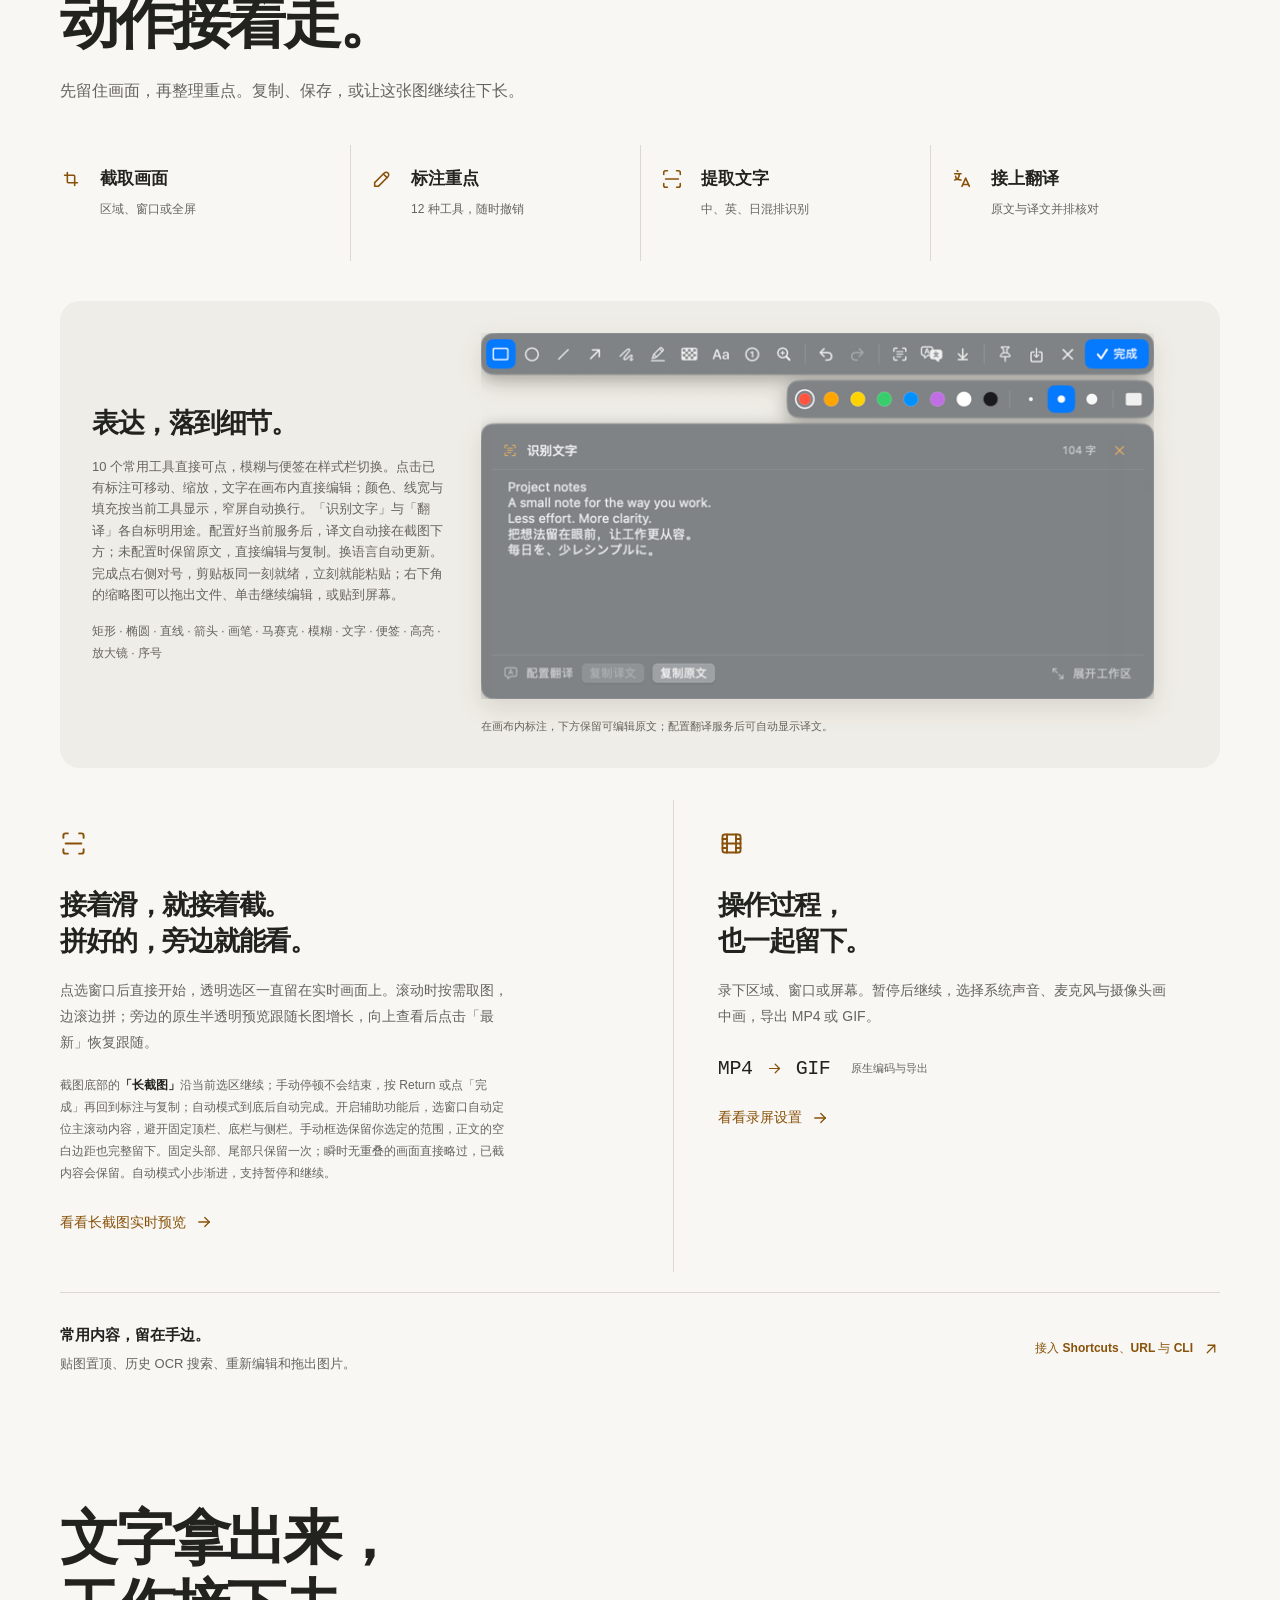
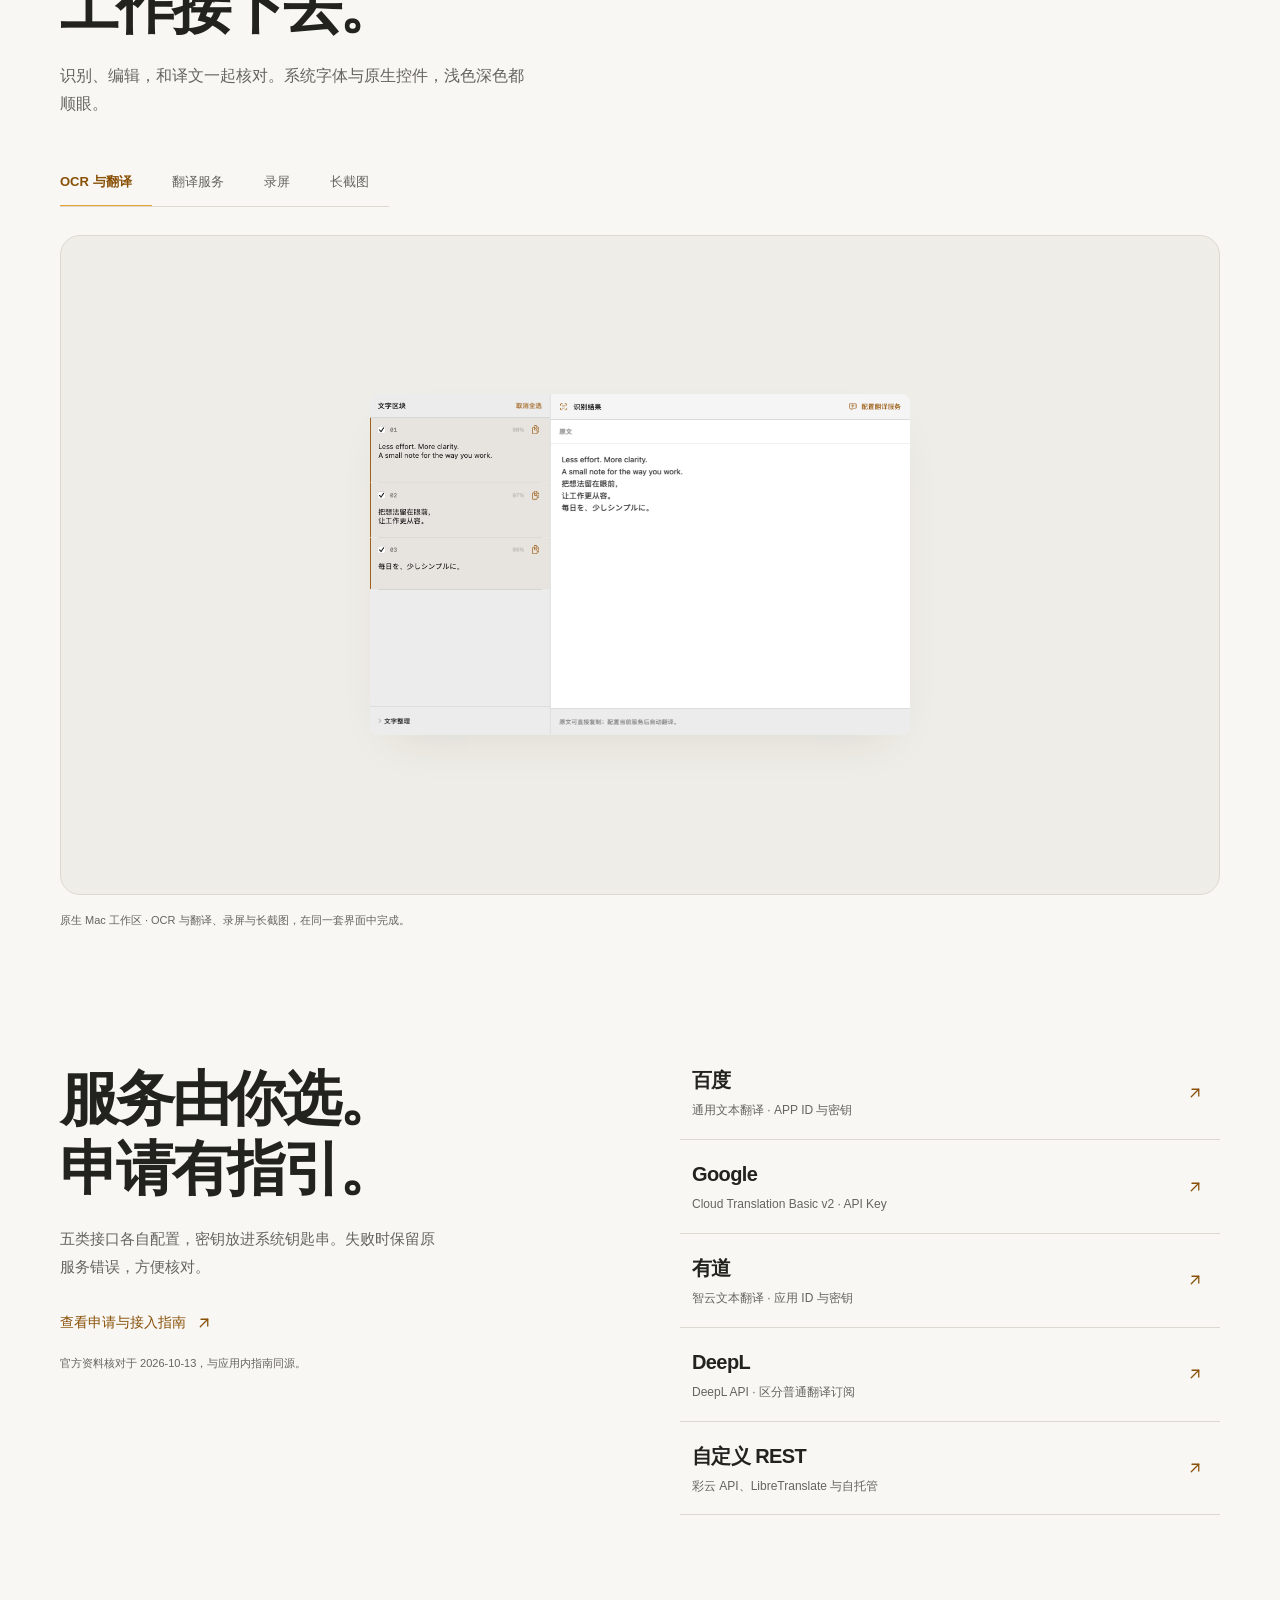
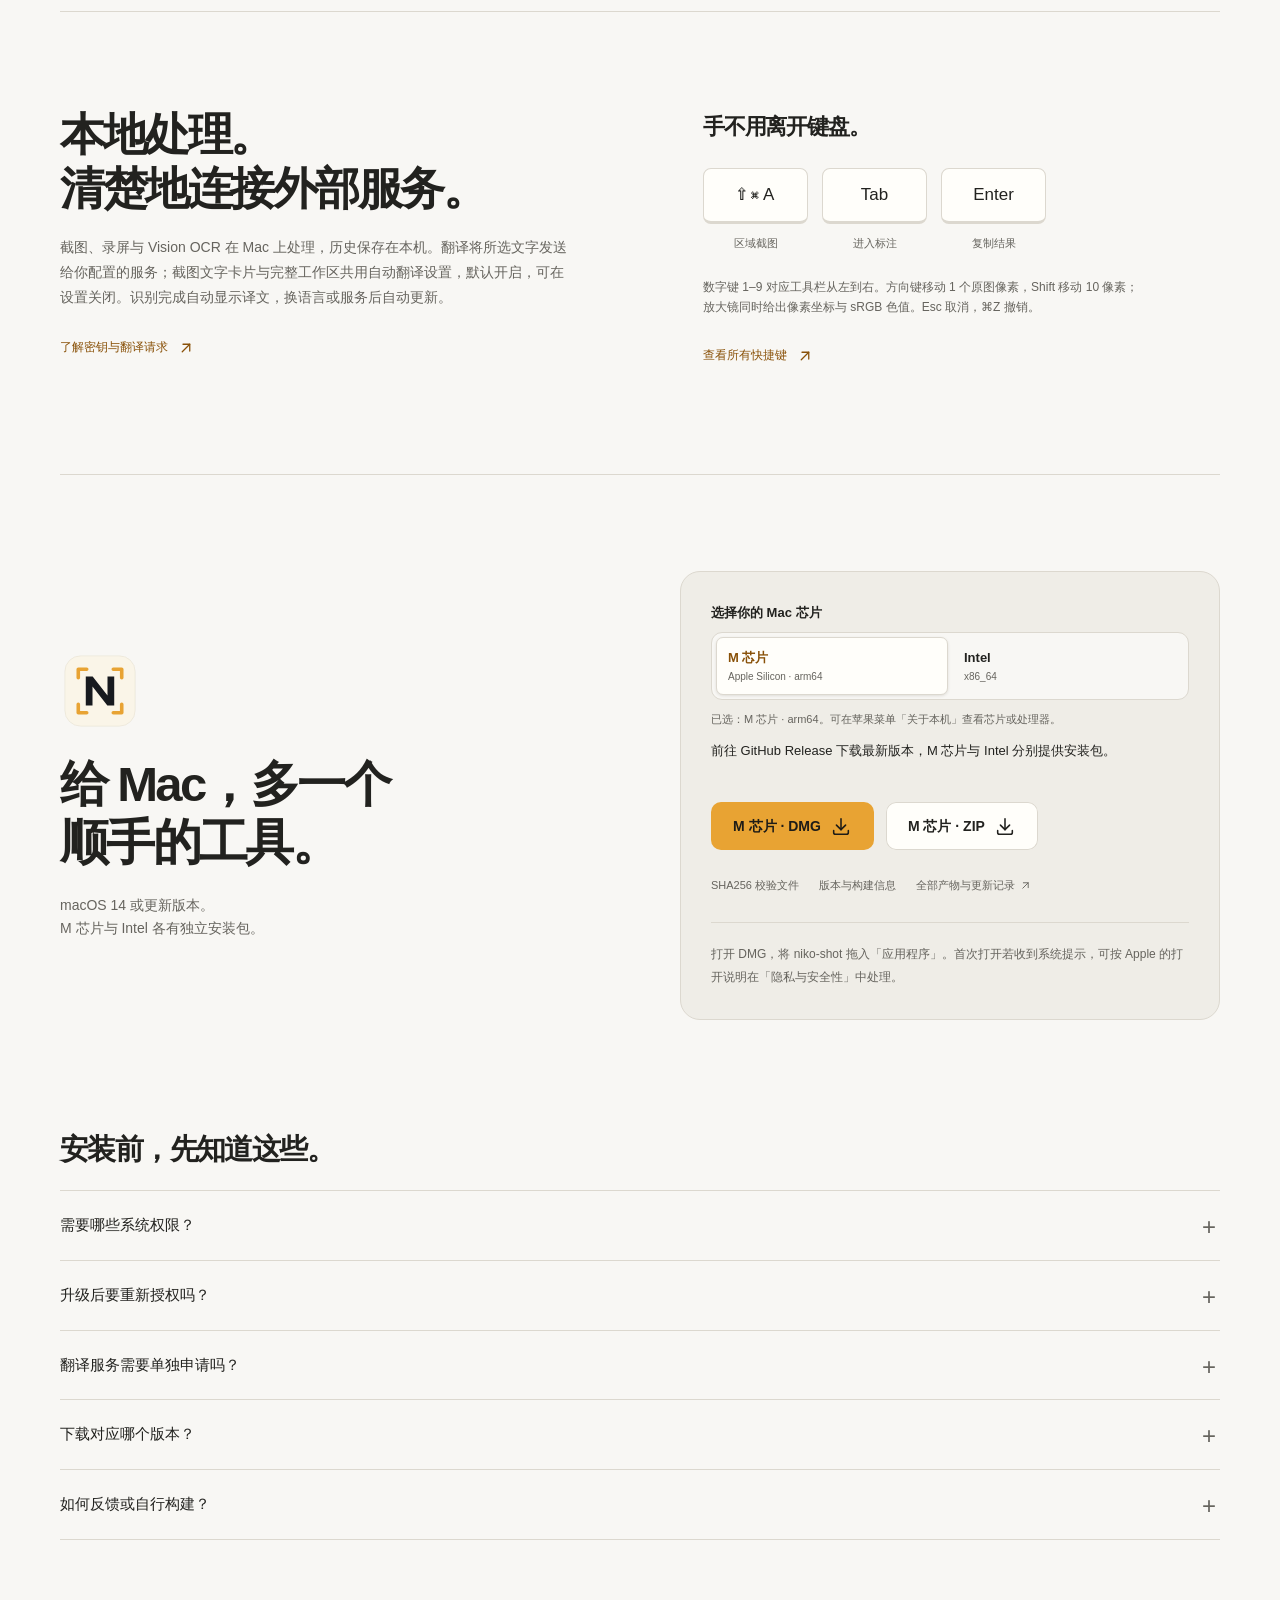
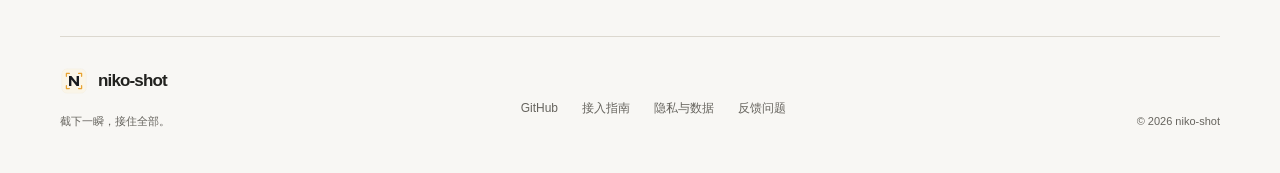
==== commit 14f96d96: "feat: instant clipboard, capture thumbnail and stable signing (0.3.0) - Releases are signed with the" ====
--- a/website/index.html
+++ b/website/index.html
@@ -33,7 +33,7 @@
     <section class="workflow section shell" id="workflow" aria-labelledby="workflow-title">
       <div class="section-heading reveal"><h2 id="workflow-title">一张截图，<br>动作接着走。</h2><p>先留住画面，再整理重点。复制、保存，或让这张图继续往下长。</p></div>
       <div class="workflow-path reveal" aria-label="截图工作流"><a href="#experience"><svg aria-hidden="true"><use href="assets/icons.svg#crop"></use></svg><strong>截取画面</strong><span>区域、窗口或全屏</span></a><a href="#annotation"><svg aria-hidden="true"><use href="assets/icons.svg#pencil"></use></svg><strong>标注重点</strong><span>12 种工具，随时撤销</span></a><a href="#native-title"><svg aria-hidden="true"><use href="assets/icons.svg#scan"></use></svg><strong>提取文字</strong><span>中、英、日混排识别</span></a><a href="#translation-title"><svg aria-hidden="true"><use href="assets/icons.svg#language"></use></svg><strong>接上翻译</strong><span>原文与译文并排核对</span></a></div>
-      <article class="annotation-feature reveal" id="annotation"><div class="annotation-copy"><h3>表达，落到细节。</h3><p>10 个常用工具直接可点，模糊与便签在样式栏切换。点击已有标注可移动、缩放，文字在画布内直接编辑；颜色、线宽与填充按当前工具显示，窄屏自动换行。「识别文字」与「翻译」各自标明用途。配置好当前服务后，译文自动接在截图下方；未配置时保留原文，直接编辑与复制。换语言自动更新。完成点右侧对号，截图自动复制。</p><p class="feature-detail">矩形 · 椭圆 · 直线 · 箭头 · 画笔 · 马赛克 · 模糊 · 文字 · 便签 · 高亮 · 放大镜 · 序号</p></div><figure class="annotation-preview"><img src="assets/app-screenshot-text.png" srcset="assets/app-screenshot-text-compact.png 684w, assets/app-screenshot-text.png 1368w" sizes="(max-width: 720px) calc(100vw - 80px), 673px" width="1368" height="744" alt="新版原生截图工具栏、按需显示的样式栏与可编辑 OCR 原文" loading="lazy"><figcaption>在画布内标注，下方保留可编辑原文；配置翻译服务后可自动显示译文。</figcaption></figure></article>
+      <article class="annotation-feature reveal" id="annotation"><div class="annotation-copy"><h3>表达，落到细节。</h3><p>10 个常用工具直接可点，模糊与便签在样式栏切换。点击已有标注可移动、缩放，文字在画布内直接编辑；颜色、线宽与填充按当前工具显示，窄屏自动换行。「识别文字」与「翻译」各自标明用途。配置好当前服务后，译文自动接在截图下方；未配置时保留原文，直接编辑与复制。换语言自动更新。完成点右侧对号，剪贴板同一刻就绪，立刻就能粘贴；右下角的缩略图可以拖出文件、单击继续编辑，或贴到屏幕。</p><p class="feature-detail">矩形 · 椭圆 · 直线 · 箭头 · 画笔 · 马赛克 · 模糊 · 文字 · 便签 · 高亮 · 放大镜 · 序号</p></div><figure class="annotation-preview"><img src="assets/app-screenshot-text.png" srcset="assets/app-screenshot-text-compact.png 684w, assets/app-screenshot-text.png 1368w" sizes="(max-width: 720px) calc(100vw - 80px), 673px" width="1368" height="744" alt="新版原生截图工具栏、按需显示的样式栏与可编辑 OCR 原文" loading="lazy"><figcaption>在画布内标注，下方保留可编辑原文；配置翻译服务后可自动显示译文。</figcaption></figure></article>
       <div class="feature-pair"><article class="continuation-feature reveal"><svg class="feature-icon" aria-hidden="true"><use href="assets/icons.svg#scan"></use></svg><h3>接着滑，就接着截。<br>拼好的，旁边就能看。</h3><p>点选窗口后直接开始，透明选区一直留在实时画面上。滚动时按需取图，边滚边拼；旁边的原生半透明预览跟随长图增长，向上查看后点击「最新」恢复跟随。</p><p class="feature-detail">截图底部的<strong>「长截图」</strong>沿当前选区继续；手动停顿不会结束，按 Return 或点「完成」再回到标注与复制；自动模式到底后自动完成。开启辅助功能后，选窗口自动定位主滚动内容，避开固定顶栏、底栏与侧栏。手动框选保留你选定的范围，正文的空白边距也完整留下。固定头部、尾部只保留一次；瞬时无重叠的画面直接略过，已截内容会保留。自动模式小步渐进，支持暂停和继续。</p><a class="text-link" href="#native-title" data-show-preview="scroll">看看长截图实时预览 <svg aria-hidden="true"><use href="assets/icons.svg#arrow-right"></use></svg></a></article><article class="recording-feature reveal"><svg class="feature-icon" aria-hidden="true"><use href="assets/icons.svg#movie"></use></svg><h3>操作过程，<br>也一起留下。</h3><p>录下区域、窗口或屏幕。暂停后继续，选择系统声音、麦克风与摄像头画中画，导出 MP4 或 GIF。</p><div class="format-line"><span>MP4</span><svg aria-hidden="true"><use href="assets/icons.svg#arrow-right"></use></svg><span>GIF</span><small>原生编码与导出</small></div><a class="text-link" href="#native-title" data-show-preview="recording">看看录屏设置 <svg aria-hidden="true"><use href="assets/icons.svg#arrow-right"></use></svg></a></article></div>
       <div class="utility-row reveal"><p><strong>常用内容，留在手边。</strong>贴图置顶、历史 OCR 搜索、重新编辑和拖出图片。</p><a class="text-link" href="https://github.com/baogutang/niko-shot#shortcutsurl-与命令行">接入 Shortcuts、URL 与 CLI <svg aria-hidden="true"><use href="assets/icons.svg#arrow-up-right"></use></svg></a></div>
     </section>
@@ -43,7 +43,7 @@
       <figure class="native-preview reveal" id="native-preview" role="tabpanel" aria-labelledby="tab-ocr"><div class="native-image-wrap"><img id="native-image" src="assets/app-ocr.png" srcset="assets/app-ocr-compact.png 980w, assets/app-ocr.png 1960w" sizes="(max-width: 720px) calc(100vw - 60px), (max-width: 980px) calc(100vw - 108px), 1080px" width="1960" height="1240" alt="当前原生 OCR 窗口，左侧勾选编辑文字；未配置翻译时右侧直接显示原文" loading="lazy"></div><figcaption>原生 Mac 工作区 · OCR 与翻译、录屏与长截图，在同一套界面中完成。</figcaption></figure>
     </section>
     <section class="translation-section section shell" aria-labelledby="translation-title"><div class="translation-heading reveal"><h2 id="translation-title">服务由你选。<br>申请有指引。</h2><p>五类接口各自配置，密钥放进系统钥匙串。失败时保留原服务错误，方便核对。</p><a class="text-link" href="guide.html">查看申请与接入指南 <svg aria-hidden="true"><use href="assets/icons.svg#arrow-up-right"></use></svg></a><p class="source-note">官方资料核对于 2026-10-13，与应用内指南同源。</p></div><div class="provider-links reveal" aria-label="五类翻译服务"><a href="guide.html#baidu"><span>百度</span><small>通用文本翻译 · APP ID 与密钥</small><svg aria-hidden="true"><use href="assets/icons.svg#arrow-up-right"></use></svg></a><a href="guide.html#google"><span>Google</span><small>Cloud Translation Basic v2 · API Key</small><svg aria-hidden="true"><use href="assets/icons.svg#arrow-up-right"></use></svg></a><a href="guide.html#youdao"><span>有道</span><small>智云文本翻译 · 应用 ID 与密钥</small><svg aria-hidden="true"><use href="assets/icons.svg#arrow-up-right"></use></svg></a><a href="guide.html#deepl"><span>DeepL</span><small>DeepL API · 区分普通翻译订阅</small><svg aria-hidden="true"><use href="assets/icons.svg#arrow-up-right"></use></svg></a><a href="guide.html#custom"><span>自定义 REST</span><small>彩云 API、LibreTranslate 与自托管</small><svg aria-hidden="true"><use href="assets/icons.svg#arrow-up-right"></use></svg></a></div></section>
-    <section class="privacy-section section shell" id="privacy" aria-labelledby="privacy-title"><div class="section-heading reveal"><h2 id="privacy-title">本地处理。<br>清楚地连接外部服务。</h2><p>截图、录屏与 Vision OCR 在 Mac 上处理，历史保存在本机。翻译将所选文字发送给你配置的服务；截图文字卡片与完整工作区共用自动翻译设置，默认开启，可在设置关闭。识别完成自动显示译文，换语言或服务后自动更新。</p><a class="text-link" href="https://github.com/baogutang/niko-shot/blob/main/docs/TRANSLATION.md">了解密钥与翻译请求 <svg aria-hidden="true"><use href="assets/icons.svg#arrow-up-right"></use></svg></a></div><div class="keyboard-guide reveal"><h3>手不用离开键盘。</h3><div class="keyboard-flow" aria-label="键盘操作流程"><div><kbd>⇧ ⌘ A</kbd><span>区域截图</span></div><div><kbd>Tab</kbd><span>进入标注</span></div><div><kbd>Enter</kbd><span>复制结果</span></div></div><p>方向键移动 1 个原图像素，Shift 移动 10 像素。Esc 取消，⌘Z 撤销。</p><a class="text-link" href="https://github.com/baogutang/niko-shot#快捷键">查看所有快捷键 <svg aria-hidden="true"><use href="assets/icons.svg#arrow-up-right"></use></svg></a></div></section>
+    <section class="privacy-section section shell" id="privacy" aria-labelledby="privacy-title"><div class="section-heading reveal"><h2 id="privacy-title">本地处理。<br>清楚地连接外部服务。</h2><p>截图、录屏与 Vision OCR 在 Mac 上处理，历史保存在本机。翻译将所选文字发送给你配置的服务；截图文字卡片与完整工作区共用自动翻译设置，默认开启，可在设置关闭。识别完成自动显示译文，换语言或服务后自动更新。</p><a class="text-link" href="https://github.com/baogutang/niko-shot/blob/main/docs/TRANSLATION.md">了解密钥与翻译请求 <svg aria-hidden="true"><use href="assets/icons.svg#arrow-up-right"></use></svg></a></div><div class="keyboard-guide reveal"><h3>手不用离开键盘。</h3><div class="keyboard-flow" aria-label="键盘操作流程"><div><kbd>⇧ ⌘ A</kbd><span>区域截图</span></div><div><kbd>Tab</kbd><span>进入标注</span></div><div><kbd>Enter</kbd><span>复制结果</span></div></div><p>数字键 1–9 对应工具栏从左到右。方向键移动 1 个原图像素，Shift 移动 10 像素；放大镜同时给出像素坐标与 sRGB 色值。Esc 取消，⌘Z 撤销。</p><a class="text-link" href="https://github.com/baogutang/niko-shot#快捷键">查看所有快捷键 <svg aria-hidden="true"><use href="assets/icons.svg#arrow-up-right"></use></svg></a></div></section>
     <section class="download-section section shell" id="download" aria-labelledby="download-title">
       <div class="download-identity reveal"><img src="assets/niko-mark.svg" width="80" height="80" alt="niko-shot 的 N 字取景框标识"><h2 id="download-title">给 Mac，多一个<br>顺手的工具。</h2><p>macOS 14 或更新版本。<br>M 芯片与 Intel 各有独立安装包。</p></div>
       <div class="download-panel reveal">
@@ -71,7 +71,7 @@
         <p class="install-note">打开 DMG，将 niko-shot 拖入「应用程序」。首次打开若收到系统提示，可按 <a href="https://support.apple.com/zh-cn/102445">Apple 的打开说明</a>在「隐私与安全性」中处理。</p>
       </div>
     </section>
-    <section class="faq-section section shell" aria-labelledby="faq-title"><h2 id="faq-title" class="reveal">安装前，先知道这些。</h2><div class="faq-list reveal"><details><summary>需要哪些系统权限？</summary><p>截图和录屏需要屏幕录制权限。麦克风、摄像头在启用对应录屏功能时使用；自动滚动按需使用辅助功能权限。应用内提供申请与检查入口，不申请输入监控。</p></details><details><summary>翻译服务需要单独申请吗？</summary><p>需要。应用直连你的 API 服务，不附带共享密钥。各家申请、计费和凭据类型不同，请查看 <a href="guide.html">官方接入指南</a>。未启用认证的自托管 LibreTranslate 可免密配置。</p></details><details><summary>下载对应哪个版本？</summary><p>下载入口指向最新正式 Release。M 芯片与 Intel 分别提供 DMG 和 ZIP，请选择与你的 Mac 芯片对应的版本。更新记录、文件校验与构建信息可在同一发布页查看。</p></details><details><summary>如何反馈或自行构建？</summary><p>在 <a href="https://github.com/baogutang/niko-shot/issues">GitHub Issues</a> 提交系统版本、复现步骤与脱敏示例。构建使用 Xcode 和 XcodeGen，详见 <a href="https://github.com/baogutang/niko-shot#开发与构建">README</a>；<a href="https://github.com/baogutang/niko-shot/actions/workflows/build.yml">Actions</a> 保留自动构建结果。</p></details></div></section>
+    <section class="faq-section section shell" aria-labelledby="faq-title"><h2 id="faq-title" class="reveal">安装前，先知道这些。</h2><div class="faq-list reveal"><details><summary>需要哪些系统权限？</summary><p>截图和录屏需要屏幕录制权限。麦克风、摄像头在启用对应录屏功能时使用；自动滚动按需使用辅助功能权限。应用内提供申请与检查入口，不申请输入监控。</p></details><details><summary>升级后要重新授权吗？</summary><p>不用。从 0.3.0 起，正式版用固定的 NIKO 证书签名，macOS 把「屏幕录制」「辅助功能」授权记在这张证书上，之后每次升级都会保留。从 0.2.x 升级到 0.3.0 时需要再授权一次。项目没有 Apple 开发者账号，安装包未经 Apple 公证，首次打开下载的应用时系统仍会询问一次。</p></details><details><summary>翻译服务需要单独申请吗？</summary><p>需要。应用直连你的 API 服务，不附带共享密钥。各家申请、计费和凭据类型不同，请查看 <a href="guide.html">官方接入指南</a>。未启用认证的自托管 LibreTranslate 可免密配置。</p></details><details><summary>下载对应哪个版本？</summary><p>下载入口指向最新正式 Release。M 芯片与 Intel 分别提供 DMG 和 ZIP，请选择与你的 Mac 芯片对应的版本。更新记录、文件校验与构建信息可在同一发布页查看。</p></details><details><summary>如何反馈或自行构建？</summary><p>在 <a href="https://github.com/baogutang/niko-shot/issues">GitHub Issues</a> 提交系统版本、复现步骤与脱敏示例。构建使用 Xcode 和 XcodeGen，详见 <a href="https://github.com/baogutang/niko-shot#开发与构建">README</a>；<a href="https://github.com/baogutang/niko-shot/actions/workflows/build.yml">Actions</a> 保留自动构建结果。</p></details></div></section>
   </main>
   <footer class="site-footer shell"><div><a class="wordmark" href="./"><img src="assets/niko-mark.svg" alt="" width="28" height="28"><span>niko-shot</span></a><p>截下一瞬，接住全部。</p></div><div class="footer-links"><a href="https://github.com/baogutang/niko-shot">GitHub</a><a href="guide.html">接入指南</a><a href="#privacy">隐私与数据</a><a href="https://github.com/baogutang/niko-shot/issues">反馈问题</a></div><small>© 2026 niko-shot</small></footer>
 </body>
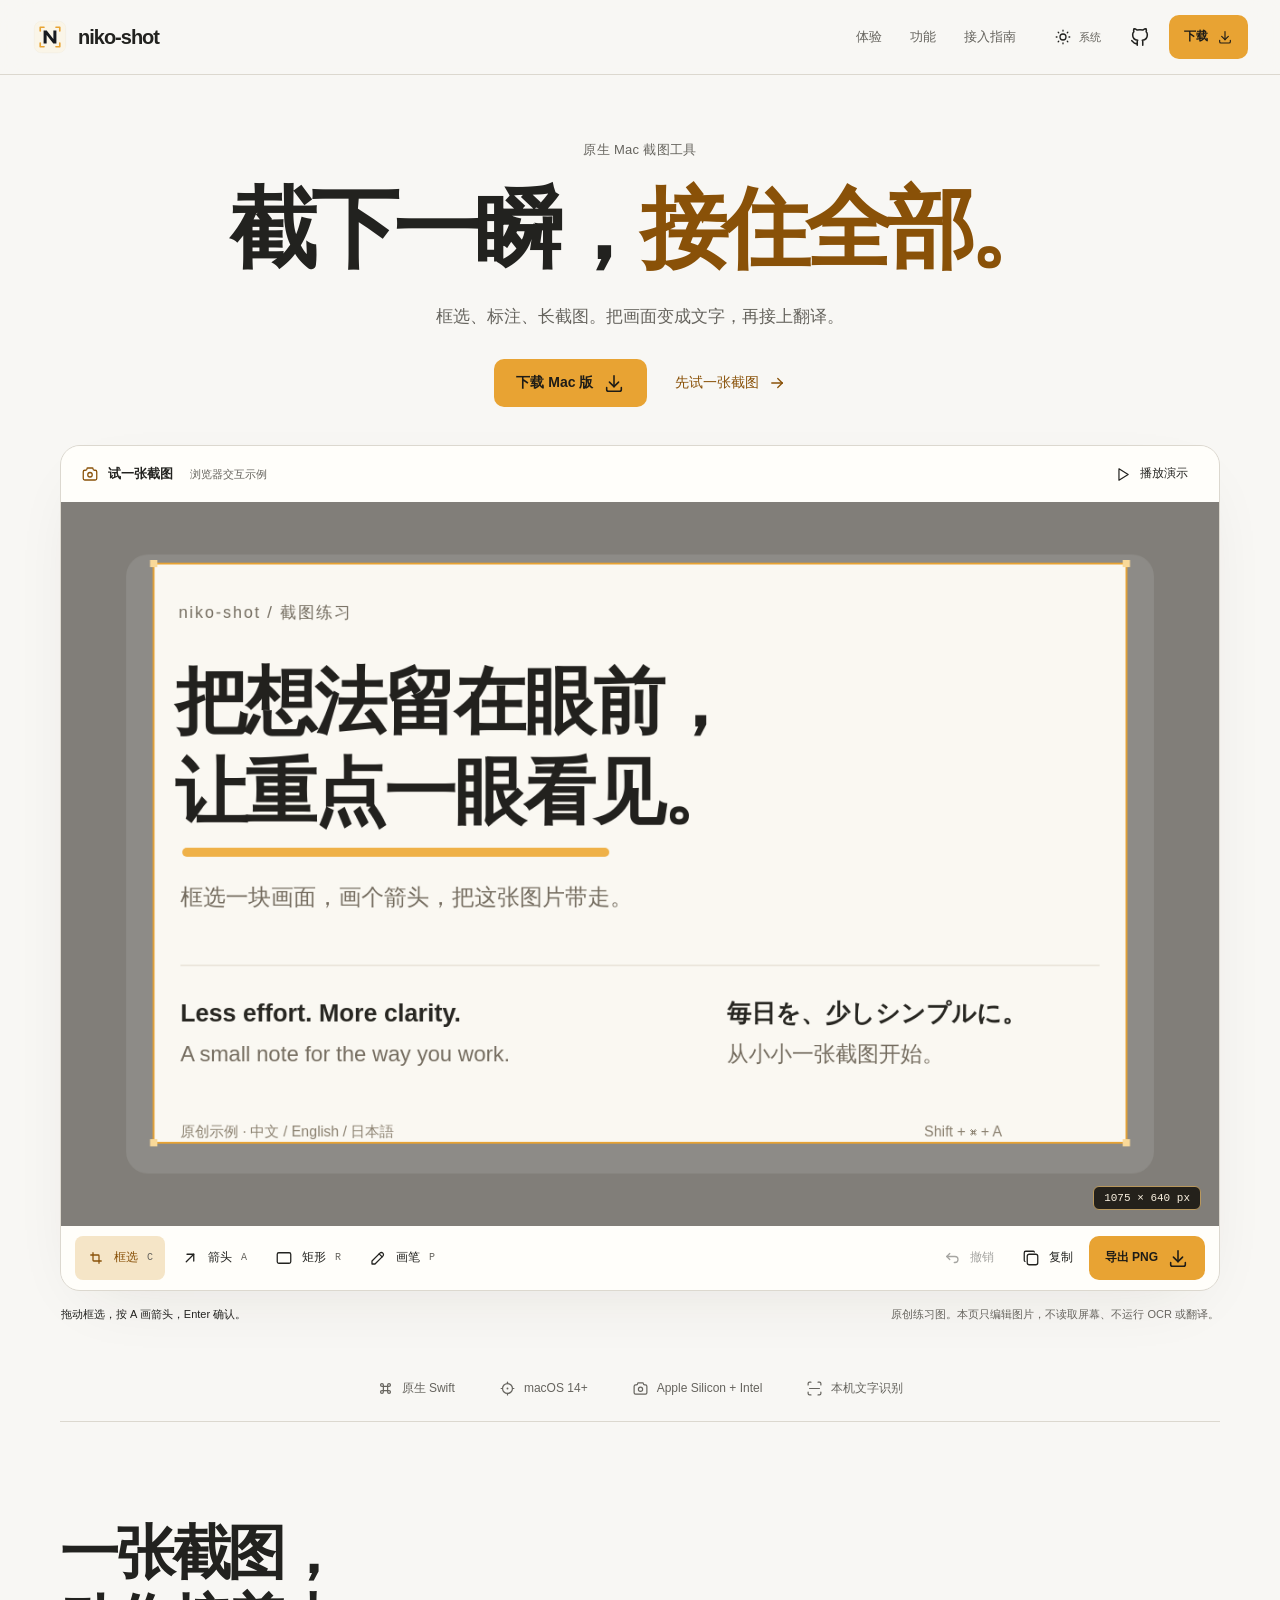
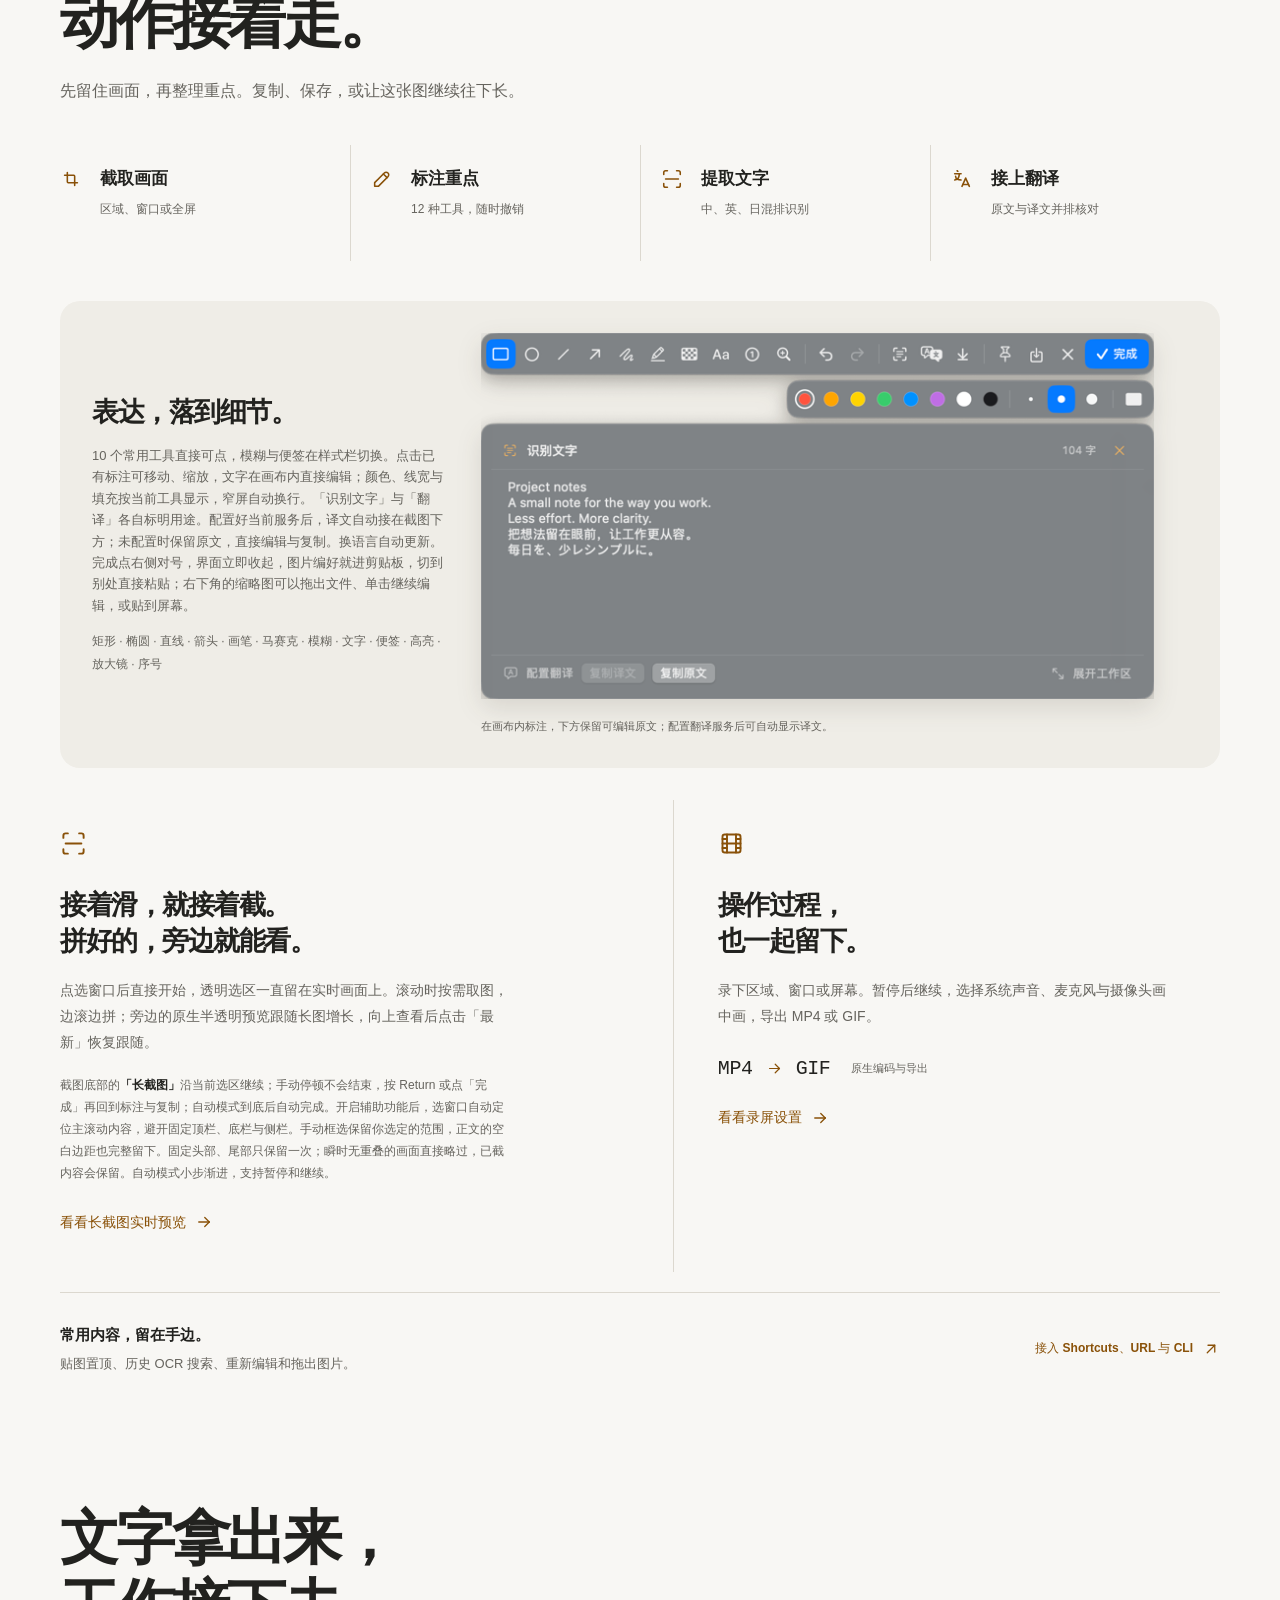
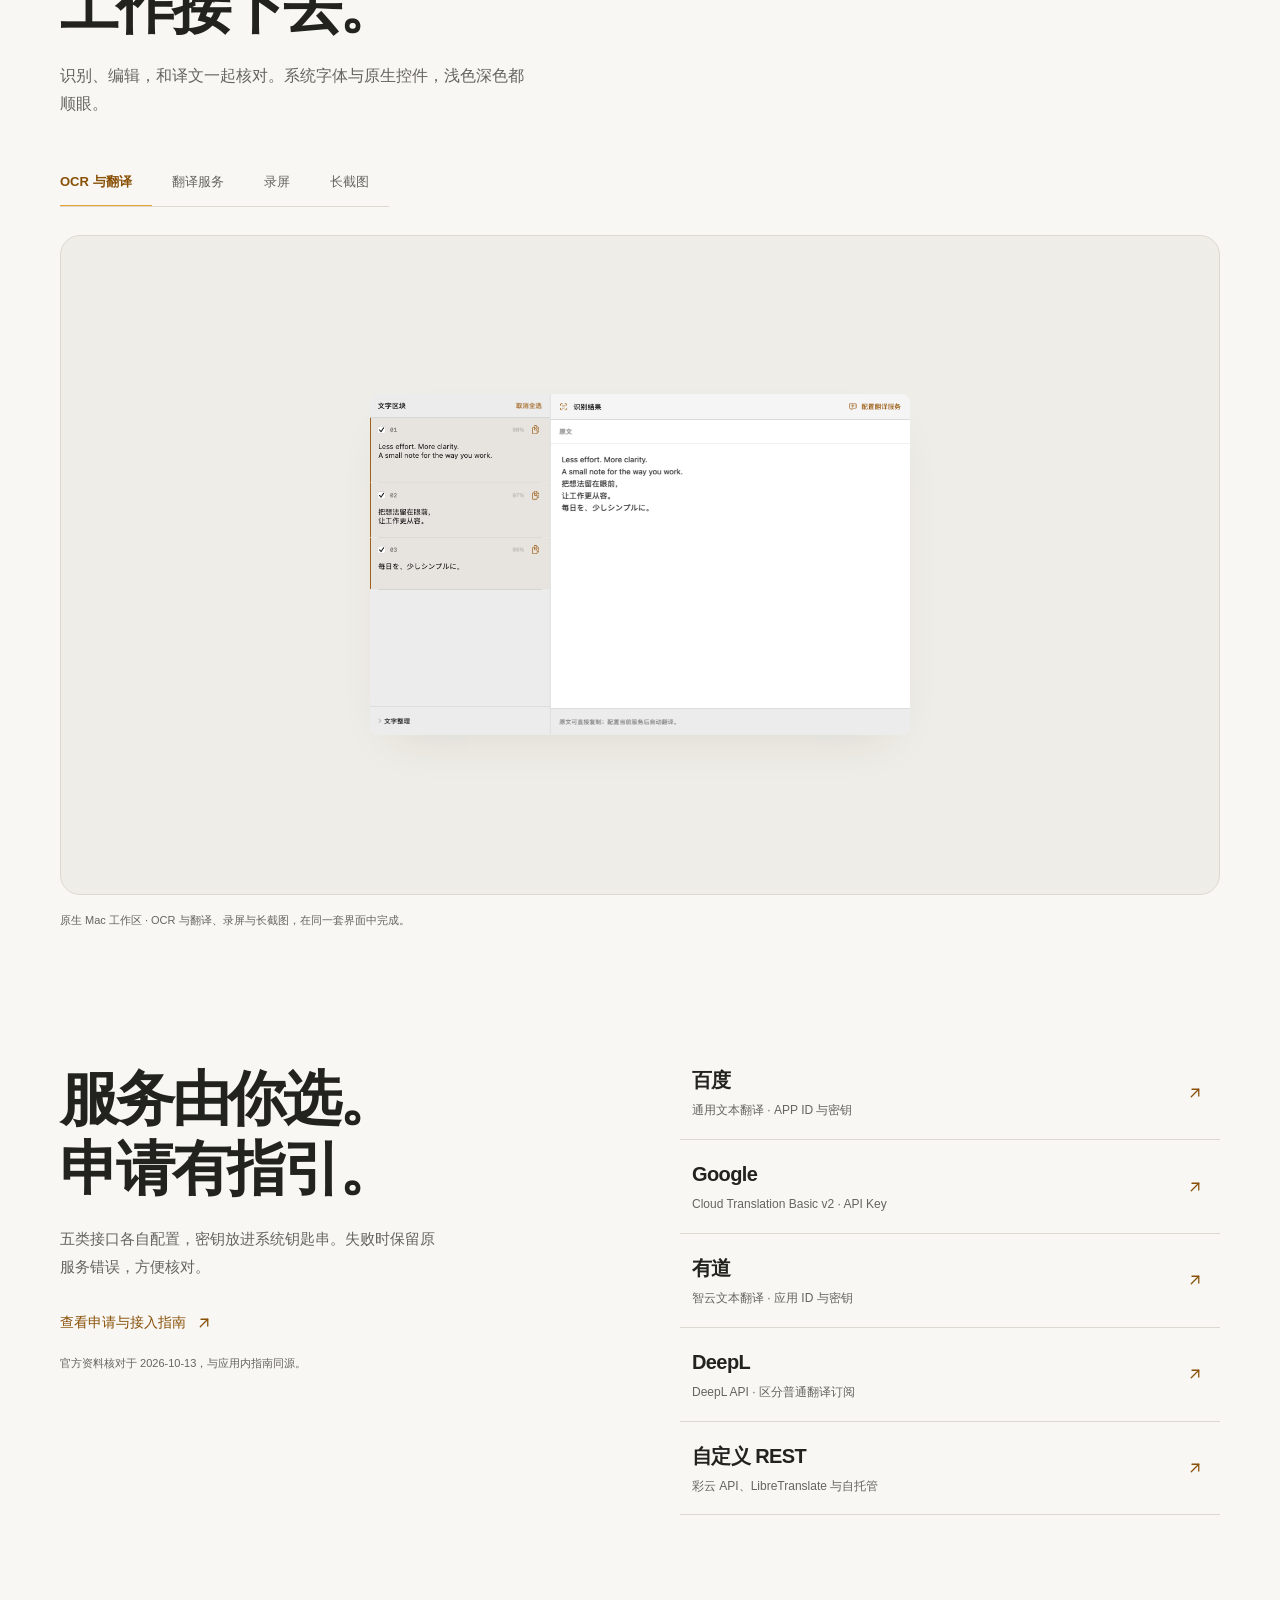
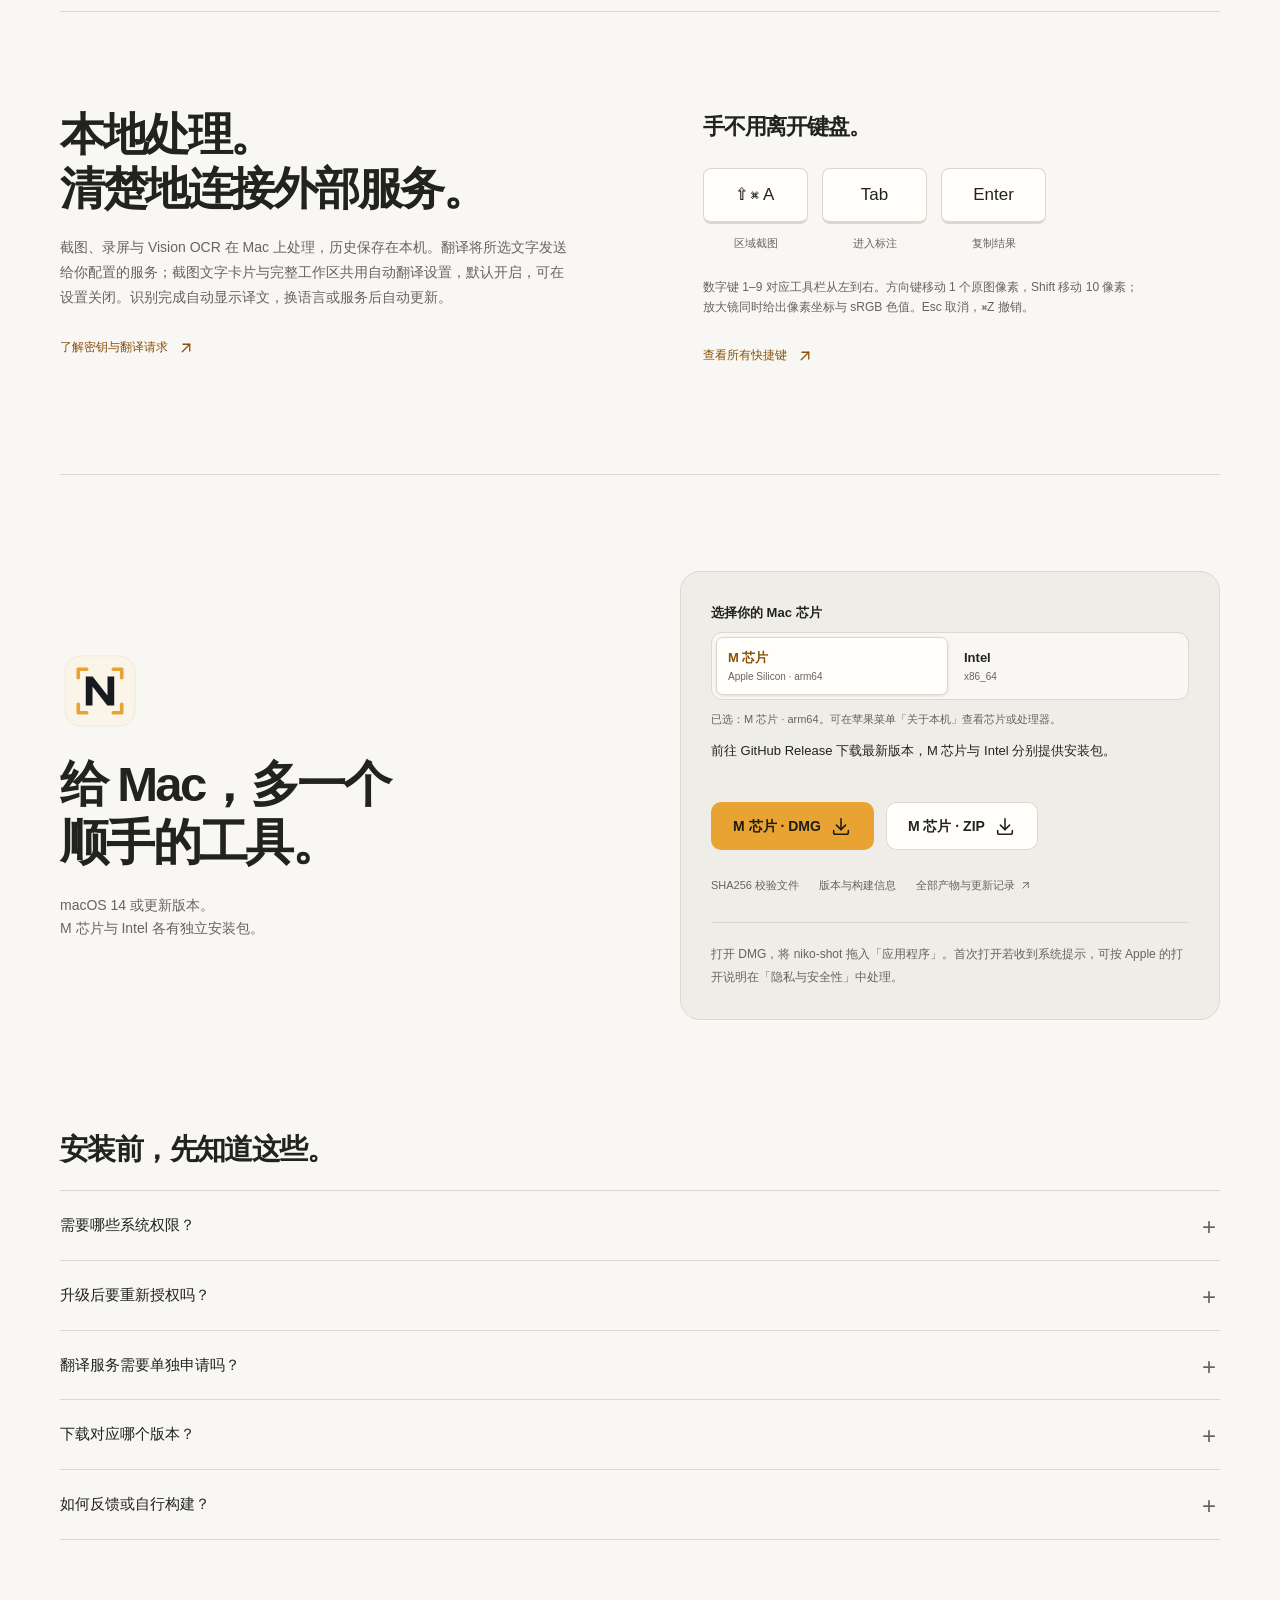
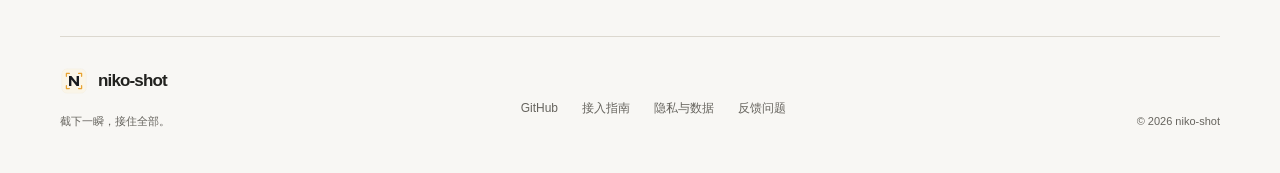
==== commit 25e2e007: "fix: no 3-second freeze after clicking Done (0.4.1) Apps that read every new clipboard (input method" ====
--- a/website/index.html
+++ b/website/index.html
@@ -33,7 +33,7 @@
     <section class="workflow section shell" id="workflow" aria-labelledby="workflow-title">
       <div class="section-heading reveal"><h2 id="workflow-title">一张截图，<br>动作接着走。</h2><p>先留住画面，再整理重点。复制、保存，或让这张图继续往下长。</p></div>
       <div class="workflow-path reveal" aria-label="截图工作流"><a href="#experience"><svg aria-hidden="true"><use href="assets/icons.svg#crop"></use></svg><strong>截取画面</strong><span>区域、窗口或全屏</span></a><a href="#annotation"><svg aria-hidden="true"><use href="assets/icons.svg#pencil"></use></svg><strong>标注重点</strong><span>12 种工具，随时撤销</span></a><a href="#native-title"><svg aria-hidden="true"><use href="assets/icons.svg#scan"></use></svg><strong>提取文字</strong><span>中、英、日混排识别</span></a><a href="#translation-title"><svg aria-hidden="true"><use href="assets/icons.svg#language"></use></svg><strong>接上翻译</strong><span>原文与译文并排核对</span></a></div>
-      <article class="annotation-feature reveal" id="annotation"><div class="annotation-copy"><h3>表达，落到细节。</h3><p>10 个常用工具直接可点，模糊与便签在样式栏切换。点击已有标注可移动、缩放，文字在画布内直接编辑；颜色、线宽与填充按当前工具显示，窄屏自动换行。「识别文字」与「翻译」各自标明用途。配置好当前服务后，译文自动接在截图下方；未配置时保留原文，直接编辑与复制。换语言自动更新。完成点右侧对号，剪贴板同一刻就绪，立刻就能粘贴；右下角的缩略图可以拖出文件、单击继续编辑，或贴到屏幕。</p><p class="feature-detail">矩形 · 椭圆 · 直线 · 箭头 · 画笔 · 马赛克 · 模糊 · 文字 · 便签 · 高亮 · 放大镜 · 序号</p></div><figure class="annotation-preview"><img src="assets/app-screenshot-text.png" srcset="assets/app-screenshot-text-compact.png 684w, assets/app-screenshot-text.png 1368w" sizes="(max-width: 720px) calc(100vw - 80px), 673px" width="1368" height="744" alt="新版原生截图工具栏、按需显示的样式栏与可编辑 OCR 原文" loading="lazy"><figcaption>在画布内标注，下方保留可编辑原文；配置翻译服务后可自动显示译文。</figcaption></figure></article>
+      <article class="annotation-feature reveal" id="annotation"><div class="annotation-copy"><h3>表达，落到细节。</h3><p>10 个常用工具直接可点，模糊与便签在样式栏切换。点击已有标注可移动、缩放，文字在画布内直接编辑；颜色、线宽与填充按当前工具显示，窄屏自动换行。「识别文字」与「翻译」各自标明用途。配置好当前服务后，译文自动接在截图下方；未配置时保留原文，直接编辑与复制。换语言自动更新。完成点右侧对号，界面立即收起，图片编好就进剪贴板，切到别处直接粘贴；右下角的缩略图可以拖出文件、单击继续编辑，或贴到屏幕。</p><p class="feature-detail">矩形 · 椭圆 · 直线 · 箭头 · 画笔 · 马赛克 · 模糊 · 文字 · 便签 · 高亮 · 放大镜 · 序号</p></div><figure class="annotation-preview"><img src="assets/app-screenshot-text.png" srcset="assets/app-screenshot-text-compact.png 684w, assets/app-screenshot-text.png 1368w" sizes="(max-width: 720px) calc(100vw - 80px), 673px" width="1368" height="744" alt="新版原生截图工具栏、按需显示的样式栏与可编辑 OCR 原文" loading="lazy"><figcaption>在画布内标注，下方保留可编辑原文；配置翻译服务后可自动显示译文。</figcaption></figure></article>
       <div class="feature-pair"><article class="continuation-feature reveal"><svg class="feature-icon" aria-hidden="true"><use href="assets/icons.svg#scan"></use></svg><h3>接着滑，就接着截。<br>拼好的，旁边就能看。</h3><p>点选窗口后直接开始，透明选区一直留在实时画面上。滚动时按需取图，边滚边拼；旁边的原生半透明预览跟随长图增长，向上查看后点击「最新」恢复跟随。</p><p class="feature-detail">截图底部的<strong>「长截图」</strong>沿当前选区继续；手动停顿不会结束，按 Return 或点「完成」再回到标注与复制；自动模式到底后自动完成。开启辅助功能后，选窗口自动定位主滚动内容，避开固定顶栏、底栏与侧栏。手动框选保留你选定的范围，正文的空白边距也完整留下。固定头部、尾部只保留一次；瞬时无重叠的画面直接略过，已截内容会保留。自动模式小步渐进，支持暂停和继续。</p><a class="text-link" href="#native-title" data-show-preview="scroll">看看长截图实时预览 <svg aria-hidden="true"><use href="assets/icons.svg#arrow-right"></use></svg></a></article><article class="recording-feature reveal"><svg class="feature-icon" aria-hidden="true"><use href="assets/icons.svg#movie"></use></svg><h3>操作过程，<br>也一起留下。</h3><p>录下区域、窗口或屏幕。暂停后继续，选择系统声音、麦克风与摄像头画中画，导出 MP4 或 GIF。</p><div class="format-line"><span>MP4</span><svg aria-hidden="true"><use href="assets/icons.svg#arrow-right"></use></svg><span>GIF</span><small>原生编码与导出</small></div><a class="text-link" href="#native-title" data-show-preview="recording">看看录屏设置 <svg aria-hidden="true"><use href="assets/icons.svg#arrow-right"></use></svg></a></article></div>
       <div class="utility-row reveal"><p><strong>常用内容，留在手边。</strong>贴图置顶、历史 OCR 搜索、重新编辑和拖出图片。</p><a class="text-link" href="https://github.com/baogutang/niko-shot#shortcutsurl-与命令行">接入 Shortcuts、URL 与 CLI <svg aria-hidden="true"><use href="assets/icons.svg#arrow-up-right"></use></svg></a></div>
     </section>
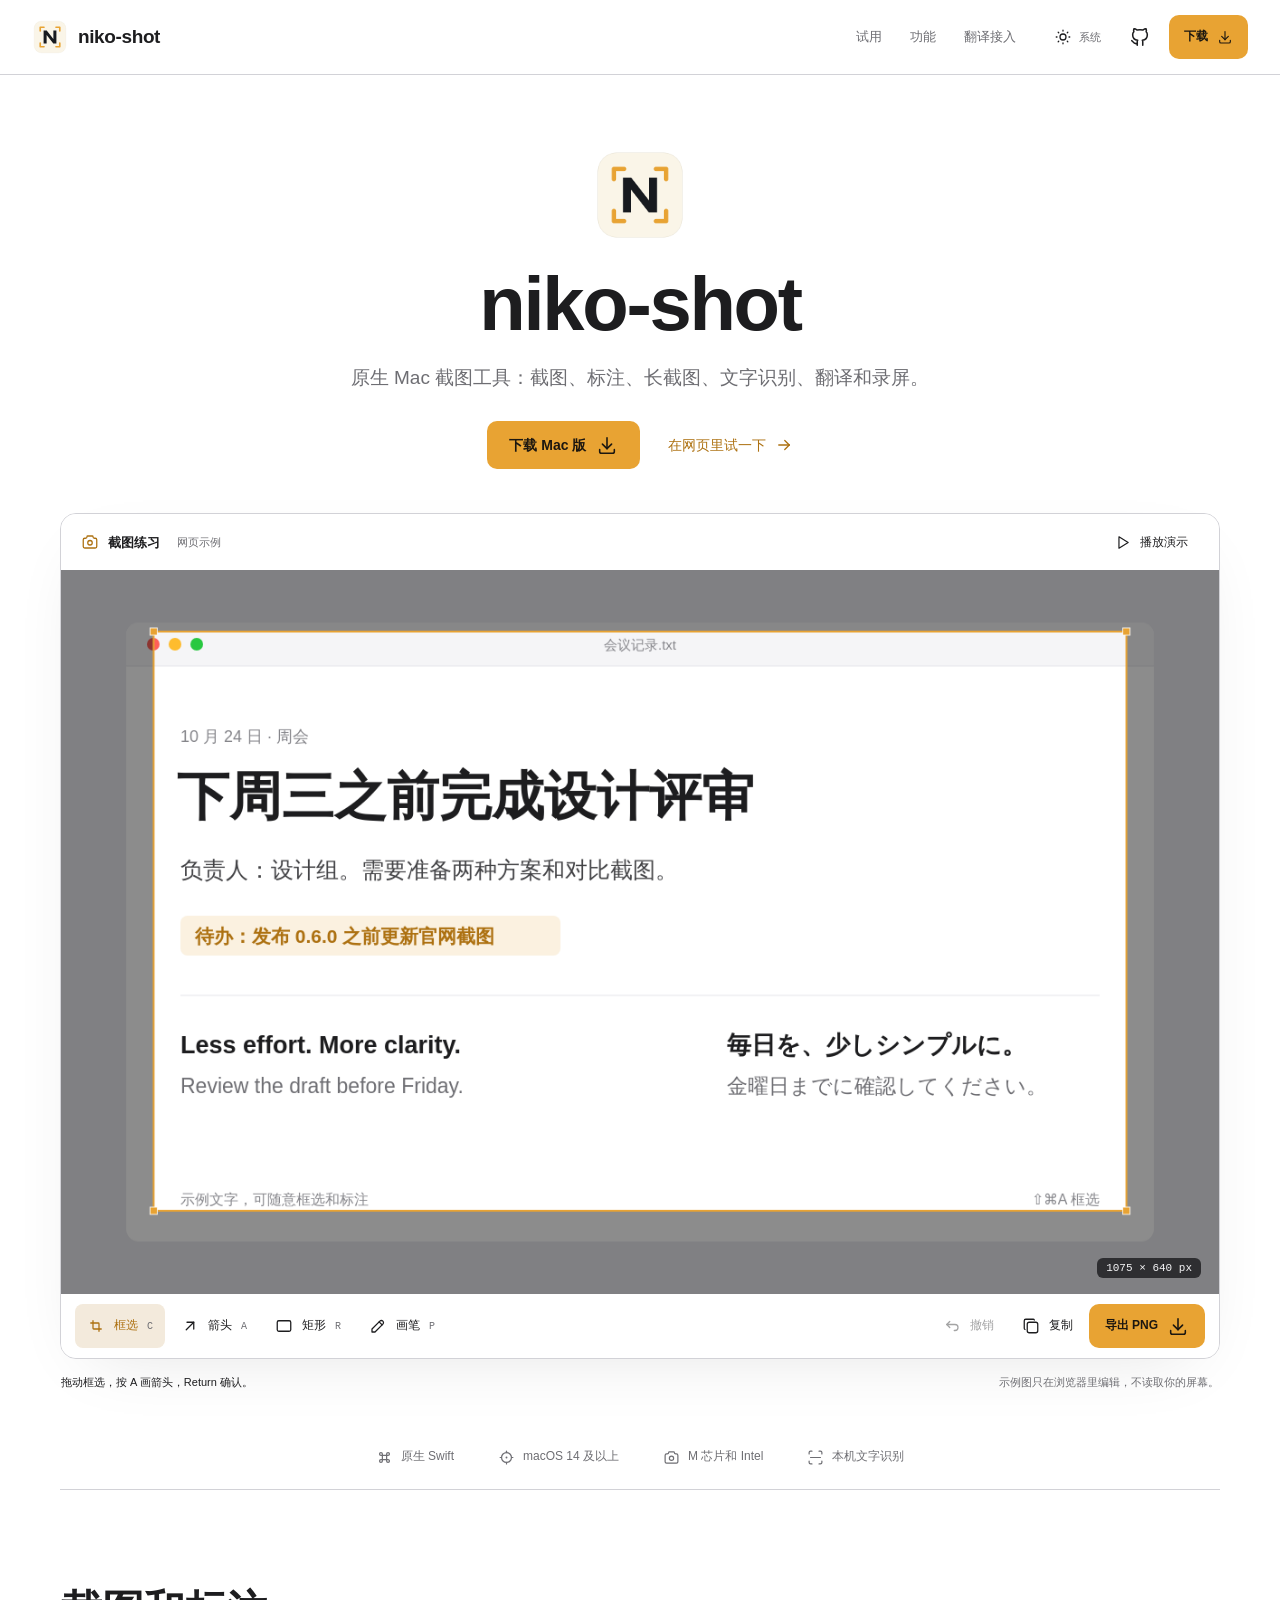
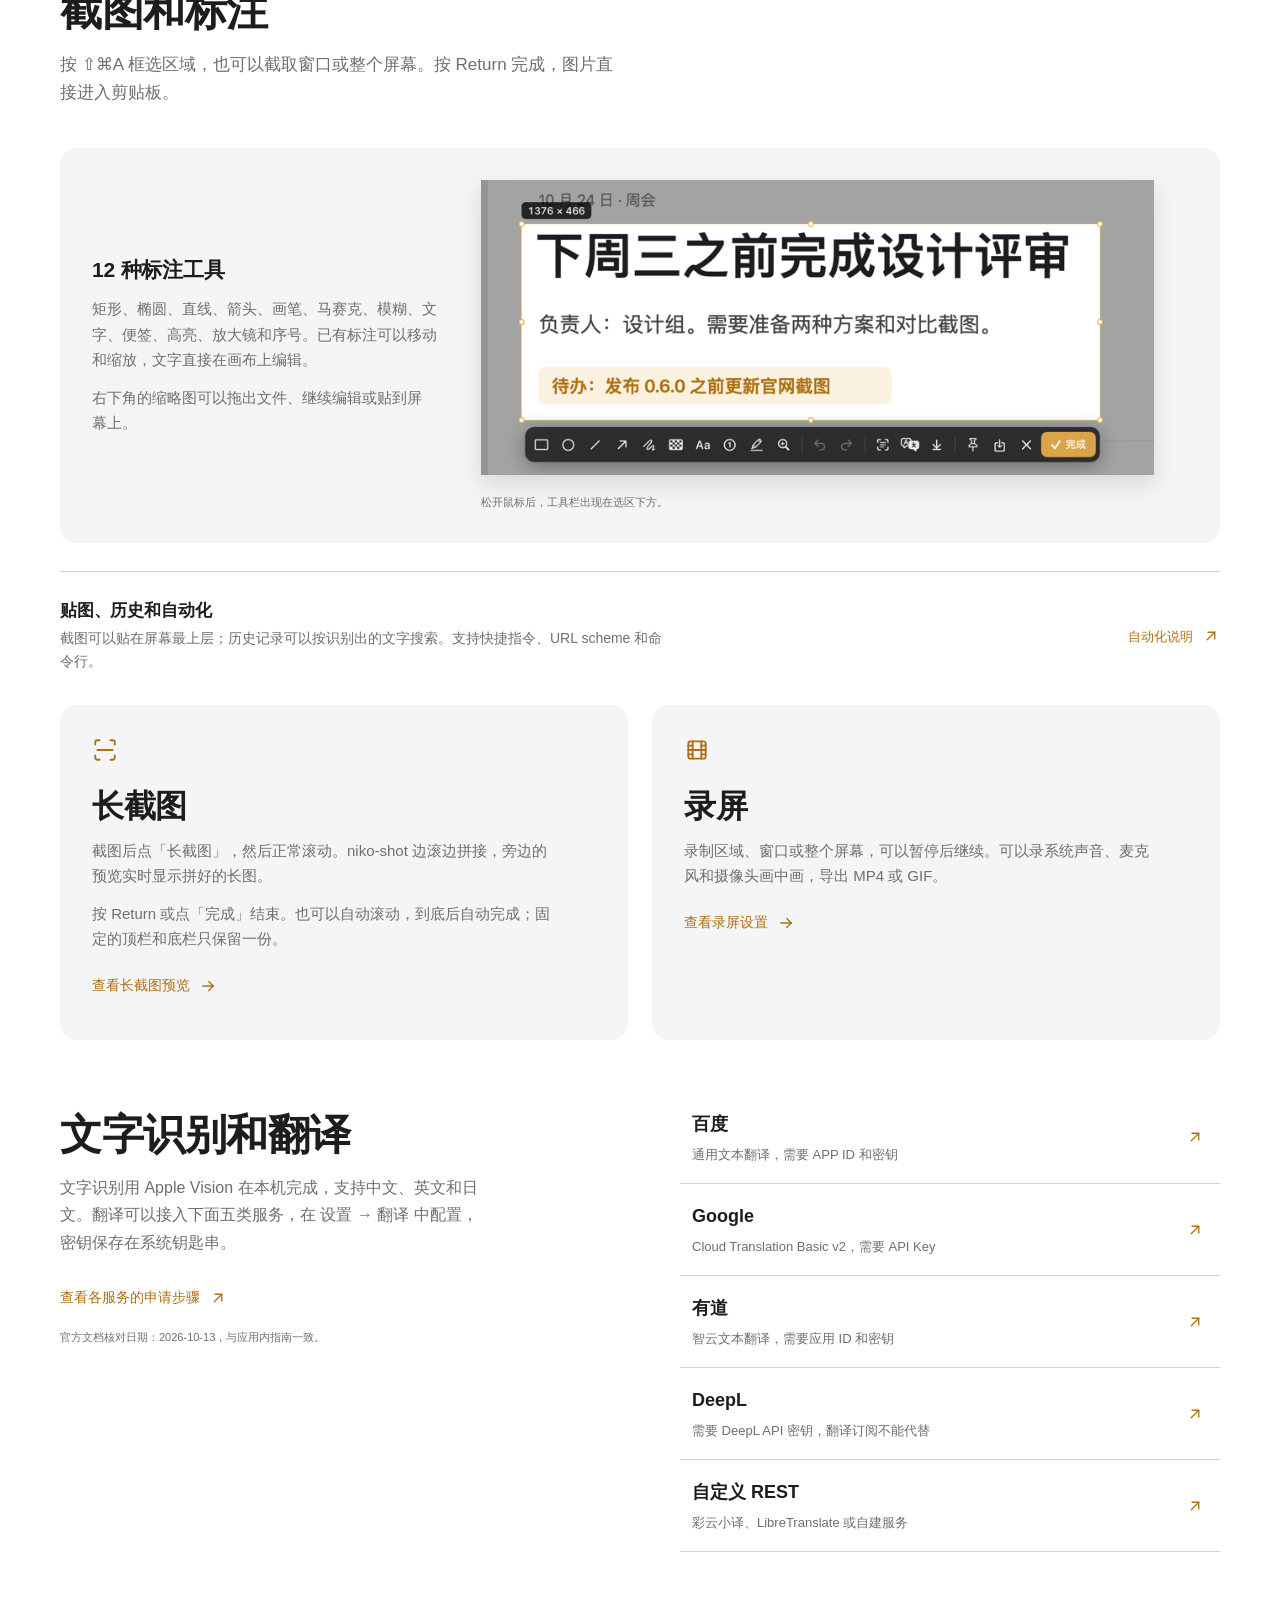
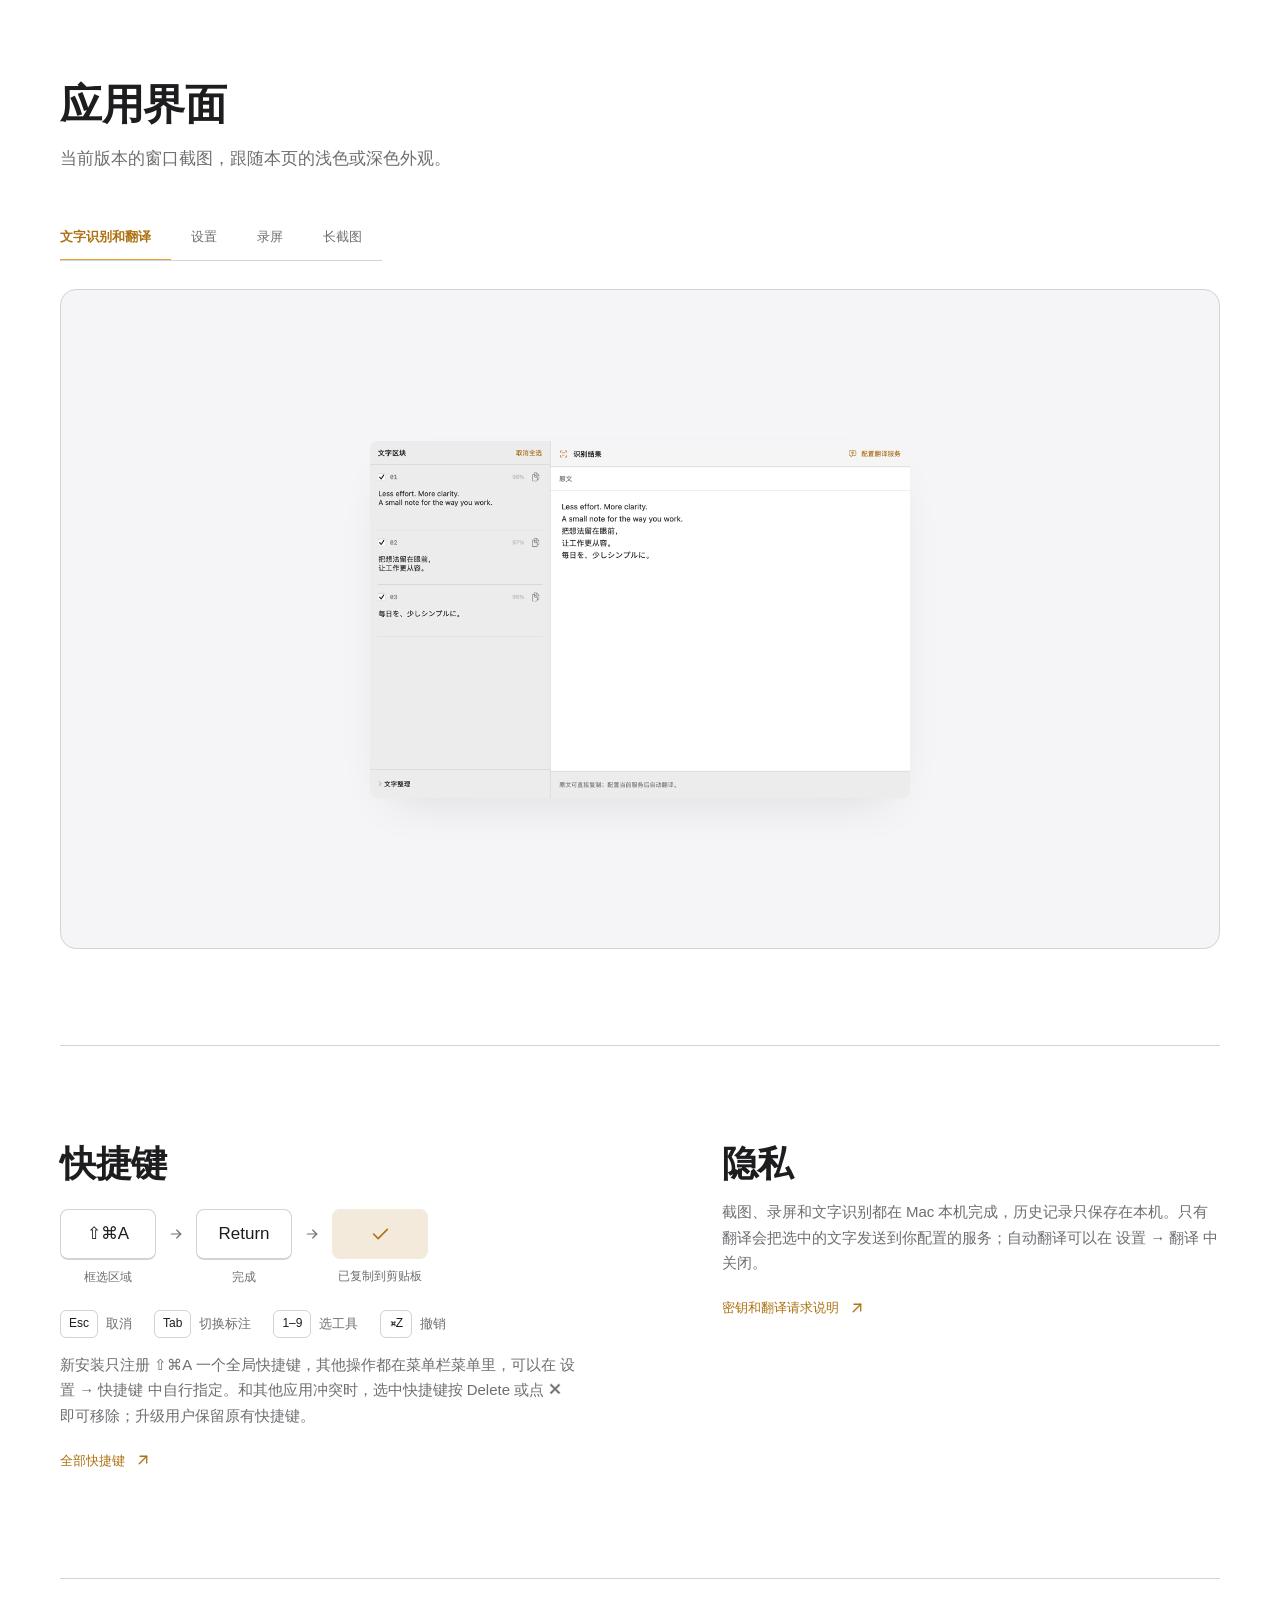
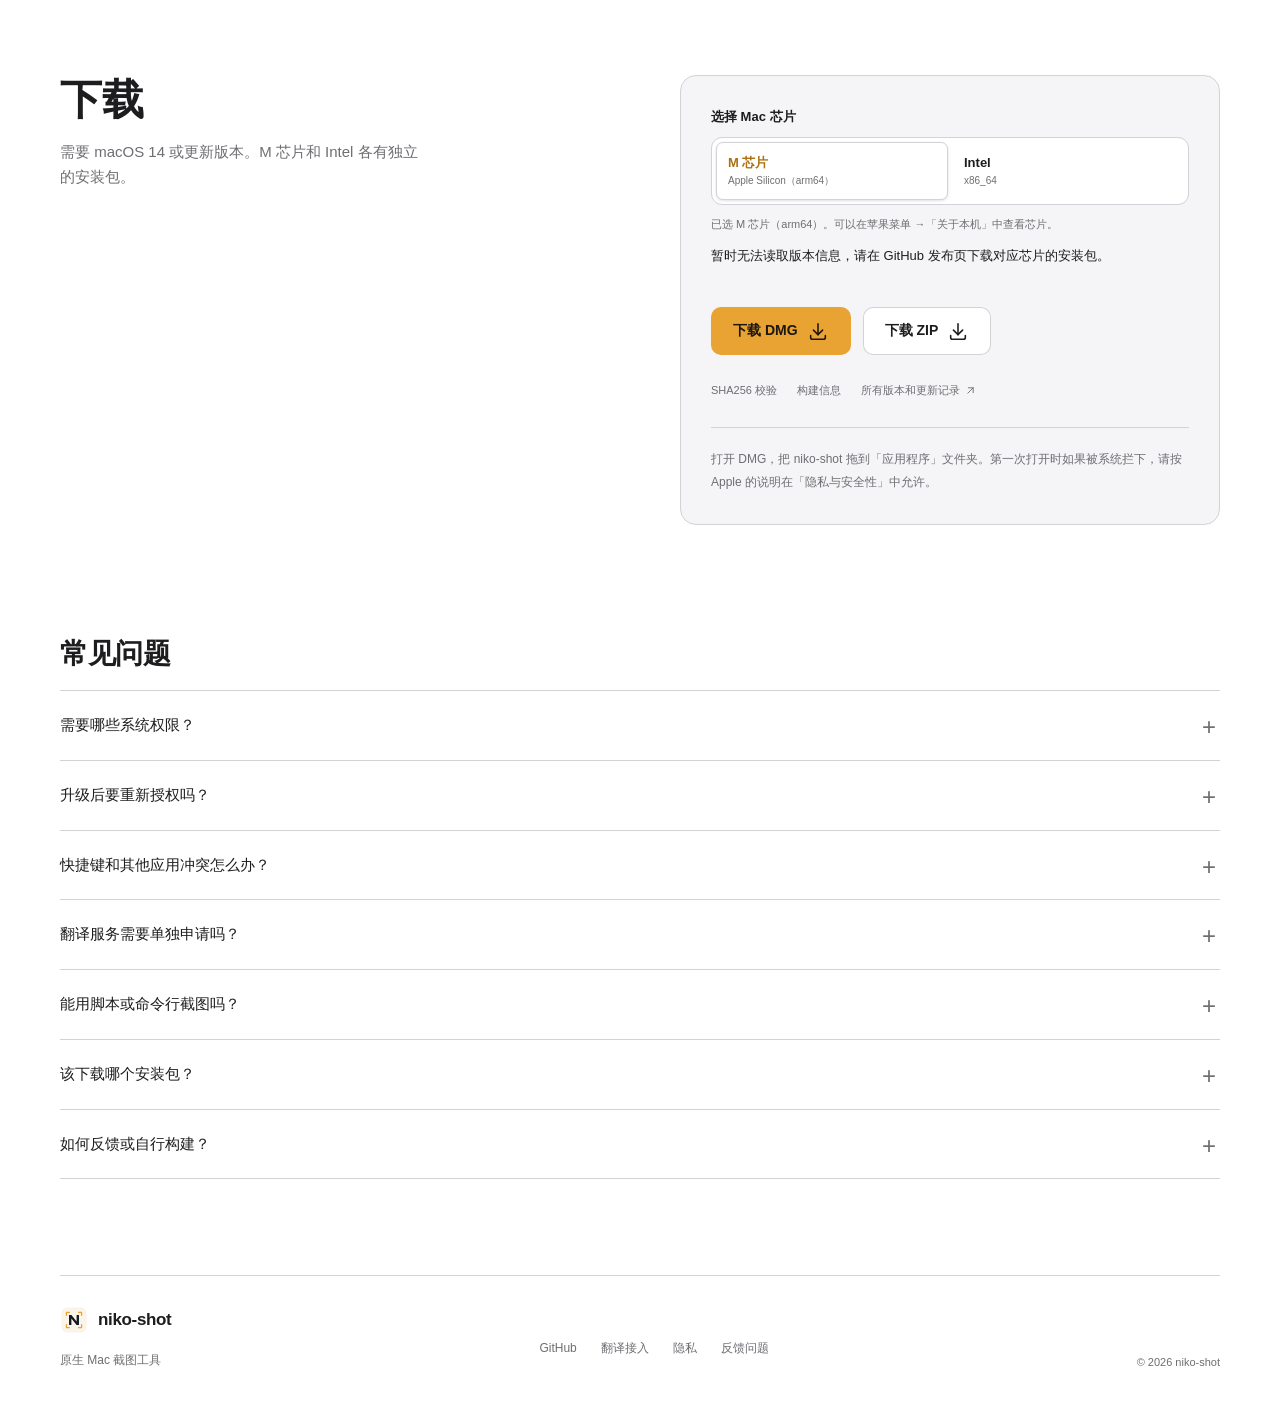
==== commit f7aaf56d: "feat: smooth selection, removable hotkeys, native macOS design (0.6.0) Selection - Drag draws the se" ====
--- a/website/index.html
+++ b/website/index.html
@@ -1,78 +1,96 @@
 <!doctype html>
-<!-- niko-shot product site. The capture lab edits an original sample image in this browser. -->
+<!-- niko-shot product site. The capture demo edits an original sample image in this browser. -->
 <html lang="zh-CN">
 <head>
   <meta charset="utf-8"><meta name="viewport" content="width=device-width, initial-scale=1"><meta name="color-scheme" content="light dark">
-  <title>niko-shot | 截下一瞬，接住全部。</title>
-  <meta name="description" content="原生 Mac 截图工具。框选、12 种标注、继续长截图、本机 OCR、五类翻译服务与录屏 GIF。体验网页画布，按芯片下载最新 Mac 版本。">
-  <meta property="og:title" content="niko-shot | 截下一瞬，接住全部。"><meta property="og:description" content="把截图、标注、文字识别和翻译，接成一次顺手的操作。"><meta property="og:type" content="website"><meta property="og:url" content="https://baogutang.github.io/niko-shot/"><meta property="og:image" content="https://baogutang.github.io/niko-shot/assets/app-ocr.png"><meta property="og:image:alt" content="niko-shot 原生 OCR 与翻译工作区的离屏预览"><meta name="twitter:card" content="summary_large_image">
+  <title>niko-shot：原生 Mac 截图工具</title>
+  <meta name="description" content="原生 Mac 截图工具：截图、标注、长截图、文字识别、翻译和录屏。支持 macOS 14 及以上，M 芯片和 Intel 各有安装包。">
+  <meta property="og:title" content="niko-shot"><meta property="og:description" content="原生 Mac 截图工具：截图、标注、长截图、文字识别、翻译和录屏。"><meta property="og:type" content="website"><meta property="og:url" content="https://baogutang.github.io/niko-shot/"><meta property="og:image" content="https://baogutang.github.io/niko-shot/assets/app-ocr.png"><meta property="og:image:alt" content="niko-shot 的文字识别和翻译窗口"><meta name="twitter:card" content="summary_large_image">
   <link rel="canonical" href="https://baogutang.github.io/niko-shot/"><link rel="icon" type="image/png" href="assets/app-icon.png"><link rel="preload" as="image" href="assets/capture-sample.svg" fetchpriority="high"><link rel="stylesheet" href="styles.css"><script src="site.js" defer></script>
 </head>
 <body>
   <a class="skip-link" href="#main">跳到主要内容</a>
   <header class="site-header"><nav class="nav-shell" aria-label="主导航">
     <a class="wordmark" href="./" aria-label="niko-shot 首页"><img src="assets/niko-mark.svg" alt="" width="36" height="36"><span>niko-shot</span></a>
-    <div class="nav-links" id="site-navigation"><a href="#experience">体验</a><a href="#workflow">功能</a><a href="guide.html">接入指南</a></div>
+    <div class="nav-links" id="site-navigation"><a href="#experience">试用</a><a href="#workflow">功能</a><a href="guide.html">翻译接入</a></div>
     <div class="nav-actions"><button class="icon-button theme-toggle" aria-label="外观跟随系统，点击切换浅色" title="外观跟随系统，点击切换浅色"><svg aria-hidden="true"><use href="assets/icons.svg#sun"></use></svg><span class="theme-label">系统</span></button><a class="icon-button github-link" href="https://github.com/baogutang/niko-shot" aria-label="查看 GitHub 仓库"><svg aria-hidden="true"><use href="assets/icons.svg#brand-github"></use></svg></a><button class="icon-button nav-toggle" aria-label="展开导航" aria-expanded="false" aria-controls="site-navigation" hidden><svg aria-hidden="true"><use href="assets/icons.svg#menu-2"></use></svg></button><a class="button nav-download" href="#download">下载 <svg aria-hidden="true"><use href="assets/icons.svg#download"></use></svg></a></div>
   </nav></header>
   <main id="main">
-    <section class="hero shell" aria-labelledby="hero-title"><div class="hero-copy"><p class="eyebrow">原生 Mac 截图工具</p><h1 id="hero-title">截下一瞬，<span>接住全部。</span></h1><p class="hero-description">框选、标注、长截图。把画面变成文字，再接上翻译。</p><div class="hero-actions"><a class="button primary" href="#download">下载 Mac 版 <svg aria-hidden="true"><use href="assets/icons.svg#download"></use></svg></a><a class="text-link" href="#experience">先试一张截图 <svg aria-hidden="true"><use href="assets/icons.svg#arrow-right"></use></svg></a></div></div></section>
+    <section class="hero shell" aria-labelledby="hero-title"><div class="hero-copy"><img class="hero-icon" src="assets/app-icon.png" alt="" width="96" height="96"><h1 id="hero-title">niko-shot</h1><p class="hero-description">原生 Mac 截图工具：截图、标注、长截图、文字识别、翻译和录屏。</p><div class="hero-actions"><a class="button primary" href="#download">下载 Mac 版 <svg aria-hidden="true"><use href="assets/icons.svg#download"></use></svg></a><a class="text-link" href="#experience">在网页里试一下 <svg aria-hidden="true"><use href="assets/icons.svg#arrow-right"></use></svg></a></div></div></section>
     <section class="experience shell" id="experience" aria-labelledby="experience-title">
-      <h2 id="experience-title" class="visually-hidden">在浏览器里试试框选与标注</h2>
+      <h2 id="experience-title" class="visually-hidden">在网页里试试框选和标注</h2>
       <div class="capture-lab">
-        <div class="lab-bar"><span class="lab-title"><svg aria-hidden="true"><use href="assets/icons.svg#camera"></use></svg>试一张截图<span class="lab-context">浏览器交互示例</span></span><button class="quiet-button" id="play-demo"><svg aria-hidden="true"><use href="assets/icons.svg#player-play"></use></svg><span>播放演示</span></button></div>
-        <div class="canvas-stage"><canvas id="capture-canvas" width="1280" height="800" tabindex="0" role="img" aria-label="可交互的截图练习画布。拖动框选，按 A 画箭头，R 画矩形，P 使用画笔，方向键微调选区，Shift 为十像素，Enter 确认，Escape 重置。"></canvas><span class="selection-size" id="selection-size" aria-hidden="true">载入练习图</span><div class="scan-line" aria-hidden="true"></div></div>
+        <div class="lab-bar"><span class="lab-title"><svg aria-hidden="true"><use href="assets/icons.svg#camera"></use></svg>截图练习<span class="lab-context">网页示例</span></span><button class="quiet-button" id="play-demo"><svg aria-hidden="true"><use href="assets/icons.svg#player-play"></use></svg><span>播放演示</span></button></div>
+        <div class="canvas-stage"><canvas id="capture-canvas" width="1280" height="800" tabindex="0" role="img" aria-label="截图练习画布。拖动框选；按 A 画箭头，R 画矩形，P 用画笔；方向键微调选区，按住 Shift 每次 10 像素；Return 确认，Esc 重置。"></canvas><span class="selection-size" id="selection-size" aria-hidden="true">载入练习图</span></div>
         <div class="lab-toolbar" role="toolbar" aria-label="网页标注工具">
           <div class="tool-group"><button class="tool-button" data-tool="crop" aria-label="框选区域，快捷键 C" aria-pressed="true" title="框选 C"><svg aria-hidden="true"><use href="assets/icons.svg#crop"></use></svg><span>框选</span><kbd>C</kbd></button><button class="tool-button" data-tool="arrow" aria-label="画箭头，快捷键 A" aria-pressed="false" title="箭头 A"><svg aria-hidden="true"><use href="assets/icons.svg#arrow-up-right"></use></svg><span>箭头</span><kbd>A</kbd></button><button class="tool-button" data-tool="rectangle" aria-label="画矩形，快捷键 R" aria-pressed="false" title="矩形 R"><svg aria-hidden="true"><use href="assets/icons.svg#rectangle"></use></svg><span>矩形</span><kbd>R</kbd></button><button class="tool-button" data-tool="pencil" aria-label="使用画笔，快捷键 P" aria-pressed="false" title="画笔 P"><svg aria-hidden="true"><use href="assets/icons.svg#pencil"></use></svg><span>画笔</span><kbd>P</kbd></button></div>
           <div class="tool-group output-tools"><button class="tool-button" id="undo-demo" aria-label="撤销标注" disabled><svg aria-hidden="true"><use href="assets/icons.svg#arrow-back-up"></use></svg><span>撤销</span></button><button class="tool-button" id="copy-demo" aria-label="复制选中的图片"><svg aria-hidden="true"><use href="assets/icons.svg#copy"></use></svg><span>复制</span></button><button class="button primary compact" id="export-demo">导出 PNG <svg aria-hidden="true"><use href="assets/icons.svg#download"></use></svg></button></div>
         </div>
       </div>
-      <div class="lab-caption"><p id="demo-status" role="status" aria-live="polite">拖动框选，按 A 画箭头，Enter 确认。</p><p>原创练习图。本页只编辑图片，不读取屏幕、不运行 OCR 或翻译。</p></div><noscript><p>交互示例需要 JavaScript。功能、接入指南与 GitHub 下载地址仍可直接浏览。</p></noscript>
+      <div class="lab-caption"><p id="demo-status" role="status" aria-live="polite">拖动框选，按 A 画箭头，Return 确认。</p><p>示例图只在浏览器里编辑，不读取你的屏幕。</p></div><noscript><p>这个示例需要 JavaScript，页面其他内容不受影响。</p></noscript>
     </section>
-    <div class="facts shell" aria-label="平台与技术特性"><div><svg aria-hidden="true"><use href="assets/icons.svg#command"></use></svg><span>原生 Swift</span></div><div><svg aria-hidden="true"><use href="assets/icons.svg#focus-2"></use></svg><span>macOS 14+</span></div><div><svg aria-hidden="true"><use href="assets/icons.svg#camera"></use></svg><span>Apple Silicon + Intel</span></div><div><svg aria-hidden="true"><use href="assets/icons.svg#scan"></use></svg><span>本机文字识别</span></div></div>
+    <div class="facts shell" aria-label="平台信息"><div><svg aria-hidden="true"><use href="assets/icons.svg#command"></use></svg><span>原生 Swift</span></div><div><svg aria-hidden="true"><use href="assets/icons.svg#focus-2"></use></svg><span>macOS 14 及以上</span></div><div><svg aria-hidden="true"><use href="assets/icons.svg#camera"></use></svg><span>M 芯片和 Intel</span></div><div><svg aria-hidden="true"><use href="assets/icons.svg#scan"></use></svg><span>本机文字识别</span></div></div>
     <section class="workflow section shell" id="workflow" aria-labelledby="workflow-title">
-      <div class="section-heading reveal"><h2 id="workflow-title">一张截图，<br>动作接着走。</h2><p>先留住画面，再整理重点。复制、保存，或让这张图继续往下长。</p></div>
-      <div class="workflow-path reveal" aria-label="截图工作流"><a href="#experience"><svg aria-hidden="true"><use href="assets/icons.svg#crop"></use></svg><strong>截取画面</strong><span>区域、窗口或全屏</span></a><a href="#annotation"><svg aria-hidden="true"><use href="assets/icons.svg#pencil"></use></svg><strong>标注重点</strong><span>12 种工具，随时撤销</span></a><a href="#native-title"><svg aria-hidden="true"><use href="assets/icons.svg#scan"></use></svg><strong>提取文字</strong><span>中、英、日混排识别</span></a><a href="#translation-title"><svg aria-hidden="true"><use href="assets/icons.svg#language"></use></svg><strong>接上翻译</strong><span>原文与译文并排核对</span></a></div>
-      <article class="annotation-feature reveal" id="annotation"><div class="annotation-copy"><h3>表达，落到细节。</h3><p>10 个常用工具直接可点，模糊与便签在样式栏切换。点击已有标注可移动、缩放，文字在画布内直接编辑；颜色、线宽与填充按当前工具显示，窄屏自动换行。「识别文字」与「翻译」各自标明用途。配置好当前服务后，译文自动接在截图下方；未配置时保留原文，直接编辑与复制。换语言自动更新。完成点右侧对号，界面立即收起，图片编好就进剪贴板，切到别处直接粘贴；右下角的缩略图可以拖出文件、单击继续编辑，或贴到屏幕。</p><p class="feature-detail">矩形 · 椭圆 · 直线 · 箭头 · 画笔 · 马赛克 · 模糊 · 文字 · 便签 · 高亮 · 放大镜 · 序号</p></div><figure class="annotation-preview"><img src="assets/app-screenshot-text.png" srcset="assets/app-screenshot-text-compact.png 684w, assets/app-screenshot-text.png 1368w" sizes="(max-width: 720px) calc(100vw - 80px), 673px" width="1368" height="744" alt="新版原生截图工具栏、按需显示的样式栏与可编辑 OCR 原文" loading="lazy"><figcaption>在画布内标注，下方保留可编辑原文；配置翻译服务后可自动显示译文。</figcaption></figure></article>
-      <div class="feature-pair"><article class="continuation-feature reveal"><svg class="feature-icon" aria-hidden="true"><use href="assets/icons.svg#scan"></use></svg><h3>接着滑，就接着截。<br>拼好的，旁边就能看。</h3><p>点选窗口后直接开始，透明选区一直留在实时画面上。滚动时按需取图，边滚边拼；旁边的原生半透明预览跟随长图增长，向上查看后点击「最新」恢复跟随。</p><p class="feature-detail">截图底部的<strong>「长截图」</strong>沿当前选区继续；手动停顿不会结束，按 Return 或点「完成」再回到标注与复制；自动模式到底后自动完成。开启辅助功能后，选窗口自动定位主滚动内容，避开固定顶栏、底栏与侧栏。手动框选保留你选定的范围，正文的空白边距也完整留下。固定头部、尾部只保留一次；瞬时无重叠的画面直接略过，已截内容会保留。自动模式小步渐进，支持暂停和继续。</p><a class="text-link" href="#native-title" data-show-preview="scroll">看看长截图实时预览 <svg aria-hidden="true"><use href="assets/icons.svg#arrow-right"></use></svg></a></article><article class="recording-feature reveal"><svg class="feature-icon" aria-hidden="true"><use href="assets/icons.svg#movie"></use></svg><h3>操作过程，<br>也一起留下。</h3><p>录下区域、窗口或屏幕。暂停后继续，选择系统声音、麦克风与摄像头画中画，导出 MP4 或 GIF。</p><div class="format-line"><span>MP4</span><svg aria-hidden="true"><use href="assets/icons.svg#arrow-right"></use></svg><span>GIF</span><small>原生编码与导出</small></div><a class="text-link" href="#native-title" data-show-preview="recording">看看录屏设置 <svg aria-hidden="true"><use href="assets/icons.svg#arrow-right"></use></svg></a></article></div>
-      <div class="utility-row reveal"><p><strong>常用内容，留在手边。</strong>贴图置顶、历史 OCR 搜索、重新编辑和拖出图片。</p><a class="text-link" href="https://github.com/baogutang/niko-shot#shortcutsurl-与命令行">接入 Shortcuts、URL 与 CLI <svg aria-hidden="true"><use href="assets/icons.svg#arrow-up-right"></use></svg></a></div>
+      <div class="section-heading reveal"><h2 id="workflow-title">截图和标注</h2><p>按 ⇧⌘A 框选区域，也可以截取窗口或整个屏幕。按 Return 完成，图片直接进入剪贴板。</p></div>
+      <article class="annotation-feature reveal" id="annotation"><div class="annotation-copy"><h3>12 种标注工具</h3><p>矩形、椭圆、直线、箭头、画笔、马赛克、模糊、文字、便签、高亮、放大镜和序号。已有标注可以移动和缩放，文字直接在画布上编辑。</p><p>右下角的缩略图可以拖出文件、继续编辑或贴到屏幕上。</p></div><figure class="annotation-preview"><img src="assets/app-capture.png" srcset="assets/app-capture-compact.png 800w, assets/app-capture.png 1600w" sizes="(max-width: 720px) calc(100vw - 80px), 673px" width="1600" height="700" alt="框选一段文字后，选区下方出现标注工具栏，左上角显示选区的像素尺寸" loading="lazy"><figcaption>松开鼠标后，工具栏出现在选区下方。</figcaption></figure></article>
+      <div class="utility-row reveal"><div><h3>贴图、历史和自动化</h3><p>截图可以贴在屏幕最上层；历史记录可以按识别出的文字搜索。支持快捷指令、URL scheme 和命令行。</p></div><a class="text-link" href="https://github.com/baogutang/niko-shot#自动化">自动化说明 <svg aria-hidden="true"><use href="assets/icons.svg#arrow-up-right"></use></svg></a></div>
     </section>
+    <div class="feature-pair shell">
+      <section class="continuation-feature reveal" aria-labelledby="scroll-title"><svg class="feature-icon" aria-hidden="true"><use href="assets/icons.svg#scan"></use></svg><h2 id="scroll-title">长截图</h2><p>截图后点「长截图」，然后正常滚动。niko-shot 边滚边拼接，旁边的预览实时显示拼好的长图。</p><p>按 Return 或点「完成」结束。也可以自动滚动，到底后自动完成；固定的顶栏和底栏只保留一份。</p><a class="text-link" href="#native-title" data-show-preview="scroll">查看长截图预览 <svg aria-hidden="true"><use href="assets/icons.svg#arrow-right"></use></svg></a></section>
+      <section class="recording-feature reveal" aria-labelledby="recording-title"><svg class="feature-icon" aria-hidden="true"><use href="assets/icons.svg#movie"></use></svg><h2 id="recording-title">录屏</h2><p>录制区域、窗口或整个屏幕，可以暂停后继续。可以录系统声音、麦克风和摄像头画中画，导出 MP4 或 GIF。</p><a class="text-link" href="#native-title" data-show-preview="recording">查看录屏设置 <svg aria-hidden="true"><use href="assets/icons.svg#arrow-right"></use></svg></a></section>
+    </div>
+    <section class="translation-section section shell" aria-labelledby="translation-title"><div class="translation-heading reveal"><h2 id="translation-title">文字识别和翻译</h2><p>文字识别用 Apple Vision 在本机完成，支持中文、英文和日文。翻译可以接入下面五类服务，在 设置 → 翻译 中配置，密钥保存在系统钥匙串。</p><a class="text-link" href="guide.html">查看各服务的申请步骤 <svg aria-hidden="true"><use href="assets/icons.svg#arrow-up-right"></use></svg></a><p class="source-note">官方文档核对日期：2026-10-13，与应用内指南一致。</p></div><div class="provider-links reveal" aria-label="可接入的翻译服务"><a href="guide.html#baidu"><span>百度</span><small>通用文本翻译，需要 APP ID 和密钥</small><svg aria-hidden="true"><use href="assets/icons.svg#arrow-up-right"></use></svg></a><a href="guide.html#google"><span>Google</span><small>Cloud Translation Basic v2，需要 API Key</small><svg aria-hidden="true"><use href="assets/icons.svg#arrow-up-right"></use></svg></a><a href="guide.html#youdao"><span>有道</span><small>智云文本翻译，需要应用 ID 和密钥</small><svg aria-hidden="true"><use href="assets/icons.svg#arrow-up-right"></use></svg></a><a href="guide.html#deepl"><span>DeepL</span><small>需要 DeepL API 密钥，翻译订阅不能代替</small><svg aria-hidden="true"><use href="assets/icons.svg#arrow-up-right"></use></svg></a><a href="guide.html#custom"><span>自定义 REST</span><small>彩云小译、LibreTranslate 或自建服务</small><svg aria-hidden="true"><use href="assets/icons.svg#arrow-up-right"></use></svg></a></div></section>
     <section class="native-section section shell" aria-labelledby="native-title">
-      <div class="section-heading reveal"><h2 id="native-title">文字拿出来，<br>工作接下去。</h2><p>识别、编辑，和译文一起核对。系统字体与原生控件，浅色深色都顺眼。</p></div>
-      <div class="preview-tabs reveal" role="tablist" aria-label="原生界面预览"><button role="tab" id="tab-ocr" aria-controls="native-preview" aria-selected="true" data-preview="ocr">OCR 与翻译</button><button role="tab" id="tab-settings" aria-controls="native-preview" aria-selected="false" tabindex="-1" data-preview="settings">翻译服务</button><button role="tab" id="tab-recording" aria-controls="native-preview" aria-selected="false" tabindex="-1" data-preview="recording">录屏</button><button role="tab" id="tab-scroll" aria-controls="native-preview" aria-selected="false" tabindex="-1" data-preview="scroll">长截图</button></div>
-      <figure class="native-preview reveal" id="native-preview" role="tabpanel" aria-labelledby="tab-ocr"><div class="native-image-wrap"><img id="native-image" src="assets/app-ocr.png" srcset="assets/app-ocr-compact.png 980w, assets/app-ocr.png 1960w" sizes="(max-width: 720px) calc(100vw - 60px), (max-width: 980px) calc(100vw - 108px), 1080px" width="1960" height="1240" alt="当前原生 OCR 窗口，左侧勾选编辑文字；未配置翻译时右侧直接显示原文" loading="lazy"></div><figcaption>原生 Mac 工作区 · OCR 与翻译、录屏与长截图，在同一套界面中完成。</figcaption></figure>
+      <div class="section-heading reveal"><h2 id="native-title">应用界面</h2><p>当前版本的窗口截图，跟随本页的浅色或深色外观。</p></div>
+      <div class="preview-tabs reveal" role="tablist" aria-label="应用界面预览"><button role="tab" id="tab-ocr" aria-controls="native-preview" aria-selected="true" data-preview="ocr">文字识别和翻译</button><button role="tab" id="tab-settings" aria-controls="native-preview" aria-selected="false" tabindex="-1" data-preview="settings">设置</button><button role="tab" id="tab-recording" aria-controls="native-preview" aria-selected="false" tabindex="-1" data-preview="recording">录屏</button><button role="tab" id="tab-scroll" aria-controls="native-preview" aria-selected="false" tabindex="-1" data-preview="scroll">长截图</button></div>
+      <figure class="native-preview reveal" id="native-preview" role="tabpanel" aria-labelledby="tab-ocr"><div class="native-image-wrap"><img id="native-image" src="assets/app-ocr.png" srcset="assets/app-ocr-compact.png 980w, assets/app-ocr.png 1960w" sizes="(max-width: 720px) calc(100vw - 60px), (max-width: 980px) calc(100vw - 108px), 1080px" width="1960" height="1296" alt="文字识别窗口：左侧勾选文字区块，右侧显示识别结果；未配置翻译时只显示原文" loading="lazy"></div></figure>
     </section>
-    <section class="translation-section section shell" aria-labelledby="translation-title"><div class="translation-heading reveal"><h2 id="translation-title">服务由你选。<br>申请有指引。</h2><p>五类接口各自配置，密钥放进系统钥匙串。失败时保留原服务错误，方便核对。</p><a class="text-link" href="guide.html">查看申请与接入指南 <svg aria-hidden="true"><use href="assets/icons.svg#arrow-up-right"></use></svg></a><p class="source-note">官方资料核对于 2026-10-13，与应用内指南同源。</p></div><div class="provider-links reveal" aria-label="五类翻译服务"><a href="guide.html#baidu"><span>百度</span><small>通用文本翻译 · APP ID 与密钥</small><svg aria-hidden="true"><use href="assets/icons.svg#arrow-up-right"></use></svg></a><a href="guide.html#google"><span>Google</span><small>Cloud Translation Basic v2 · API Key</small><svg aria-hidden="true"><use href="assets/icons.svg#arrow-up-right"></use></svg></a><a href="guide.html#youdao"><span>有道</span><small>智云文本翻译 · 应用 ID 与密钥</small><svg aria-hidden="true"><use href="assets/icons.svg#arrow-up-right"></use></svg></a><a href="guide.html#deepl"><span>DeepL</span><small>DeepL API · 区分普通翻译订阅</small><svg aria-hidden="true"><use href="assets/icons.svg#arrow-up-right"></use></svg></a><a href="guide.html#custom"><span>自定义 REST</span><small>彩云 API、LibreTranslate 与自托管</small><svg aria-hidden="true"><use href="assets/icons.svg#arrow-up-right"></use></svg></a></div></section>
-    <section class="privacy-section section shell" id="privacy" aria-labelledby="privacy-title"><div class="section-heading reveal"><h2 id="privacy-title">本地处理。<br>清楚地连接外部服务。</h2><p>截图、录屏与 Vision OCR 在 Mac 上处理，历史保存在本机。翻译将所选文字发送给你配置的服务；截图文字卡片与完整工作区共用自动翻译设置，默认开启，可在设置关闭。识别完成自动显示译文，换语言或服务后自动更新。</p><a class="text-link" href="https://github.com/baogutang/niko-shot/blob/main/docs/TRANSLATION.md">了解密钥与翻译请求 <svg aria-hidden="true"><use href="assets/icons.svg#arrow-up-right"></use></svg></a></div><div class="keyboard-guide reveal"><h3>手不用离开键盘。</h3><div class="keyboard-flow" aria-label="键盘操作流程"><div><kbd>⇧ ⌘ A</kbd><span>区域截图</span></div><div><kbd>Tab</kbd><span>进入标注</span></div><div><kbd>Enter</kbd><span>复制结果</span></div></div><p>数字键 1–9 对应工具栏从左到右。方向键移动 1 个原图像素，Shift 移动 10 像素；放大镜同时给出像素坐标与 sRGB 色值。Esc 取消，⌘Z 撤销。</p><a class="text-link" href="https://github.com/baogutang/niko-shot#快捷键">查看所有快捷键 <svg aria-hidden="true"><use href="assets/icons.svg#arrow-up-right"></use></svg></a></div></section>
+    <div class="privacy-section section shell">
+      <section class="keyboard-guide reveal" id="shortcuts" aria-labelledby="shortcuts-title"><h2 id="shortcuts-title">快捷键</h2>
+        <div class="keyboard-flow" aria-label="截图流程"><div><kbd>⇧⌘A</kbd><span>框选区域</span></div><svg class="key-arrow" aria-hidden="true"><use href="assets/icons.svg#arrow-right"></use></svg><div><kbd>Return</kbd><span>完成</span></div><svg class="key-arrow" aria-hidden="true"><use href="assets/icons.svg#arrow-right"></use></svg><div><span class="key-done"><svg aria-hidden="true"><use href="assets/icons.svg#check"></use></svg></span><span>已复制到剪贴板</span></div></div>
+        <dl class="key-list" aria-label="截图时可用的按键"><div><dt><kbd>Esc</kbd></dt><dd>取消</dd></div><div><dt><kbd>Tab</kbd></dt><dd>切换标注</dd></div><div><dt><kbd>1–9</kbd></dt><dd>选工具</dd></div><div><dt><kbd>⌘Z</kbd></dt><dd>撤销</dd></div></dl>
+        <p>新安装只注册 ⇧⌘A 一个全局快捷键，其他操作都在菜单栏菜单里，可以在 设置 → 快捷键 中自行指定。和其他应用冲突时，选中快捷键按 Delete 或点 ✕ 即可移除；升级用户保留原有快捷键。</p>
+        <a class="text-link" href="https://github.com/baogutang/niko-shot#快捷键">全部快捷键 <svg aria-hidden="true"><use href="assets/icons.svg#arrow-up-right"></use></svg></a>
+      </section>
+      <section class="privacy-note reveal" id="privacy" aria-labelledby="privacy-title"><h2 id="privacy-title">隐私</h2><p>截图、录屏和文字识别都在 Mac 本机完成，历史记录只保存在本机。只有翻译会把选中的文字发送到你配置的服务；自动翻译可以在 设置 → 翻译 中关闭。</p><a class="text-link" href="https://github.com/baogutang/niko-shot/blob/main/docs/TRANSLATION.md">密钥和翻译请求说明 <svg aria-hidden="true"><use href="assets/icons.svg#arrow-up-right"></use></svg></a></section>
+    </div>
     <section class="download-section section shell" id="download" aria-labelledby="download-title">
-      <div class="download-identity reveal"><img src="assets/niko-mark.svg" width="80" height="80" alt="niko-shot 的 N 字取景框标识"><h2 id="download-title">给 Mac，多一个<br>顺手的工具。</h2><p>macOS 14 或更新版本。<br>M 芯片与 Intel 各有独立安装包。</p></div>
+      <div class="download-identity reveal"><h2 id="download-title">下载</h2><p>需要 macOS 14 或更新版本。M 芯片和 Intel 各有独立的安装包。</p></div>
       <div class="download-panel reveal">
         <fieldset class="chip-selector" id="chip-selector" aria-describedby="selected-chip" hidden>
-          <legend>选择你的 Mac 芯片</legend>
+          <legend>选择 Mac 芯片</legend>
           <div class="chip-options">
-            <label class="chip-option"><input type="radio" name="download-architecture" value="arm64" checked><span><strong>M 芯片</strong><small>Apple Silicon · arm64</small></span></label>
+            <label class="chip-option"><input type="radio" name="download-architecture" value="arm64" checked><span><strong>M 芯片</strong><small>Apple Silicon（arm64）</small></span></label>
             <label class="chip-option"><input type="radio" name="download-architecture" value="x86_64"><span><strong>Intel</strong><small>x86_64</small></span></label>
           </div>
         </fieldset>
-        <p class="chip-hint" id="selected-chip" hidden>已选：M 芯片 · arm64。可在苹果菜单「关于本机」查看芯片或处理器。</p>
+        <p class="chip-hint" id="selected-chip" hidden>已选 M 芯片（arm64）。可以在苹果菜单 →「关于本机」中查看芯片。</p>
         <p class="release-status" id="release-status" role="status" aria-live="polite">按芯片选择安装包，下载最新版本。</p>
         <div class="download-actions" id="download-actions" hidden>
-          <a class="button primary" data-download="dmg" href="https://github.com/baogutang/niko-shot/releases/latest"><span data-download-label>M 芯片 · DMG</span><svg aria-hidden="true"><use href="assets/icons.svg#download"></use></svg></a>
-          <a class="button secondary" data-download="zip" href="https://github.com/baogutang/niko-shot/releases/latest"><span data-download-label>M 芯片 · ZIP</span><svg aria-hidden="true"><use href="assets/icons.svg#download"></use></svg></a>
+          <a class="button primary" data-download="dmg" href="https://github.com/baogutang/niko-shot/releases/latest"><span data-download-label>下载 DMG</span><svg aria-hidden="true"><use href="assets/icons.svg#download"></use></svg></a>
+          <a class="button secondary" data-download="zip" href="https://github.com/baogutang/niko-shot/releases/latest"><span data-download-label>下载 ZIP</span><svg aria-hidden="true"><use href="assets/icons.svg#download"></use></svg></a>
         </div>
         <noscript>
           <div class="no-script-downloads" aria-label="按芯片选择 GitHub Release 安装包">
-            <div><strong>M 芯片 · arm64</strong><a data-download-fallback="arm64-dmg" href="https://github.com/baogutang/niko-shot/releases/latest">查看 niko-shot-arm64.dmg</a><a data-download-fallback="arm64-zip" href="https://github.com/baogutang/niko-shot/releases/latest">查看 niko-shot-arm64.zip</a></div>
-            <div><strong>Intel · x86_64</strong><a data-download-fallback="x86_64-dmg" href="https://github.com/baogutang/niko-shot/releases/latest">查看 niko-shot-x86_64.dmg</a><a data-download-fallback="x86_64-zip" href="https://github.com/baogutang/niko-shot/releases/latest">查看 niko-shot-x86_64.zip</a></div>
+            <div><strong>M 芯片（arm64）</strong><a data-download-fallback="arm64-dmg" href="https://github.com/baogutang/niko-shot/releases/latest">niko-shot-arm64.dmg</a><a data-download-fallback="arm64-zip" href="https://github.com/baogutang/niko-shot/releases/latest">niko-shot-arm64.zip</a></div>
+            <div><strong>Intel（x86_64）</strong><a data-download-fallback="x86_64-dmg" href="https://github.com/baogutang/niko-shot/releases/latest">niko-shot-x86_64.dmg</a><a data-download-fallback="x86_64-zip" href="https://github.com/baogutang/niko-shot/releases/latest">niko-shot-x86_64.zip</a></div>
           </div>
-          <p class="chip-hint">在苹果菜单「关于本机」查看芯片或处理器，再在发布页选择上述同名文件。</p>
+          <p class="chip-hint">在苹果菜单 →「关于本机」中查看芯片，然后在发布页下载同名文件。</p>
         </noscript>
-        <div class="release-links"><a data-download="checksums" href="https://github.com/baogutang/niko-shot/releases/latest">SHA256 校验文件</a><a data-download="manifest" href="https://github.com/baogutang/niko-shot/releases/latest">版本与构建信息</a><a href="https://github.com/baogutang/niko-shot/releases/latest">全部产物与更新记录 <svg aria-hidden="true"><use href="assets/icons.svg#arrow-up-right"></use></svg></a></div>
-        <p class="install-note">打开 DMG，将 niko-shot 拖入「应用程序」。首次打开若收到系统提示，可按 <a href="https://support.apple.com/zh-cn/102445">Apple 的打开说明</a>在「隐私与安全性」中处理。</p>
+        <div class="release-links"><a data-download="checksums" href="https://github.com/baogutang/niko-shot/releases/latest">SHA256 校验</a><a data-download="manifest" href="https://github.com/baogutang/niko-shot/releases/latest">构建信息</a><a href="https://github.com/baogutang/niko-shot/releases/latest">所有版本和更新记录 <svg aria-hidden="true"><use href="assets/icons.svg#arrow-up-right"></use></svg></a></div>
+        <p class="install-note">打开 DMG，把 niko-shot 拖到「应用程序」文件夹。第一次打开时如果被系统拦下，请按 <a href="https://support.apple.com/zh-cn/102445">Apple 的说明</a>在「隐私与安全性」中允许。</p>
       </div>
     </section>
-    <section class="faq-section section shell" aria-labelledby="faq-title"><h2 id="faq-title" class="reveal">安装前，先知道这些。</h2><div class="faq-list reveal"><details><summary>需要哪些系统权限？</summary><p>截图和录屏需要屏幕录制权限。麦克风、摄像头在启用对应录屏功能时使用；自动滚动按需使用辅助功能权限。应用内提供申请与检查入口，不申请输入监控。</p></details><details><summary>升级后要重新授权吗？</summary><p>不用。从 0.3.0 起，正式版用固定的 NIKO 证书签名，macOS 把「屏幕录制」「辅助功能」授权记在这张证书上，之后每次升级都会保留。从 0.2.x 升级到 0.3.0 时需要再授权一次。项目没有 Apple 开发者账号，安装包未经 Apple 公证，首次打开下载的应用时系统仍会询问一次。</p></details><details><summary>翻译服务需要单独申请吗？</summary><p>需要。应用直连你的 API 服务，不附带共享密钥。各家申请、计费和凭据类型不同，请查看 <a href="guide.html">官方接入指南</a>。未启用认证的自托管 LibreTranslate 可免密配置。</p></details><details><summary>下载对应哪个版本？</summary><p>下载入口指向最新正式 Release。M 芯片与 Intel 分别提供 DMG 和 ZIP，请选择与你的 Mac 芯片对应的版本。更新记录、文件校验与构建信息可在同一发布页查看。</p></details><details><summary>如何反馈或自行构建？</summary><p>在 <a href="https://github.com/baogutang/niko-shot/issues">GitHub Issues</a> 提交系统版本、复现步骤与脱敏示例。构建使用 Xcode 和 XcodeGen，详见 <a href="https://github.com/baogutang/niko-shot#开发与构建">README</a>；<a href="https://github.com/baogutang/niko-shot/actions/workflows/build.yml">Actions</a> 保留自动构建结果。</p></details></div></section>
+    <section class="faq-section section shell" aria-labelledby="faq-title"><h2 id="faq-title" class="reveal">常见问题</h2><div class="faq-list reveal">
+      <details><summary>需要哪些系统权限？</summary><p>截图和录屏需要「屏幕录制」。长截图自动滚动需要「辅助功能」；录屏时打开麦克风或摄像头才会请求对应权限。niko-shot 不申请输入监控权限。</p></details>
+      <details><summary>升级后要重新授权吗？</summary><p>不需要。从 0.3.0 起，正式版一直用同一张证书签名，macOS 会保留已有授权。安装包未经 Apple 公证，第一次打开下载的应用时系统会询问一次。</p></details>
+      <details><summary>快捷键和其他应用冲突怎么办？</summary><p>在 设置 → 快捷键 中选中它，按 Delete 或点 ✕ 移除，也可以换一个组合。</p></details>
+      <details><summary>翻译服务需要单独申请吗？</summary><p>需要。niko-shot 不附带共享密钥，请求直接发到你配置的服务。申请步骤见 <a href="guide.html">翻译接入指南</a>；没有开启认证的自建 LibreTranslate 不需要密钥。</p></details>
+      <details><summary>能用脚本或命令行截图吗？</summary><p>可以。URL scheme 链接只会打开需要你操作的界面，不会静默截图。命令行静默截图默认关闭，需要在 设置 → 通用 中打开「允许命令行静默截图」。</p></details>
+      <details><summary>该下载哪个安装包？</summary><p>M 芯片的 Mac 下载 arm64，Intel 的 Mac 下载 x86_64，每种都有 DMG 和 ZIP。校验文件和更新记录在同一个发布页。</p></details>
+      <details><summary>如何反馈或自行构建？</summary><p>在 <a href="https://github.com/baogutang/niko-shot/issues">GitHub Issues</a> 提交问题，请附上系统版本和复现步骤。构建需要 Xcode 和 XcodeGen，见 <a href="https://github.com/baogutang/niko-shot#从源码构建">README</a>。</p></details>
+    </div></section>
   </main>
-  <footer class="site-footer shell"><div><a class="wordmark" href="./"><img src="assets/niko-mark.svg" alt="" width="28" height="28"><span>niko-shot</span></a><p>截下一瞬，接住全部。</p></div><div class="footer-links"><a href="https://github.com/baogutang/niko-shot">GitHub</a><a href="guide.html">接入指南</a><a href="#privacy">隐私与数据</a><a href="https://github.com/baogutang/niko-shot/issues">反馈问题</a></div><small>© 2026 niko-shot</small></footer>
+  <footer class="site-footer shell"><div><a class="wordmark" href="./"><img src="assets/niko-mark.svg" alt="" width="28" height="28"><span>niko-shot</span></a><p>原生 Mac 截图工具</p></div><div class="footer-links"><a href="https://github.com/baogutang/niko-shot">GitHub</a><a href="guide.html">翻译接入</a><a href="#privacy">隐私</a><a href="https://github.com/baogutang/niko-shot/issues">反馈问题</a></div><small>© 2026 niko-shot</small></footer>
 </body>
 </html>
--- a/website/styles.css
+++ b/website/styles.css
@@ -1,49 +1,56 @@
-/* Original NIKO site. One system-aware palette; layers: header 10, skip link 20. */
+/* niko-shot site. System neutrals plus one accent, the app-icon amber. Layers: header 10, skip link 20. */
 :root {
   color-scheme: light dark;
-  --canvas: #f8f7f4;
-  --surface: #efede7;
-  --elevated: #fffefa;
-  --text: #22221f;
-  --muted: #66645e;
-  --line: #dcd8cf;
+  --canvas: #ffffff;
+  --surface: #f5f5f7;
+  --elevated: #ffffff;
+  --text: #1d1d1f;
+  --muted: #6e6e73;
+  --line: #d2d2d7;
   --accent: #e8a333;
-  --accent-text: #895108;
-  --on-accent: #1e1c17;
-  --tint: #f5e5c7;
-  --header: rgba(248, 247, 244, .92);
-  --shadow: rgba(49, 41, 25, .12);
-  --radius: 20px;
+  --accent-hover: #dd9727;
+  --accent-text: #ad7111;
+  --on-accent: #1c1710;
+  --tint: #f3eadc;
+  --header: rgba(255, 255, 255, .8);
+  --shadow: rgba(0, 0, 0, .12);
+  --radius: 16px;
   --ease: cubic-bezier(.2, .8, .2, 1);
 }
 :root[data-theme="light"] { color-scheme: light; }
 @media (prefers-color-scheme: dark) {
   :root:not([data-theme="light"]) {
     color-scheme: dark;
-    --canvas: #09090d;
-    --surface: #131317;
-    --elevated: #1c1c20;
-    --text: #f6f3eb;
-    --muted: #aaa69d;
-    --line: #303034;
-    --accent-text: #f0ac32;
-    --tint: #342815;
-    --header: rgba(9, 9, 13, .9);
-    --shadow: rgba(2, 2, 5, .55);
+    --canvas: #111113;
+    --surface: #1c1c1e;
+    --elevated: #2c2c2e;
+    --text: #f5f5f7;
+    --muted: #98989d;
+    --line: #38383a;
+    --accent: #e8a333;
+    --accent-hover: #f0b04a;
+    --accent-text: #e8a333;
+    --on-accent: #1c1710;
+    --tint: #392f21;
+    --header: rgba(17, 17, 19, .8);
+    --shadow: rgba(0, 0, 0, .6);
   }
 }
 :root[data-theme="dark"] {
   color-scheme: dark;
-  --canvas: #09090d;
-  --surface: #131317;
-  --elevated: #1c1c20;
-  --text: #f6f3eb;
-  --muted: #aaa69d;
-  --line: #303034;
-  --accent-text: #f0ac32;
-  --tint: #342815;
-  --header: rgba(9, 9, 13, .9);
-  --shadow: rgba(2, 2, 5, .55);
+  --canvas: #111113;
+  --surface: #1c1c1e;
+  --elevated: #2c2c2e;
+  --text: #f5f5f7;
+  --muted: #98989d;
+  --line: #38383a;
+  --accent: #e8a333;
+  --accent-hover: #f0b04a;
+  --accent-text: #e8a333;
+  --on-accent: #1c1710;
+  --tint: #392f21;
+  --header: rgba(17, 17, 19, .8);
+  --shadow: rgba(0, 0, 0, .6);
 }
 *, *::before, *::after { box-sizing: border-box; }
 html { scroll-behavior: smooth; scroll-padding-top: 100px; }
@@ -55,9 +62,9 @@
 svg { width: 22px; height: 22px; display: inline-block; flex-shrink: 0; }
 button svg, a svg { pointer-events: none; }
 p, h1, h2, h3, figure { margin: 0; }
-h1, h2, h3 { letter-spacing: -.055em; font-weight: 700; text-wrap: balance; }
-h2 { font-size: clamp(36px, 4.6vw, 60px); line-height: 1.18; }
-h3 { font-size: 27px; line-height: 1.35; }
+h1, h2, h3 { letter-spacing: -.01em; font-weight: 600; text-wrap: balance; }
+h2 { font-size: clamp(30px, 3.4vw, 42px); line-height: 1.2; }
+h3 { font-size: 21px; line-height: 1.35; }
 p { color: var(--muted); text-wrap: pretty; }
 [hidden] { display: none !important; }
 ::selection { background: var(--tint); color: var(--text); }
@@ -66,15 +73,14 @@
 .shell { width: min(1160px, calc(100% - 80px)); margin-inline: auto; }
 .section { padding-block: 96px; }
 .section-heading { max-width: 760px; margin-bottom: 40px; }
-.section-heading > p { margin-top: 20px; max-width: 510px; font-size: 16px; line-height: 1.8; }
-.eyebrow { font-size: 13px; letter-spacing: .025em; margin-bottom: 20px; }
+.section-heading > p { margin-top: 14px; max-width: 560px; font-size: 17px; line-height: 1.7; }
 .visually-hidden { position: absolute; width: 1px; height: 1px; padding: 0; margin: -1px; overflow: hidden; clip-path: inset(50%); white-space: nowrap; border: 0; }
 .button, .text-link, .icon-button, .quiet-button, .tool-button { display: inline-flex; align-items: center; justify-content: center; gap: 9px; border: 0; white-space: nowrap; transition: background .18s, color .18s, transform .18s var(--ease); }
 .button { min-height: 48px; padding: 12px 22px; border-radius: 10px; background: var(--text); color: var(--canvas); font-size: 14px; font-weight: 650; }
 .button:hover { transform: translateY(-2px); }
 .button:active, .tool-button:active, .icon-button:active, .quiet-button:active { transform: translateY(1px); }
 .button.primary { background: var(--accent); color: var(--on-accent); }
-.button.primary:hover { background: #f2b854; }
+.button.primary:hover { background: var(--accent-hover); }
 .button.secondary { color: var(--text); background: var(--elevated); box-shadow: inset 0 0 0 1px var(--line); }
 .button.secondary:hover { background: var(--tint); }
 .button.compact { min-height: 44px; padding: 10px 16px; font-size: 12px; }
@@ -88,7 +94,7 @@
 .skip-link:focus { transform: none; }
 .site-header { position: sticky; top: 0; z-index: 10; border-bottom: 1px solid var(--line); background: var(--header); backdrop-filter: blur(16px); -webkit-backdrop-filter: blur(16px); }
 .nav-shell { width: min(1240px, calc(100% - 64px)); min-height: 74px; margin: auto; display: flex; align-items: center; gap: 28px; }
-.wordmark { display: inline-flex; align-items: center; gap: 10px; font-size: 20px; font-weight: 750; letter-spacing: -.05em; white-space: nowrap; }
+.wordmark { display: inline-flex; align-items: center; gap: 10px; font-size: 19px; font-weight: 650; letter-spacing: -.02em; white-space: nowrap; }
 .nav-links { display: flex; gap: 28px; align-items: center; margin-left: auto; font-size: 13px; color: var(--muted); }
 .nav-links a { display: flex; align-items: center; min-height: 44px; }
 .nav-links a:hover, .nav-links a[aria-current="page"] { color: var(--text); }
@@ -100,11 +106,11 @@
 .nav-download { min-height: 44px; padding: 10px 15px; font-size: 12px; background: var(--accent); color: var(--on-accent); }
 .nav-download svg { width: 16px; height: 16px; }
 .nav-toggle { display: none; }
-.hero { padding-block: 64px 38px; }
+.hero { padding-block: 72px 44px; }
 .hero-copy { text-align: center; }
-.hero h1 { font-size: clamp(52px, 7.2vw, 88px); font-weight: 760; line-height: 1.12; letter-spacing: -.065em; }
-.hero h1 span { color: var(--accent-text); white-space: nowrap; }
-.hero-description { font-size: 17px; margin-top: 24px; }
+.hero-icon { width: 96px; height: 96px; margin: 0 auto 20px; }
+.hero h1 { font-size: clamp(48px, 6.4vw, 76px); font-weight: 700; line-height: 1.08; letter-spacing: -.03em; }
+.hero-description { max-width: 680px; margin: 18px auto 0; font-size: 19px; line-height: 1.6; }
 .hero-actions { display: flex; align-items: center; justify-content: center; gap: 28px; margin-top: 28px; }
 .experience { padding-bottom: 34px; scroll-margin-top: 95px; }
 .capture-lab { overflow: hidden; border: 1px solid var(--line); border-radius: var(--radius); background: var(--surface); box-shadow: 0 22px 68px -30px var(--shadow); }
@@ -114,12 +120,10 @@
 .lab-context { margin-left: 8px; color: var(--muted); font-size: 11px; font-weight: 400; }
 .quiet-button { min-height: 44px; padding: 9px 11px; background: none; border-radius: 8px; font-size: 12px; }
 .quiet-button svg { width: 17px; height: 17px; }
-.canvas-stage { position: relative; aspect-ratio: 1.6; overflow: hidden; background: #e4e0d7; }
+.canvas-stage { position: relative; aspect-ratio: 1.6; overflow: hidden; background: var(--surface); }
 .canvas-stage canvas { display: block; width: 100%; height: 100%; touch-action: none; cursor: crosshair; }
 .canvas-stage canvas:focus-visible { outline-offset: -5px; }
-.selection-size { position: absolute; bottom: 16px; right: 18px; padding: 5px 10px; border-radius: 6px; background: #24211b; border: 1px solid #b9985d; color: #fbf2e1; pointer-events: none; font: 11px ui-monospace, SFMono-Regular, monospace; font-variant-numeric: tabular-nums; }
-.scan-line { position: absolute; inset: 0; opacity: 0; pointer-events: none; background: linear-gradient(transparent 47%, rgba(232, 163, 51, .3) 49%, rgba(247, 222, 175, .8) 50%, transparent 51%); transform: translateY(-100%); }
-.capture-lab.is-playing .scan-line { animation: scan 1.3s var(--ease); }
+.selection-size { position: absolute; bottom: 16px; right: 18px; padding: 4px 9px; border-radius: 6px; background: rgba(29, 29, 31, .82); color: #f5f5f7; pointer-events: none; font: 11px ui-monospace, SFMono-Regular, monospace; font-variant-numeric: tabular-nums; }
 .lab-toolbar { display: flex; justify-content: space-between; align-items: center; gap: 12px; padding: 10px 14px; background: var(--elevated); }
 .tool-group { display: flex; align-items: center; gap: 4px; }
 .tool-button { min-width: 44px; min-height: 44px; padding: 10px 12px; border-radius: 8px; background: transparent; font-size: 12px; }
@@ -133,34 +137,22 @@
 .facts { display: flex; justify-content: center; flex-wrap: wrap; gap: 18px 44px; padding-block: 22px; border-bottom: 1px solid var(--line); color: var(--muted); font-size: 12px; }
 .facts > div { display: flex; align-items: center; gap: 8px; }
 .facts svg { width: 17px; height: 17px; }
-.workflow-path { display: grid; grid-template-columns: repeat(4, minmax(0, 1fr)); margin-bottom: 40px; }
-.workflow-path a { min-height: 116px; display: grid; grid-template-columns: 28px minmax(0, 1fr); gap: 6px 12px; align-content: start; padding: 20px; border-left: 1px solid var(--line); transition: background .2s; }
-.workflow-path a:first-child { border-left: 0; padding-left: 0; }
-.workflow-path a:hover { background: var(--surface); }
-.workflow-path svg { color: var(--accent-text); grid-row: 1 / span 2; margin-top: 3px; }
-.workflow-path strong { font-size: 17px; font-weight: 600; }
-.workflow-path span { color: var(--muted); font-size: 12px; }
+.workflow { padding-bottom: 32px; }
 .annotation-feature { display: grid; grid-template-columns: .8fr 1.6fr; align-items: center; gap: 36px; padding: 32px; background: var(--surface); border-radius: var(--radius); }
-.annotation-copy > p { font-size: 13px; margin-top: 14px; }
-.feature-detail { font-size: 12px !important; line-height: 1.85; color: var(--muted); }
+.annotation-copy > p { font-size: 15px; line-height: 1.7; margin-top: 12px; }
 .annotation-preview { min-width: 0; }
 .annotation-preview img { width: 100%; max-width: 673px; filter: drop-shadow(0 9px 12px var(--shadow)); }
 .annotation-preview figcaption { color: var(--muted); font-size: 11px; margin-top: 18px; }
-.feature-pair { display: grid; grid-template-columns: 1.12fr 1fr; gap: 0; margin-top: 32px; }
-.feature-pair article { padding: 30px 40px 28px 0; }
-.feature-pair article + article { padding-left: 44px; padding-right: 0; border-left: 1px solid var(--line); }
-.feature-icon { width: 27px; height: 27px; color: var(--accent-text); margin-bottom: 22px; }
-.feature-pair p { font-size: 14px; max-width: 450px; margin-top: 18px; line-height: 1.85; }
-.feature-pair p strong { color: var(--text); font-weight: 600; }
-.feature-pair .text-link { margin-top: 16px; }
-.format-line { display: flex; align-items: center; flex-wrap: wrap; gap: 13px; margin-top: 27px; }
-.format-line > span { font: 20px ui-monospace, SFMono-Regular, monospace; letter-spacing: -.02em; }
-.format-line svg { width: 17px; height: 17px; color: var(--accent-text); }
-.format-line small { font-size: 11px; color: var(--muted); margin-left: 8px; }
-.utility-row { display: flex; align-items: center; justify-content: space-between; gap: 26px; padding-top: 30px; margin-top: 20px; border-top: 1px solid var(--line); }
-.utility-row p { max-width: 630px; font-size: 13px; }
-.utility-row p strong { display: block; font-size: 15px; color: var(--text); margin-bottom: 5px; }
-.utility-row .text-link { font-size: 12px; }
+.feature-pair { display: grid; grid-template-columns: 1fr 1fr; gap: 24px; padding-bottom: 32px; }
+.feature-pair > section { padding: 32px; border-radius: var(--radius); background: var(--surface); }
+.feature-pair h2 { font-size: clamp(26px, 2.6vw, 32px); }
+.feature-icon { width: 26px; height: 26px; color: var(--accent-text); margin-bottom: 16px; }
+.feature-pair p { font-size: 15px; max-width: 470px; margin-top: 12px; line-height: 1.7; }
+.feature-pair .text-link { margin-top: 12px; }
+.utility-row { display: flex; align-items: center; justify-content: space-between; gap: 26px; padding-top: 28px; margin-top: 28px; border-top: 1px solid var(--line); }
+.utility-row h3 { font-size: 17px; }
+.utility-row p { max-width: 640px; font-size: 14px; margin-top: 4px; }
+.utility-row .text-link { font-size: 13px; }
 .native-section { padding-top: 32px; }
 .preview-tabs { display: flex; gap: 0; width: max-content; max-width: 100%; margin-bottom: 28px; padding-bottom: 4px; border-bottom: 1px solid var(--line); overflow-x: auto; scrollbar-width: thin; }
 .preview-tabs button { border: 0; border-bottom: 2px solid transparent; padding: 12px 20px; margin-bottom: -5px; min-height: 44px; background: transparent; color: var(--muted); font-size: 13px; white-space: nowrap; transition: color .2s, background .2s; }
@@ -171,33 +163,36 @@
 .native-image-wrap { display: flex; align-items: center; justify-content: center; height: clamp(360px, 52vw, 660px); padding: 24px; border-radius: var(--radius); border: 1px solid var(--line); background: var(--surface); overflow: hidden; }
 .native-image-wrap img { width: auto; max-width: 100%; max-height: 100%; height: auto; box-shadow: 0 20px 48px -22px var(--shadow); border-radius: 8px; }
 .native-image-wrap img.scroll-preview { max-width: min(100%, 880px); }
-.native-preview figcaption { font-size: 11px; line-height: 1.8; color: var(--muted); margin-top: 16px; max-width: 800px; }
 .translation-section { display: grid; grid-template-columns: 1fr 1fr; gap: 80px; align-items: start; padding-top: 38px; }
-.translation-heading > p { max-width: 380px; margin-top: 22px; font-size: 15px; line-height: 1.85; }
+.translation-heading > p { max-width: 420px; margin-top: 14px; font-size: 16px; line-height: 1.7; }
 .translation-heading > .text-link { margin-top: 20px; }
 .translation-heading > .source-note { font-size: 11px; margin-top: 8px; }
 .provider-links { display: grid; }
 .provider-links > a { min-height: 89px; display: grid; grid-template-columns: minmax(0, 1fr) 22px; gap: 4px 18px; padding: 18px 12px; border-bottom: 1px solid var(--line); transition: background .2s; }
 .provider-links > a:first-child { padding-top: 0; min-height: 70px; }
 .provider-links > a:hover { background: var(--surface); }
-.provider-links span { font-size: 20px; font-weight: 600; letter-spacing: -.03em; }
-.provider-links small { font-size: 12px; color: var(--muted); }
+.provider-links span { font-size: 18px; font-weight: 600; }
+.provider-links small { font-size: 13px; color: var(--muted); }
 .provider-links svg { grid-column: 2; grid-row: 1 / span 2; width: 18px; height: 18px; align-self: center; color: var(--accent-text); }
-.privacy-section { display: grid; grid-template-columns: 1.12fr 1fr; gap: 64px; border-block: 1px solid var(--line); }
-.privacy-section h2 { font-size: clamp(32px, 3.7vw, 45px); }
-.privacy-section .section-heading { margin-bottom: 0; }
-.privacy-section .section-heading > p { font-size: 14px; }
-.privacy-section .text-link { margin-top: 16px; font-size: 12px; }
-.keyboard-guide h3 { font-size: 22px; margin-top: 4px; }
-.keyboard-guide > p { font-size: 12px; max-width: 440px; }
-.keyboard-flow { display: flex; gap: 14px; margin-block: 26px; }
-.keyboard-flow > div { display: grid; gap: 10px; text-align: center; }
-.keyboard-flow kbd { min-width: 105px; padding: 12px 16px; border: 1px solid var(--line); border-bottom-width: 3px; border-radius: 8px; background: var(--elevated); font-size: 17px; font-family: inherit; font-variant-numeric: tabular-nums; }
-.keyboard-flow span { font-size: 11px; color: var(--muted); }
-.download-section { display: grid; grid-template-columns: 1fr 1fr; gap: 80px; align-items: center; }
-.download-identity img { margin-bottom: 25px; }
-.download-identity h2 { font-size: clamp(34px, 3.9vw, 49px); }
-.download-identity p { font-size: 14px; margin-top: 22px; }
+.privacy-section { display: grid; grid-template-columns: 1.2fr 1fr; gap: 64px; border-block: 1px solid var(--line); }
+.privacy-section h2 { font-size: clamp(28px, 3vw, 36px); }
+.privacy-section p { font-size: 15px; line-height: 1.7; max-width: 520px; margin-top: 14px; }
+.privacy-section .text-link { margin-top: 10px; font-size: 13px; }
+.keyboard-flow { display: flex; align-items: flex-start; gap: 12px; margin-top: 24px; }
+.keyboard-flow > div { display: grid; justify-items: center; gap: 8px; text-align: center; }
+.keyboard-flow kbd, .key-done { display: inline-flex; align-items: center; justify-content: center; min-width: 96px; min-height: 50px; padding: 10px 14px; border: 1px solid var(--line); border-bottom-width: 2px; border-radius: 8px; background: var(--elevated); font-size: 17px; font-family: inherit; font-variant-numeric: tabular-nums; }
+.key-done { border-color: transparent; background: var(--tint); color: var(--accent-text); }
+.key-done svg { width: 22px; height: 22px; }
+.keyboard-flow span:not(.key-done) { font-size: 12px; color: var(--muted); }
+.key-arrow { width: 16px; height: 16px; margin-top: 17px; color: var(--muted); }
+.key-list { display: flex; flex-wrap: wrap; gap: 10px 22px; margin: 22px 0 0; font-size: 13px; color: var(--muted); }
+.key-list > div { display: flex; align-items: center; gap: 8px; }
+.key-list dt { margin: 0; }
+.key-list dd { margin: 0; }
+.key-list kbd { display: inline-block; min-width: 32px; padding: 3px 8px; border: 1px solid var(--line); border-radius: 6px; background: var(--elevated); color: var(--text); font-size: 12px; font-family: inherit; text-align: center; }
+.download-section { display: grid; grid-template-columns: 1fr 1fr; gap: 80px; align-items: start; }
+.download-identity h2 { font-size: clamp(30px, 3.4vw, 42px); }
+.download-identity p { font-size: 15px; margin-top: 14px; max-width: 360px; }
 .download-panel { border: 1px solid var(--line); border-radius: var(--radius); background: var(--surface); padding: 30px; }
 .chip-selector { padding: 0; margin: 0 0 10px; border: 0; min-width: 0; }
 .chip-selector legend { padding: 0; margin-bottom: 9px; font-size: 13px; font-weight: 600; }
@@ -225,27 +220,26 @@
 .install-note { border-top: 1px solid var(--line); padding-top: 20px; font-size: 12px; line-height: 1.9; }
 .download-panel > .text-link { margin-top: 8px; }
 .faq-section { padding-top: 16px; }
-.faq-section h2 { font-size: 29px; margin-bottom: 24px; }
+.faq-section h2 { font-size: 28px; margin-bottom: 20px; }
 .faq-list { border-top: 1px solid var(--line); }
 .faq-list details { border-bottom: 1px solid var(--line); }
 .faq-list summary { position: relative; padding: 22px 44px 22px 0; cursor: pointer; list-style: none; font-size: 15px; font-weight: 550; }
 .faq-list summary::-webkit-details-marker { display: none; }
 .faq-list summary::after { content: "+"; position: absolute; right: 4px; top: 16px; font-size: 24px; color: var(--muted); font-weight: 350; }
 .faq-list details[open] summary::after { content: "−"; }
-.faq-list details p { max-width: 800px; font-size: 13px; line-height: 1.9; padding-bottom: 22px; }
+.faq-list details p { max-width: 760px; font-size: 14px; line-height: 1.8; padding-bottom: 22px; }
 .faq-list a { color: var(--accent-text); text-decoration: underline; text-underline-offset: 3px; }
 .site-footer { display: flex; align-items: flex-end; justify-content: space-between; gap: 28px; border-top: 1px solid var(--line); padding-block: 30px 42px; }
 .site-footer .wordmark { font-size: 17px; }
-.site-footer p { font-size: 11px; margin-top: 9px; }
+.site-footer p { font-size: 12px; margin-top: 8px; }
 .footer-links { display: flex; flex-wrap: wrap; gap: 6px 24px; color: var(--muted); font-size: 12px; }
 .footer-links a { display: inline-flex; align-items: center; min-height: 44px; }
 .footer-links a:hover { color: var(--text); }
 .site-footer small { font-size: 11px; white-space: nowrap; color: var(--muted); }
 /* Guide content is generated from the native setup model; presentation shares these tokens. */
 .guide-hero { padding: 70px 0 44px; max-width: 860px; }
-.guide-hero h1 { font-size: clamp(42px, 5.6vw, 68px); line-height: 1.14; }
-.guide-hero > p { font-size: 16px; line-height: 1.8; margin-top: 22px; max-width: 640px; }
-.guide-hero > .eyebrow { margin-top: 0; font-size: 12px; }
+.guide-hero h1 { font-size: clamp(36px, 4.4vw, 52px); line-height: 1.15; }
+.guide-hero > p { font-size: 17px; line-height: 1.7; margin-top: 16px; max-width: 640px; }
 .guide-hero .verified-date { font-size: 12px; margin-top: 18px; }
 .guide-layout { display: grid; grid-template-columns: 180px minmax(0, 1fr); gap: 46px; padding-bottom: 80px; align-items: start; }
 .guide-nav { position: sticky; top: 106px; display: grid; gap: 4px; color: var(--muted); font-size: 13px; }
@@ -253,7 +247,7 @@
 .guide-nav a:hover { background: var(--surface); color: var(--text); }
 .guide-nav a[aria-current="location"] { color: var(--accent-text); background: var(--tint); font-weight: 600; }
 .guide-card { scroll-margin-top: 100px; padding: 32px; border: 1px solid var(--line); border-radius: var(--radius); background: var(--elevated); margin-bottom: 24px; }
-.guide-card h2 { font-size: 29px; letter-spacing: -.04em; }
+.guide-card h2 { font-size: 26px; }
 .guide-card > .guide-summary { font-size: 14px; line-height: 1.85; margin: 14px 0 20px; }
 .credential-kind { color: var(--accent-text); font-size: 12px; font-weight: 550; margin-bottom: 24px; }
 .guide-steps { display: grid; gap: 24px; }
@@ -273,7 +267,6 @@
 .official-links svg { margin-top: 3px; }
 .guide-footer-note { font-size: 12px; line-height: 1.9; padding: 14px 0 24px; }
 .guide-footer-note a { color: var(--accent-text); text-decoration: underline; text-underline-offset: 3px; }
-@keyframes scan { 0% { opacity: 0; transform: translateY(-70%); } 20% { opacity: 1; } 100% { opacity: 0; transform: translateY(75%); } }
 @media (prefers-reduced-motion: no-preference) {
   .js-ready .reveal { opacity: 0; transform: translateY(14px); transition: opacity .4s var(--ease), transform .4s var(--ease); }
   .js-ready .reveal.is-visible { opacity: 1; transform: none; }
@@ -282,7 +275,6 @@
   html { scroll-behavior: auto; }
   *, *::before, *::after { animation: none !important; transition: none !important; }
   .js-ready .reveal { opacity: 1; transform: none; }
-  .scan-line { display: none; }
 }
 @media(prefers-reduced-transparency:reduce) {
   .site-header { backdrop-filter: none; -webkit-backdrop-filter: none; background: var(--canvas); }
@@ -291,25 +283,22 @@
   .shell { width: calc(100% - 64px); }
   .nav-shell { width: calc(100% - 48px); gap: 20px; }
   .nav-links { gap: 18px; }
-  .hero h1 { font-size: 72px; }
-  .hero h1 span { display: block; }
-  .hero { padding-top: 50px; }
+  .hero { padding-top: 56px; }
   .facts { gap: 18px 30px; }
-  .workflow-path a { padding-inline: 14px; }
-  .workflow-path strong { font-size: 15px; }
-  .workflow-path span { font-size: 11px; }
+  .feature-pair > section { padding: 26px; }
   .annotation-feature { grid-template-columns: 1fr; gap: 26px; }
   .annotation-copy { max-width: 650px; }
   .annotation-preview img { max-width: 673px; }
   .translation-section, .privacy-section, .download-section { gap: 40px; }
-  .keyboard-flow { gap: 9px; }
-  .keyboard-flow kbd { min-width: 90px; padding-inline: 10px; font-size: 15px; }
+  .keyboard-flow { gap: 8px; }
+  .keyboard-flow kbd, .key-done { min-width: 84px; padding-inline: 10px; font-size: 15px; }
   .guide-layout { grid-template-columns: 150px minmax(0, 1fr); gap: 26px; }
 }
 @media (max-width: 767px) {
   html { scroll-padding-top: 84px; }
   .shell { width: calc(100% - 40px); }
   .section { padding-block: 60px; }
+  .workflow { padding-bottom: 24px; }
   .nav-shell { position: relative; width: calc(100% - 28px); min-height: 66px; gap: 10px; }
   .wordmark { font-size: 17px; gap: 7px; }
   .wordmark img { width: 30px; height: 30px; }
@@ -321,10 +310,10 @@
   .nav-download svg { display: none; }
   .nav-links { display: none; position: absolute; inset: 66px -14px auto; margin: 0; justify-content: space-around; gap: 10px; padding: 9px 16px; background: var(--canvas); border-bottom: 1px solid var(--line); }
   .site-header[data-menu-open="true"] .nav-links { display: flex; }
-  .hero { padding-block: 40px 30px; }
-  .hero h1 { font-size: clamp(47px, 11.5vw, 70px); line-height: 1.17; }
-  .hero .eyebrow { margin-bottom: 17px; font-size: 12px; }
-  .hero-description { font-size: 14px; margin-top: 20px; max-width: 320px; margin-inline: auto; }
+  .hero { padding-block: 44px 30px; }
+  .hero-icon { width: 76px; height: 76px; margin-bottom: 16px; }
+  .hero h1 { font-size: clamp(42px, 11vw, 56px); }
+  .hero-description { font-size: 16px; margin-top: 14px; max-width: 340px; }
   .hero-actions { gap: 17px; margin-top: 23px; }
   .hero-actions .button { font-size: 12px; padding-inline: 17px; }
   .hero-actions .text-link { font-size: 12px; gap: 6px; }
@@ -345,61 +334,55 @@
   .facts { display: grid; grid-template-columns: 1fr 1fr; gap: 14px 10px; font-size: 11px; padding-block: 20px; }
   .facts > div { justify-content: flex-start; }
   .section-heading { margin-bottom: 30px; }
-  .section-heading > p { font-size: 14px; margin-top: 17px; }
-  h2 { font-size: 37px; }
-  h3 { font-size: 25px; }
-  .workflow-path { grid-template-columns: 1fr 1fr; gap: 22px 18px; margin-bottom: 30px; }
-  .workflow-path a, .workflow-path a:first-child { padding: 5px 0; min-height: 66px; border: 0; grid-template-columns: 22px minmax(0, 1fr); gap: 4px 9px; }
-  .workflow-path svg { width: 19px; height: 19px; }
-  .workflow-path strong { font-size: 14px; }
-  .workflow-path span { font-size: 10px; }
+  .section-heading > p { font-size: 15px; margin-top: 12px; }
+  h2 { font-size: 30px; }
+  h3 { font-size: 19px; }
   .annotation-feature { padding: 24px; gap: 22px; border-radius: 14px; }
-  .annotation-copy > p { font-size: 13px; }
+  .annotation-copy > p { font-size: 14px; }
   .annotation-preview figcaption { font-size: 10px; margin-top: 12px; }
-  .feature-pair { grid-template-columns: 1fr; margin-top: 20px; }
-  .feature-pair article, .feature-pair article + article { padding: 24px 0; border-left: 0; }
-  .feature-pair article + article { border-top: 1px solid var(--line); margin-top: 8px; }
-  .feature-icon { margin-bottom: 17px; }
-  .feature-pair p { font-size: 13px; }
-  .utility-row { flex-direction: column; align-items: flex-start; gap: 8px; margin-top: 10px; padding-top: 22px; }
-  .utility-row p { font-size: 12px; }
+  .feature-pair { grid-template-columns: 1fr; gap: 16px; padding-bottom: 20px; }
+  .feature-pair > section { padding: 24px; border-radius: 14px; }
+  .feature-pair h2 { font-size: 26px; }
+  .feature-icon { margin-bottom: 14px; }
+  .feature-pair p { font-size: 14px; }
+  .utility-row { flex-direction: column; align-items: flex-start; gap: 8px; margin-top: 20px; padding-top: 22px; }
+  .utility-row p { font-size: 13px; }
   .native-section, .translation-section { padding-top: 16px; }
   .preview-tabs { width: 100%; margin-bottom: 20px; }
   .preview-tabs button { flex: 1; padding-inline: 12px; font-size: 11px; }
   .native-image-wrap { height: 320px; padding: 10px; border-radius: 14px; }
-  .native-preview figcaption { font-size: 10px; margin-top: 12px; }
   .translation-section, .privacy-section, .download-section { grid-template-columns: 1fr; gap: 30px; }
-  .translation-heading > p { font-size: 14px; }
+  .translation-heading > p { font-size: 15px; }
   .provider-links > a { min-height: 82px; padding: 16px 0; }
-  .provider-links span { font-size: 19px; }
-  .provider-links small { font-size: 11px; }
-  .privacy-section h2 { font-size: 34px; }
-  .privacy-section .section-heading > p { font-size: 13px; }
-  .keyboard-guide { border-top: 1px solid var(--line); padding-top: 26px; }
-  .keyboard-flow { gap: 12px; }
-  .keyboard-flow kbd { min-width: 84px; font-size: 15px; padding-inline: 11px; }
-  .keyboard-flow span { font-size: 10px; }
-  .download-identity img { width: 72px; height: 72px; margin-bottom: 20px; }
-  .download-identity h2 { font-size: 37px; }
-  .download-identity p { font-size: 13px; }
+  .provider-links span { font-size: 17px; }
+  .provider-links small { font-size: 12px; }
+  .privacy-section h2 { font-size: 28px; }
+  .privacy-section p { font-size: 14px; }
+  .privacy-note { border-top: 1px solid var(--line); padding-top: 26px; }
+  .keyboard-flow { gap: 6px; }
+  .keyboard-flow kbd, .key-done { min-width: 0; width: 84px; font-size: 15px; padding-inline: 8px; }
+  .key-arrow { width: 14px; height: 14px; }
+  .keyboard-flow span:not(.key-done) { font-size: 11px; }
+  .download-identity h2 { font-size: 30px; }
+  .download-identity p { font-size: 14px; }
   .download-panel { padding: 24px; border-radius: 14px; }
   .download-actions .button { padding-inline: 15px; font-size: 12px; }
   .faq-section { padding-top: 6px; }
-  .faq-section h2 { font-size: 25px; }
+  .faq-section h2 { font-size: 24px; }
   .faq-list summary { font-size: 14px; padding-block: 20px; }
-  .faq-list details p { font-size: 12px; }
+  .faq-list details p { font-size: 13px; }
   .site-footer { flex-wrap: wrap; align-items: flex-start; gap: 22px; }
   .footer-links { gap: 3px 18px; font-size: 11px; }
   .site-footer small { width: 100%; }
   .guide-hero { padding: 42px 0 30px; }
-  .guide-hero h1 { font-size: 42px; }
-  .guide-hero > p { font-size: 14px; }
+  .guide-hero h1 { font-size: 32px; }
+  .guide-hero > p { font-size: 15px; }
   .guide-hero .verified-date { font-size: 11px; }
   .guide-layout { grid-template-columns: 1fr; gap: 22px; padding-bottom: 54px; }
   .guide-nav { position: static; display: flex; flex-wrap: wrap; gap: 2px 8px; border-bottom: 1px solid var(--line); padding-bottom: 12px; }
   .guide-nav a { padding-inline: 12px; font-size: 12px; }
   .guide-card { padding: 23px; border-radius: 14px; }
-  .guide-card h2 { font-size: 25px; }
+  .guide-card h2 { font-size: 22px; }
   .guide-card > .guide-summary { font-size: 13px; }
   .guide-step h3 { font-size: 16px; }
   .guide-step p { font-size: 12px; }
@@ -413,10 +396,10 @@
   .nav-actions { gap: 0; }
   .wordmark { font-size: 15px; }
   .wordmark img { width: 28px; height: 28px; }
-  .hero h1 { font-size: 43px; }
+  .hero h1 { font-size: 40px; }
   .hero-actions { gap: 12px; }
   .tool-button { padding-inline: 7px; }
   .lab-toolbar .button.compact { padding-inline: 12px; }
-  .keyboard-flow { gap: 8px; }
-  .keyboard-flow kbd { min-width: 78px; }
-}
+  .keyboard-flow { gap: 4px; }
+  .keyboard-flow kbd, .key-done { width: 74px; font-size: 14px; }
+}
